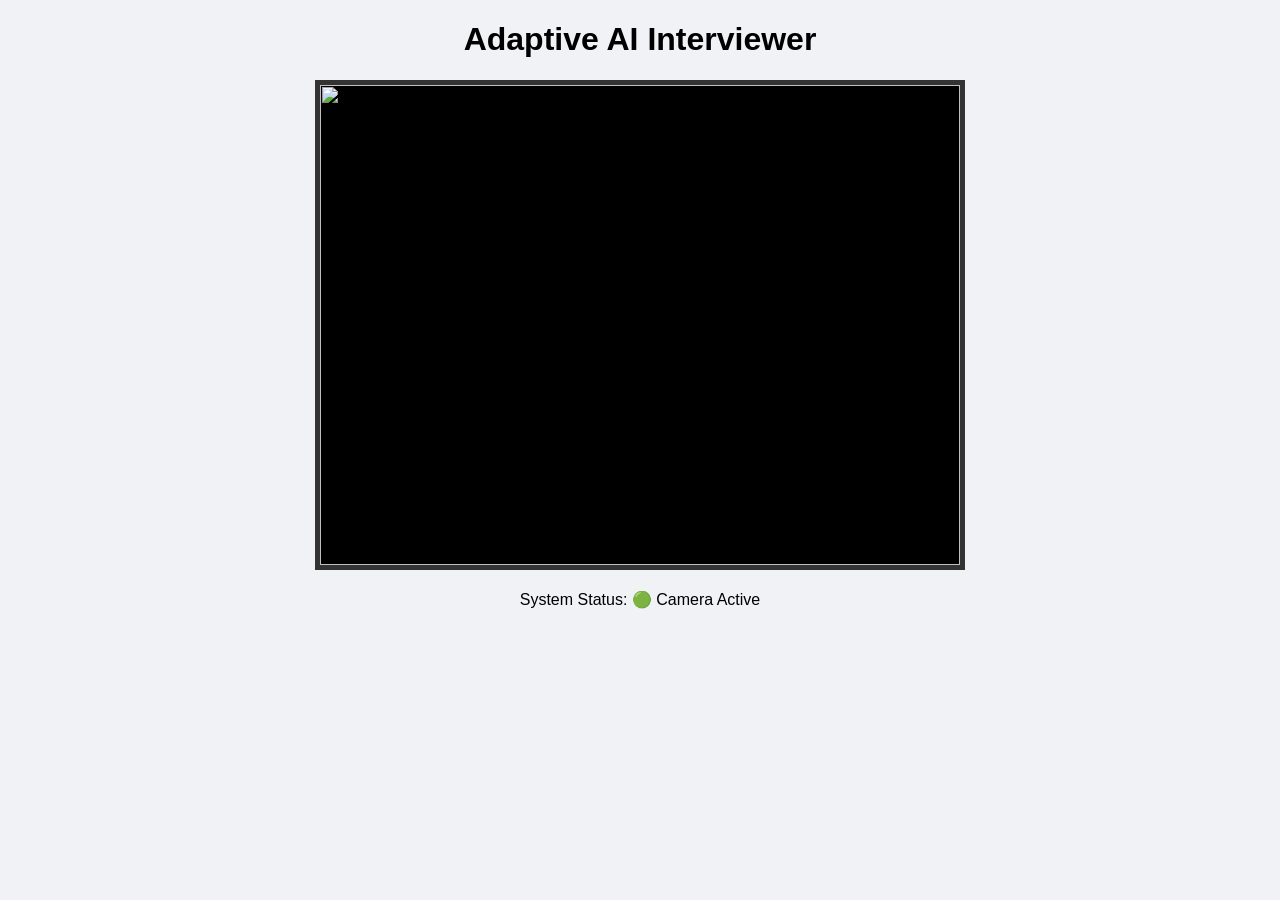
==== templates/index.html @ 81013930 "initial commit" ====
<!DOCTYPE html>
<html>
<head>
    <title>AI Virtual Interviewer</title>
    <style>
        body { font-family: sans-serif; text-align: center; background-color: #f0f2f5; }
        .video-container {
            margin: 20px auto;
            border: 5px solid #333;
            width: 640px;
            height: 480px;
            background: #000;
        }
        img { width: 100%; height: 100%; }
    </style>
</head>
<body>
    <h1>Adaptive AI Interviewer</h1>
    <div class="video-container">
        <img src="{{ url_for('video_feed') }}">
    </div>
    <p>System Status: 🟢 Camera Active</p>
</body>
</html>
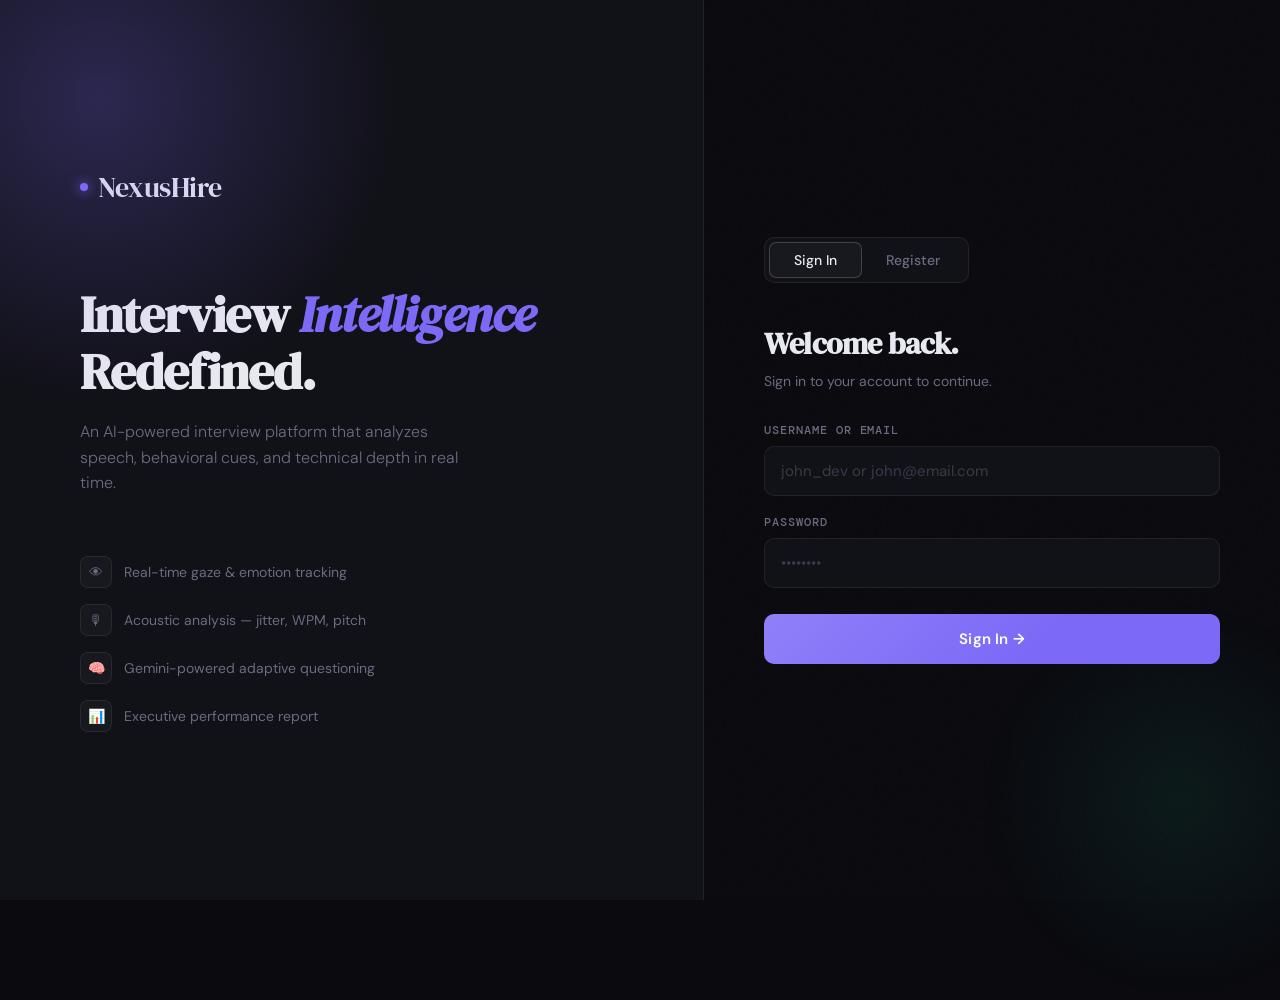
==== commit b9bb7fc5: "fix: make ffmpeg configured to webcam recordings" ====
--- a/templates/index.html
+++ b/templates/index.html
@@ -1,24 +1,2260 @@
 <!DOCTYPE html>
-<html>
+<html lang="en">
 <head>
-    <title>AI Virtual Interviewer</title>
-    <style>
-        body { font-family: sans-serif; text-align: center; background-color: #f0f2f5; }
-        .video-container {
-            margin: 20px auto;
-            border: 5px solid #333;
-            width: 640px;
-            height: 480px;
-            background: #000;
-        }
-        img { width: 100%; height: 100%; }
-    </style>
+<meta charset="UTF-8">
+<meta name="viewport" content="width=device-width, initial-scale=1.0">
+<title>NexusHire — AI Interview Platform</title>
+<link href="https://fonts.googleapis.com/css2?family=DM+Serif+Display:ital@0;1&family=DM+Mono:wght@300;400;500&family=DM+Sans:wght@300;400;500;600&display=swap" rel="stylesheet">
+<style>
+  :root {
+    --bg: #0a0a0f;
+    --surface: #111118;
+    --surface-2: #18181f;
+    --border: rgba(255,255,255,0.07);
+    --border-active: rgba(255,255,255,0.18);
+    --text: #e8e8f0;
+    --text-muted: #6b6b80;
+    --text-dim: #3a3a4a;
+    --accent: #7c6af7;
+    --accent-glow: rgba(124,106,247,0.25);
+    --accent-2: #22d4a3;
+    --accent-2-glow: rgba(34,212,163,0.2);
+    --danger: #f26060;
+    --warn: #f5a623;
+    --score-high: #22d4a3;
+    --score-mid: #f5a623;
+    --score-low: #f26060;
+  }
+
+  * { margin: 0; padding: 0; box-sizing: border-box; }
+
+  html { scroll-behavior: smooth; }
+
+  body {
+    font-family: 'DM Sans', sans-serif;
+    background: var(--bg);
+    color: var(--text);
+    min-height: 100vh;
+    overflow-x: hidden;
+  }
+
+  /* ─── NOISE TEXTURE OVERLAY ─── */
+  body::before {
+    content: '';
+    position: fixed;
+    inset: 0;
+    background-image: url("data:image/svg+xml,%3Csvg viewBox='0 0 256 256' xmlns='http://www.w3.org/2000/svg'%3E%3Cfilter id='n'%3E%3CfeTurbulence type='fractalNoise' baseFrequency='0.9' numOctaves='4' stitchTiles='stitch'/%3E%3C/filter%3E%3Crect width='100%25' height='100%25' filter='url(%23n)' opacity='0.04'/%3E%3C/svg%3E");
+    pointer-events: none;
+    z-index: 0;
+    opacity: 0.4;
+  }
+
+  /* ─── PAGES ─── */
+  .page { display: none; min-height: 100vh; position: relative; z-index: 1; }
+  .page.active { display: flex; }
+
+  /* ─── AUTH PAGE ─── */
+  #auth-page {
+    align-items: stretch;
+  }
+
+  .auth-left {
+    width: 55%;
+    background: var(--surface);
+    border-right: 1px solid var(--border);
+    display: flex;
+    flex-direction: column;
+    justify-content: center;
+    padding: 80px;
+    position: relative;
+    overflow: hidden;
+  }
+
+  .auth-left::before {
+    content: '';
+    position: absolute;
+    width: 600px;
+    height: 600px;
+    background: radial-gradient(circle, var(--accent-glow) 0%, transparent 70%);
+    top: -200px;
+    left: -200px;
+    pointer-events: none;
+  }
+
+  .auth-logo {
+    font-family: 'DM Serif Display', serif;
+    font-size: 28px;
+    letter-spacing: -0.5px;
+    margin-bottom: 80px;
+    display: flex;
+    align-items: center;
+    gap: 10px;
+  }
+
+  .auth-logo .dot {
+    width: 8px; height: 8px;
+    background: var(--accent);
+    border-radius: 50%;
+    box-shadow: 0 0 12px var(--accent);
+    animation: pulse 2s ease-in-out infinite;
+  }
+
+  @keyframes pulse {
+    0%, 100% { transform: scale(1); opacity: 1; }
+    50% { transform: scale(1.4); opacity: 0.7; }
+  }
+
+  .auth-heading {
+    font-family: 'DM Serif Display', serif;
+    font-size: clamp(36px, 4vw, 54px);
+    line-height: 1.1;
+    margin-bottom: 20px;
+    letter-spacing: -1px;
+  }
+
+  .auth-heading em { font-style: italic; color: var(--accent); }
+
+  .auth-sub {
+    font-size: 16px;
+    color: var(--text-muted);
+    line-height: 1.6;
+    max-width: 380px;
+    margin-bottom: 60px;
+    font-weight: 300;
+  }
+
+  .feature-list { list-style: none; display: flex; flex-direction: column; gap: 16px; }
+
+  .feature-list li {
+    display: flex;
+    align-items: center;
+    gap: 12px;
+    font-size: 14px;
+    color: var(--text-muted);
+  }
+
+  .feature-list li .icon {
+    width: 32px; height: 32px;
+    background: var(--surface-2);
+    border: 1px solid var(--border);
+    border-radius: 8px;
+    display: flex;
+    align-items: center;
+    justify-content: center;
+    font-size: 14px;
+    flex-shrink: 0;
+  }
+
+  .auth-right {
+    width: 45%;
+    display: flex;
+    flex-direction: column;
+    justify-content: center;
+    padding: 80px 60px;
+    position: relative;
+  }
+
+  .auth-right::before {
+    content: '';
+    position: absolute;
+    width: 400px; height: 400px;
+    background: radial-gradient(circle, rgba(34,212,163,0.08) 0%, transparent 70%);
+    bottom: -100px; right: -100px;
+    pointer-events: none;
+  }
+
+  .tab-switcher {
+    display: flex;
+    gap: 0;
+    background: var(--surface);
+    border: 1px solid var(--border);
+    border-radius: 10px;
+    padding: 4px;
+    margin-bottom: 40px;
+    width: fit-content;
+  }
+
+  .tab-btn {
+    padding: 8px 24px;
+    border: none;
+    background: none;
+    color: var(--text-muted);
+    cursor: pointer;
+    border-radius: 7px;
+    font-family: 'DM Sans', sans-serif;
+    font-size: 14px;
+    font-weight: 500;
+    transition: all 0.2s;
+  }
+
+  .tab-btn.active {
+    background: var(--surface-2);
+    color: var(--text);
+    border: 1px solid var(--border-active);
+  }
+
+  .auth-form-title {
+    font-family: 'DM Serif Display', serif;
+    font-size: 30px;
+    margin-bottom: 8px;
+    letter-spacing: -0.5px;
+  }
+
+  .auth-form-sub {
+    font-size: 14px;
+    color: var(--text-muted);
+    margin-bottom: 32px;
+  }
+
+  .form-group { margin-bottom: 18px; }
+
+  .form-label {
+    display: block;
+    font-size: 12px;
+    font-weight: 500;
+    color: var(--text-muted);
+    text-transform: uppercase;
+    letter-spacing: 0.08em;
+    margin-bottom: 8px;
+    font-family: 'DM Mono', monospace;
+  }
+
+  .form-input {
+    width: 100%;
+    background: var(--surface);
+    border: 1px solid var(--border);
+    border-radius: 10px;
+    padding: 14px 16px;
+    color: var(--text);
+    font-family: 'DM Sans', sans-serif;
+    font-size: 15px;
+    outline: none;
+    transition: border-color 0.2s, box-shadow 0.2s;
+  }
+
+  .form-input:focus {
+    border-color: var(--accent);
+    box-shadow: 0 0 0 3px var(--accent-glow);
+  }
+
+  .form-input::placeholder { color: var(--text-dim); }
+
+  .form-row { display: grid; grid-template-columns: 1fr 1fr; gap: 12px; }
+
+  .btn-primary {
+    width: 100%;
+    padding: 15px;
+    background: var(--accent);
+    border: none;
+    border-radius: 10px;
+    color: #fff;
+    font-family: 'DM Sans', sans-serif;
+    font-size: 15px;
+    font-weight: 600;
+    cursor: pointer;
+    letter-spacing: 0.01em;
+    transition: all 0.2s;
+    position: relative;
+    overflow: hidden;
+    margin-top: 8px;
+  }
+
+  .btn-primary::after {
+    content: '';
+    position: absolute;
+    inset: 0;
+    background: linear-gradient(135deg, rgba(255,255,255,0.15) 0%, transparent 60%);
+  }
+
+  .btn-primary:hover {
+    transform: translateY(-1px);
+    box-shadow: 0 8px 24px var(--accent-glow);
+  }
+
+  .btn-primary:active { transform: translateY(0); }
+  .btn-primary:disabled { opacity: 0.5; cursor: not-allowed; transform: none; }
+
+  .error-msg {
+    background: rgba(242,96,96,0.1);
+    border: 1px solid rgba(242,96,96,0.3);
+    border-radius: 8px;
+    padding: 12px 14px;
+    font-size: 14px;
+    color: var(--danger);
+    margin-bottom: 16px;
+    display: none;
+  }
+
+  /* ─── SETUP PAGE ─── */
+  #setup-page {
+    flex-direction: column;
+    align-items: center;
+    justify-content: center;
+    padding: 40px 20px;
+  }
+
+  .setup-card {
+    background: var(--surface);
+    border: 1px solid var(--border);
+    border-radius: 20px;
+    padding: 60px;
+    width: 100%;
+    max-width: 560px;
+    position: relative;
+    overflow: hidden;
+  }
+
+  .setup-card::before {
+    content: '';
+    position: absolute;
+    top: 0; left: 0; right: 0;
+    height: 2px;
+    background: linear-gradient(90deg, var(--accent), var(--accent-2));
+  }
+
+  .setup-logo {
+    font-family: 'DM Serif Display', serif;
+    font-size: 22px;
+    display: flex;
+    align-items: center;
+    gap: 8px;
+    margin-bottom: 48px;
+    color: var(--text-muted);
+  }
+
+  .setup-logo .dot { width: 7px; height: 7px; background: var(--accent); border-radius: 50%; box-shadow: 0 0 10px var(--accent); animation: pulse 2s ease-in-out infinite; }
+
+  .setup-title {
+    font-family: 'DM Serif Display', serif;
+    font-size: 34px;
+    letter-spacing: -0.5px;
+    margin-bottom: 8px;
+  }
+
+  .setup-sub {
+    color: var(--text-muted);
+    font-size: 15px;
+    margin-bottom: 40px;
+    font-weight: 300;
+  }
+
+  .setup-actions {
+    display: flex;
+    gap: 12px;
+    margin-top: 32px;
+  }
+
+  .btn-secondary {
+    flex: 1;
+    padding: 14px;
+    background: var(--surface-2);
+    border: 1px solid var(--border);
+    border-radius: 10px;
+    color: var(--text-muted);
+    font-family: 'DM Sans', sans-serif;
+    font-size: 15px;
+    cursor: pointer;
+    transition: all 0.2s;
+  }
+
+  .btn-secondary:hover { border-color: var(--border-active); color: var(--text); }
+
+  /* ─── INTERVIEW PAGE ─── */
+  #interview-page {
+    flex-direction: column;
+    height: 100vh;
+    overflow: hidden;
+  }
+
+  .interview-nav {
+    display: flex;
+    align-items: center;
+    justify-content: space-between;
+    padding: 16px 32px;
+    border-bottom: 1px solid var(--border);
+    background: var(--surface);
+    flex-shrink: 0;
+  }
+
+  .nav-logo {
+    font-family: 'DM Serif Display', serif;
+    font-size: 20px;
+    display: flex;
+    align-items: center;
+    gap: 8px;
+  }
+
+  .nav-logo .dot { width: 6px; height: 6px; background: var(--accent); border-radius: 50%; box-shadow: 0 0 8px var(--accent); animation: pulse 2s ease-in-out infinite; }
+
+  .nav-meta {
+    display: flex;
+    align-items: center;
+    gap: 24px;
+    font-size: 13px;
+    color: var(--text-muted);
+    font-family: 'DM Mono', monospace;
+  }
+
+  .question-counter {
+    display: flex;
+    gap: 6px;
+    align-items: center;
+  }
+
+  .q-pip {
+    width: 28px; height: 4px;
+    background: var(--border);
+    border-radius: 2px;
+    transition: all 0.4s;
+  }
+
+  .q-pip.done { background: var(--accent-2); }
+  .q-pip.active { background: var(--accent); box-shadow: 0 0 8px var(--accent-glow); }
+
+  .session-badge {
+    font-family: 'DM Mono', monospace;
+    font-size: 11px;
+    color: var(--text-dim);
+  }
+
+  .interview-body {
+    flex: 1;
+    display: grid;
+    grid-template-columns: 1fr 400px;
+    overflow: hidden;
+  }
+
+  /* LEFT PANEL — Video + Question */
+  .interview-main {
+    display: flex;
+    flex-direction: column;
+    padding: 20px 28px;
+    gap: 16px;
+    overflow-y: auto;
+    min-height: 0;
+  }
+
+  .video-container {
+    position: relative;
+    background: #000;
+    border-radius: 16px;
+    overflow: hidden;
+    border: 1px solid var(--border);
+    flex: 0 0 auto;
+    /* Limit video height so question card always shows below it */
+    max-height: 42vh;
+    aspect-ratio: 16/9;
+    width: 100%;
+  }
+
+  #candidate-video {
+    width: 100%;
+    height: 100%;
+    object-fit: cover;
+    transform: scaleX(-1);
+  }
+
+  .video-overlay {
+    position: absolute;
+    inset: 0;
+    pointer-events: none;
+  }
+
+  .rec-indicator {
+    position: absolute;
+    top: 16px; left: 16px;
+    display: flex;
+    align-items: center;
+    gap: 8px;
+    background: rgba(0,0,0,0.6);
+    backdrop-filter: blur(8px);
+    padding: 6px 12px;
+    border-radius: 100px;
+    font-size: 12px;
+    font-family: 'DM Mono', monospace;
+    color: #fff;
+    opacity: 0;
+    transition: opacity 0.3s;
+  }
+
+  .rec-indicator.active { opacity: 1; }
+
+  .rec-dot {
+    width: 8px; height: 8px;
+    background: var(--danger);
+    border-radius: 50%;
+    animation: blink 1s ease-in-out infinite;
+  }
+
+  @keyframes blink { 0%, 100% { opacity: 1; } 50% { opacity: 0.2; } }
+
+  .timer-badge {
+    position: absolute;
+    top: 16px; right: 16px;
+    background: rgba(0,0,0,0.6);
+    backdrop-filter: blur(8px);
+    padding: 6px 14px;
+    border-radius: 100px;
+    font-family: 'DM Mono', monospace;
+    font-size: 14px;
+    color: #fff;
+    display: none;
+  }
+
+  .timer-badge.active { display: block; }
+
+  /* Interviewer speaking animation */
+  .speaking-anim {
+    position: absolute;
+    bottom: 16px;
+    left: 50%;
+    transform: translateX(-50%);
+    display: flex;
+    align-items: flex-end;
+    gap: 4px;
+    height: 36px;
+    opacity: 0;
+    transition: opacity 0.3s;
+  }
+
+  .speaking-anim.active { opacity: 1; }
+
+  .wave-bar {
+    width: 4px;
+    background: var(--accent);
+    border-radius: 2px;
+    animation: wave 0.8s ease-in-out infinite;
+  }
+
+  .wave-bar:nth-child(1) { animation-delay: 0s; height: 12px; }
+  .wave-bar:nth-child(2) { animation-delay: 0.1s; height: 20px; }
+  .wave-bar:nth-child(3) { animation-delay: 0.2s; height: 28px; }
+  .wave-bar:nth-child(4) { animation-delay: 0.3s; height: 20px; }
+  .wave-bar:nth-child(5) { animation-delay: 0.4s; height: 14px; }
+  .wave-bar:nth-child(6) { animation-delay: 0.3s; height: 24px; }
+  .wave-bar:nth-child(7) { animation-delay: 0.2s; height: 16px; }
+
+  @keyframes wave {
+    0%, 100% { transform: scaleY(0.5); opacity: 0.6; }
+    50% { transform: scaleY(1); opacity: 1; }
+  }
+
+  /* Question Card */
+  .question-card {
+    background: var(--surface);
+    border: 1px solid var(--border);
+    border-radius: 16px;
+    padding: 22px 28px;
+    position: relative;
+    overflow: hidden;
+    flex-shrink: 0;   /* Never let this be squished away */
+  }
+
+  .question-card::before {
+    content: '';
+    position: absolute;
+    top: 0; left: 0; right: 0;
+    height: 2px;
+    background: linear-gradient(90deg, var(--accent), transparent);
+    opacity: 0;
+    transition: opacity 0.4s;
+  }
+
+  .question-card.speaking::before { opacity: 1; }
+
+  .q-label {
+    font-family: 'DM Mono', monospace;
+    font-size: 11px;
+    color: var(--accent);
+    text-transform: uppercase;
+    letter-spacing: 0.12em;
+    margin-bottom: 12px;
+    display: flex;
+    align-items: center;
+    gap: 8px;
+  }
+
+  .q-label::after {
+    content: '';
+    height: 1px;
+    flex: 1;
+    background: var(--border);
+  }
+
+  .q-text {
+    font-size: 17px;
+    line-height: 1.6;
+    color: var(--text);
+    font-weight: 300;
+  }
+
+  /* Controls */
+  .controls {
+    display: flex;
+    gap: 12px;
+    align-items: center;
+  }
+
+  .btn-record {
+    display: flex;
+    align-items: center;
+    gap: 10px;
+    padding: 14px 28px;
+    background: var(--surface-2);
+    border: 1px solid var(--border);
+    border-radius: 100px;
+    color: var(--text);
+    font-family: 'DM Sans', sans-serif;
+    font-size: 15px;
+    font-weight: 500;
+    cursor: pointer;
+    transition: all 0.25s;
+    flex: 1;
+    justify-content: center;
+  }
+
+  .btn-record:hover:not(:disabled) {
+    border-color: var(--accent);
+    color: var(--accent);
+    background: var(--accent-glow);
+  }
+
+  .btn-record.recording {
+    background: rgba(242,96,96,0.12);
+    border-color: var(--danger);
+    color: var(--danger);
+  }
+
+  .btn-record:disabled { opacity: 0.4; cursor: not-allowed; }
+
+  .record-icon {
+    width: 10px; height: 10px;
+    background: currentColor;
+    border-radius: 50%;
+    transition: border-radius 0.2s;
+  }
+
+  .btn-record.recording .record-icon { border-radius: 2px; }
+
+  .btn-submit {
+    display: flex;
+    align-items: center;
+    gap: 8px;
+    padding: 14px 28px;
+    background: var(--accent-2);
+    border: none;
+    border-radius: 100px;
+    color: #000;
+    font-family: 'DM Sans', sans-serif;
+    font-size: 15px;
+    font-weight: 600;
+    cursor: pointer;
+    transition: all 0.25s;
+    opacity: 0;
+    pointer-events: none;
+  }
+
+  .btn-submit.visible {
+    opacity: 1;
+    pointer-events: all;
+  }
+
+  .btn-submit:hover { transform: translateY(-1px); box-shadow: 0 6px 20px var(--accent-2-glow); }
+
+  /* RIGHT PANEL — Sidebar */
+  .interview-sidebar {
+    border-left: 1px solid var(--border);
+    background: var(--surface);
+    display: flex;
+    flex-direction: column;
+    overflow: hidden;
+  }
+
+  .sidebar-tabs {
+    display: flex;
+    border-bottom: 1px solid var(--border);
+    flex-shrink: 0;
+  }
+
+  .sidebar-tab {
+    flex: 1;
+    padding: 16px;
+    background: none;
+    border: none;
+    color: var(--text-muted);
+    font-family: 'DM Sans', sans-serif;
+    font-size: 13px;
+    font-weight: 500;
+    cursor: pointer;
+    transition: all 0.2s;
+    border-bottom: 2px solid transparent;
+  }
+
+  .sidebar-tab.active {
+    color: var(--accent);
+    border-bottom-color: var(--accent);
+  }
+
+  .sidebar-content { flex: 1; overflow-y: auto; }
+
+  .tab-panel { display: none; padding: 24px; }
+  .tab-panel.active { display: block; }
+
+  /* Status Panel */
+  .status-grid {
+    display: grid;
+    grid-template-columns: 1fr 1fr;
+    gap: 12px;
+    margin-bottom: 24px;
+  }
+
+  .status-card {
+    background: var(--surface-2);
+    border: 1px solid var(--border);
+    border-radius: 12px;
+    padding: 16px;
+  }
+
+  .status-card-label {
+    font-size: 11px;
+    font-family: 'DM Mono', monospace;
+    color: var(--text-muted);
+    text-transform: uppercase;
+    letter-spacing: 0.08em;
+    margin-bottom: 8px;
+  }
+
+  .status-card-val {
+    font-size: 22px;
+    font-family: 'DM Serif Display', serif;
+    color: var(--text);
+  }
+
+  .status-card-val.accent { color: var(--accent); }
+  .status-card-val.green { color: var(--accent-2); }
+
+  .sensor-row {
+    display: flex;
+    align-items: center;
+    justify-content: space-between;
+    padding: 10px 0;
+    border-bottom: 1px solid var(--border);
+    font-size: 13px;
+  }
+
+  .sensor-row:last-child { border-bottom: none; }
+
+  .sensor-name { color: var(--text-muted); font-family: 'DM Mono', monospace; font-size: 12px; }
+
+  .sensor-val { color: var(--text); font-weight: 500; }
+
+  .sensor-badge {
+    font-size: 11px;
+    padding: 3px 9px;
+    border-radius: 100px;
+    font-family: 'DM Mono', monospace;
+  }
+
+  .badge-ok { background: rgba(34,212,163,0.1); color: var(--accent-2); }
+  .badge-warn { background: rgba(245,166,35,0.1); color: var(--warn); }
+  .badge-live { background: rgba(124,106,247,0.15); color: var(--accent); border: 1px solid rgba(124,106,247,0.3); }
+
+  /* Processing overlay */
+  .processing-overlay {
+    display: none;
+    position: fixed;
+    inset: 0;
+    background: rgba(10,10,15,0.85);
+    backdrop-filter: blur(8px);
+    z-index: 100;
+    flex-direction: column;
+    align-items: center;
+    justify-content: center;
+    gap: 24px;
+  }
+
+  .processing-overlay.active { display: flex; }
+
+  .processing-spinner {
+    width: 60px; height: 60px;
+    border: 2px solid var(--border);
+    border-top-color: var(--accent);
+    border-radius: 50%;
+    animation: spin 0.8s linear infinite;
+  }
+
+  @keyframes spin { to { transform: rotate(360deg); } }
+
+  .processing-title {
+    font-family: 'DM Serif Display', serif;
+    font-size: 24px;
+    letter-spacing: -0.3px;
+  }
+
+  .processing-steps {
+    display: flex;
+    flex-direction: column;
+    gap: 8px;
+    font-size: 13px;
+    color: var(--text-muted);
+    font-family: 'DM Mono', monospace;
+    min-width: 280px;
+  }
+
+  .proc-step { display: flex; align-items: center; gap: 10px; }
+  .proc-step.done { color: var(--accent-2); }
+  .proc-step .step-dot { width: 6px; height: 6px; border-radius: 50%; background: var(--text-dim); flex-shrink: 0; }
+  .proc-step.done .step-dot { background: var(--accent-2); }
+  .proc-step.active .step-dot { background: var(--accent); animation: pulse 1s infinite; }
+
+  /* ─── REPORT PAGE ─── */
+  #report-page {
+    flex-direction: column;
+    min-height: 100vh;
+  }
+
+  .report-nav {
+    display: flex;
+    align-items: center;
+    justify-content: space-between;
+    padding: 20px 48px;
+    border-bottom: 1px solid var(--border);
+    background: var(--surface);
+    position: sticky;
+    top: 0;
+    z-index: 10;
+    flex-shrink: 0;
+  }
+
+  .report-body {
+    flex: 1;
+    padding: 48px;
+    max-width: 1100px;
+    margin: 0 auto;
+    width: 100%;
+  }
+
+  .report-header {
+    margin-bottom: 48px;
+    padding-bottom: 48px;
+    border-bottom: 1px solid var(--border);
+  }
+
+  .report-eyebrow {
+    font-family: 'DM Mono', monospace;
+    font-size: 12px;
+    color: var(--accent);
+    text-transform: uppercase;
+    letter-spacing: 0.12em;
+    margin-bottom: 16px;
+  }
+
+  .report-title {
+    font-family: 'DM Serif Display', serif;
+    font-size: clamp(32px, 4vw, 52px);
+    letter-spacing: -1px;
+    line-height: 1.1;
+    margin-bottom: 20px;
+  }
+
+  .report-meta {
+    display: flex;
+    gap: 24px;
+    flex-wrap: wrap;
+  }
+
+  .meta-chip {
+    display: flex;
+    align-items: center;
+    gap: 8px;
+    font-size: 13px;
+    color: var(--text-muted);
+    font-family: 'DM Mono', monospace;
+  }
+
+  .meta-chip .chip-dot { width: 6px; height: 6px; border-radius: 50%; background: var(--accent-2); }
+
+  /* Score Grid */
+  .score-grid {
+    display: grid;
+    grid-template-columns: repeat(auto-fit, minmax(180px, 1fr));
+    gap: 16px;
+    margin-bottom: 40px;
+  }
+
+  .score-card {
+    background: var(--surface);
+    border: 1px solid var(--border);
+    border-radius: 16px;
+    padding: 24px;
+    position: relative;
+    overflow: hidden;
+    transition: border-color 0.2s;
+  }
+
+  .score-card:hover { border-color: var(--border-active); }
+
+  .score-q-label {
+    font-family: 'DM Mono', monospace;
+    font-size: 11px;
+    color: var(--text-muted);
+    text-transform: uppercase;
+    letter-spacing: 0.1em;
+    margin-bottom: 12px;
+  }
+
+  .score-number {
+    font-family: 'DM Serif Display', serif;
+    font-size: 42px;
+    letter-spacing: -2px;
+    line-height: 1;
+    margin-bottom: 4px;
+  }
+
+  .score-number.high { color: var(--score-high); }
+  .score-number.mid { color: var(--score-mid); }
+  .score-number.low { color: var(--score-low); }
+
+  .score-bar {
+    position: absolute;
+    bottom: 0; left: 0;
+    height: 3px;
+    border-radius: 0 2px 0 0;
+    transition: width 1s ease;
+  }
+
+  .score-bar.high { background: var(--score-high); }
+  .score-bar.mid { background: var(--score-mid); }
+  .score-bar.low { background: var(--score-low); }
+
+  /* Report Sections */
+  .report-section {
+    margin-bottom: 48px;
+  }
+
+  .section-label {
+    font-family: 'DM Mono', monospace;
+    font-size: 11px;
+    color: var(--accent);
+    text-transform: uppercase;
+    letter-spacing: 0.12em;
+    margin-bottom: 20px;
+    display: flex;
+    align-items: center;
+    gap: 12px;
+  }
+
+  .section-label::after {
+    content: '';
+    flex: 1;
+    height: 1px;
+    background: var(--border);
+  }
+
+  .verdict-banner {
+    padding: 32px 36px;
+    border-radius: 16px;
+    border: 1px solid;
+    margin-bottom: 20px;
+    display: flex;
+    align-items: center;
+    gap: 24px;
+  }
+
+  .verdict-hire {
+    background: rgba(34,212,163,0.06);
+    border-color: rgba(34,212,163,0.3);
+  }
+
+  .verdict-no-hire {
+    background: rgba(242,96,96,0.06);
+    border-color: rgba(242,96,96,0.3);
+  }
+
+  .verdict-training {
+    background: rgba(245,166,35,0.06);
+    border-color: rgba(245,166,35,0.3);
+  }
+
+  .verdict-icon {
+    font-size: 36px;
+    flex-shrink: 0;
+  }
+
+  .verdict-title {
+    font-family: 'DM Serif Display', serif;
+    font-size: 26px;
+    letter-spacing: -0.5px;
+    margin-bottom: 4px;
+  }
+
+  .verdict-sub { font-size: 14px; color: var(--text-muted); line-height: 1.5; }
+
+  .analysis-grid {
+    display: grid;
+    grid-template-columns: 1fr 1fr;
+    gap: 20px;
+    margin-bottom: 20px;
+  }
+
+  .analysis-card {
+    background: var(--surface);
+    border: 1px solid var(--border);
+    border-radius: 16px;
+    padding: 28px;
+  }
+
+  .analysis-card-title {
+    font-weight: 600;
+    font-size: 15px;
+    margin-bottom: 12px;
+    display: flex;
+    align-items: center;
+    gap: 8px;
+  }
+
+  .analysis-card-body {
+    font-size: 14px;
+    color: var(--text-muted);
+    line-height: 1.7;
+  }
+
+  /* Q&A History */
+  .qa-item {
+    background: var(--surface);
+    border: 1px solid var(--border);
+    border-radius: 16px;
+    margin-bottom: 16px;
+    overflow: hidden;
+    transition: border-color 0.2s;
+  }
+
+  .qa-item:hover { border-color: var(--border-active); }
+
+  .qa-header {
+    display: flex;
+    align-items: center;
+    justify-content: space-between;
+    padding: 20px 24px;
+    cursor: pointer;
+  }
+
+  .qa-q-num {
+    font-family: 'DM Mono', monospace;
+    font-size: 12px;
+    color: var(--accent);
+    text-transform: uppercase;
+    letter-spacing: 0.1em;
+    margin-bottom: 4px;
+  }
+
+  .qa-q-text {
+    font-weight: 500;
+    font-size: 15px;
+    line-height: 1.4;
+  }
+
+  .qa-score-pill {
+    font-family: 'DM Serif Display', serif;
+    font-size: 18px;
+    min-width: 50px;
+    text-align: center;
+    flex-shrink: 0;
+  }
+
+  .qa-body {
+    padding: 0 24px 24px;
+    border-top: 1px solid var(--border);
+    display: none;
+  }
+
+  .qa-body.open { display: block; }
+
+  .qa-transcript-label {
+    font-size: 11px;
+    font-family: 'DM Mono', monospace;
+    color: var(--text-muted);
+    text-transform: uppercase;
+    letter-spacing: 0.1em;
+    margin-top: 20px;
+    margin-bottom: 8px;
+  }
+
+  .qa-transcript {
+    font-size: 14px;
+    color: var(--text-muted);
+    line-height: 1.7;
+    padding: 16px;
+    background: var(--surface-2);
+    border-radius: 10px;
+    font-style: italic;
+  }
+
+  .qa-feedback {
+    font-size: 14px;
+    color: var(--text);
+    line-height: 1.7;
+    margin-top: 12px;
+  }
+
+  .behavioral-chips {
+    display: flex;
+    flex-wrap: wrap;
+    gap: 8px;
+    margin-top: 16px;
+  }
+
+  .beh-chip {
+    font-size: 12px;
+    padding: 5px 12px;
+    border-radius: 100px;
+    border: 1px solid var(--border);
+    color: var(--text-muted);
+    font-family: 'DM Mono', monospace;
+  }
+
+  /* Overall score ring */
+  .overall-score-wrap {
+    display: flex;
+    flex-direction: column;
+    align-items: center;
+    gap: 8px;
+    padding: 32px;
+    background: var(--surface);
+    border: 1px solid var(--border);
+    border-radius: 20px;
+  }
+
+  .overall-score-num {
+    font-family: 'DM Serif Display', serif;
+    font-size: 72px;
+    letter-spacing: -4px;
+    line-height: 1;
+  }
+
+  .overall-score-label {
+    font-size: 12px;
+    font-family: 'DM Mono', monospace;
+    color: var(--text-muted);
+    text-transform: uppercase;
+    letter-spacing: 0.1em;
+  }
+
+  /* Dashboard */
+  #dashboard-page {
+    flex-direction: column;
+    min-height: 100vh;
+  }
+
+  .dashboard-body { padding: 48px; flex: 1; }
+
+  .dash-header {
+    margin-bottom: 48px;
+  }
+
+  .dash-greeting {
+    font-family: 'DM Serif Display', serif;
+    font-size: 40px;
+    letter-spacing: -1px;
+    margin-bottom: 8px;
+  }
+
+  .dash-sub { color: var(--text-muted); font-size: 15px; font-weight: 300; }
+
+  .dash-grid {
+    display: grid;
+    grid-template-columns: repeat(auto-fill, minmax(320px, 1fr));
+    gap: 20px;
+  }
+
+  .dash-card {
+    background: var(--surface);
+    border: 1px solid var(--border);
+    border-radius: 16px;
+    padding: 28px;
+    cursor: pointer;
+    transition: all 0.25s;
+    position: relative;
+    overflow: hidden;
+  }
+
+  .dash-card:hover {
+    border-color: var(--border-active);
+    transform: translateY(-2px);
+    box-shadow: 0 8px 32px rgba(0,0,0,0.3);
+  }
+
+  .dash-card-role {
+    font-size: 11px;
+    font-family: 'DM Mono', monospace;
+    color: var(--accent);
+    text-transform: uppercase;
+    letter-spacing: 0.1em;
+    margin-bottom: 8px;
+  }
+
+  .dash-card-name {
+    font-family: 'DM Serif Display', serif;
+    font-size: 22px;
+    margin-bottom: 16px;
+    letter-spacing: -0.3px;
+  }
+
+  .dash-card-date {
+    font-size: 12px;
+    color: var(--text-muted);
+    font-family: 'DM Mono', monospace;
+  }
+
+  .new-interview-card {
+    background: none;
+    border: 1px dashed var(--border);
+    display: flex;
+    flex-direction: column;
+    align-items: center;
+    justify-content: center;
+    gap: 12px;
+    min-height: 160px;
+  }
+
+  .new-interview-card:hover {
+    border-color: var(--accent);
+    background: var(--accent-glow);
+  }
+
+  .new-interview-icon {
+    font-size: 28px;
+    color: var(--accent);
+  }
+
+  .new-interview-label {
+    font-size: 14px;
+    color: var(--text-muted);
+  }
+
+  /* Toasts */
+  .toast-container {
+    position: fixed;
+    bottom: 24px;
+    right: 24px;
+    display: flex;
+    flex-direction: column;
+    gap: 10px;
+    z-index: 999;
+  }
+
+  .toast {
+    background: var(--surface-2);
+    border: 1px solid var(--border);
+    border-radius: 12px;
+    padding: 14px 18px;
+    font-size: 14px;
+    max-width: 320px;
+    animation: toastIn 0.3s ease;
+    display: flex;
+    align-items: center;
+    gap: 10px;
+  }
+
+  .toast.success { border-color: rgba(34,212,163,0.4); }
+  .toast.error { border-color: rgba(242,96,96,0.4); }
+
+  @keyframes toastIn { from { opacity: 0; transform: translateX(20px); } to { opacity: 1; transform: none; } }
+
+  /* Scrollbar */
+  ::-webkit-scrollbar { width: 6px; }
+  ::-webkit-scrollbar-track { background: transparent; }
+  ::-webkit-scrollbar-thumb { background: var(--border); border-radius: 3px; }
+  ::-webkit-scrollbar-thumb:hover { background: var(--border-active); }
+
+  /* Utility */
+  .hidden { display: none !important; }
+  .loading-dots::after { content: '...'; animation: dots 1.2s steps(3) infinite; }
+  @keyframes dots { 0% { content: '.'; } 33% { content: '..'; } 66% { content: '...'; } }
+
+  @media (max-width: 900px) {
+    .auth-left { display: none; }
+    .auth-right { width: 100%; padding: 40px 28px; }
+    .interview-body { grid-template-columns: 1fr; }
+    .interview-sidebar { display: none; }
+    .analysis-grid { grid-template-columns: 1fr; }
+    .report-body { padding: 24px; }
+  }
+</style>
 </head>
 <body>
-    <h1>Adaptive AI Interviewer</h1>
-    <div class="video-container">
-        <img src="{{ url_for('video_feed') }}">
+
+<!-- ═══════════════════════════════════════════ -->
+<!-- AUTH PAGE                                  -->
+<!-- ═══════════════════════════════════════════ -->
+<div id="auth-page" class="page active">
+  <div class="auth-left">
+    <div class="auth-logo">
+      <div class="dot"></div>
+      NexusHire
     </div>
-    <p>System Status: 🟢 Camera Active</p>
+    <h1 class="auth-heading">Interview <em>Intelligence</em><br>Redefined.</h1>
+    <p class="auth-sub">An AI-powered interview platform that analyzes speech, behavioral cues, and technical depth in real time.</p>
+    <ul class="feature-list">
+      <li><div class="icon">👁</div> Real-time gaze & emotion tracking</li>
+      <li><div class="icon">🎙</div> Acoustic analysis — jitter, WPM, pitch</li>
+      <li><div class="icon">🧠</div> Gemini-powered adaptive questioning</li>
+      <li><div class="icon">📊</div> Executive performance report</li>
+    </ul>
+  </div>
+
+  <div class="auth-right">
+    <div class="tab-switcher">
+      <button class="tab-btn active" onclick="switchAuthTab('login')">Sign In</button>
+      <button class="tab-btn" onclick="switchAuthTab('register')">Register</button>
+    </div>
+
+    <!-- LOGIN -->
+    <div id="login-form">
+      <h2 class="auth-form-title">Welcome back.</h2>
+      <p class="auth-form-sub">Sign in to your account to continue.</p>
+
+      <div id="login-error" class="error-msg"></div>
+
+      <div class="form-group">
+        <label class="form-label">Username or Email</label>
+        <input type="text" id="login-identifier" class="form-input" placeholder="john_dev or john@email.com">
+      </div>
+      <div class="form-group">
+        <label class="form-label">Password</label>
+        <input type="password" id="login-password" class="form-input" placeholder="••••••••">
+      </div>
+      <button class="btn-primary" onclick="handleLogin()">Sign In →</button>
+    </div>
+
+    <!-- REGISTER -->
+    <div id="register-form" class="hidden">
+      <h2 class="auth-form-title">Create account.</h2>
+      <p class="auth-form-sub">Start your first AI-powered interview.</p>
+
+      <div id="register-error" class="error-msg"></div>
+
+      <div class="form-row">
+        <div class="form-group">
+          <label class="form-label">Full Name</label>
+          <input type="text" id="reg-fullname" class="form-input" placeholder="John Doe">
+        </div>
+        <div class="form-group">
+          <label class="form-label">Username</label>
+          <input type="text" id="reg-username" class="form-input" placeholder="john_dev">
+        </div>
+      </div>
+      <div class="form-group">
+        <label class="form-label">Email</label>
+        <input type="email" id="reg-email" class="form-input" placeholder="john@example.com">
+      </div>
+      <div class="form-group">
+        <label class="form-label">Password</label>
+        <input type="password" id="reg-password" class="form-input" placeholder="Min. 8 characters">
+      </div>
+      <button class="btn-primary" onclick="handleRegister()">Create Account →</button>
+    </div>
+  </div>
+</div>
+
+<!-- ═══════════════════════════════════════════ -->
+<!-- DASHBOARD PAGE                             -->
+<!-- ═══════════════════════════════════════════ -->
+<div id="dashboard-page" class="page">
+  <div class="report-nav">
+    <div class="nav-logo"><div class="dot"></div> NexusHire</div>
+    <div style="display:flex;align-items:center;gap:16px">
+      <span id="dash-username" style="font-size:14px;color:var(--text-muted);font-family:'DM Mono',monospace;"></span>
+      <button class="btn-secondary" style="padding:8px 18px;font-size:13px;" onclick="handleLogout()">Log out</button>
+    </div>
+  </div>
+  <div class="dashboard-body">
+    <div class="dash-header">
+      <div class="dash-greeting">Good to see you, <span id="dash-name">Candidate</span>.</div>
+      <div class="dash-sub">Select a past session to review, or start a new interview.</div>
+    </div>
+    <div class="dash-grid" id="dash-grid">
+      <div class="dash-card new-interview-card" onclick="goToSetup()">
+        <div class="new-interview-icon">＋</div>
+        <div class="new-interview-label">Start New Interview</div>
+      </div>
+    </div>
+  </div>
+</div>
+
+<!-- ═══════════════════════════════════════════ -->
+<!-- SETUP PAGE                                 -->
+<!-- ═══════════════════════════════════════════ -->
+<div id="setup-page" class="page">
+  <div class="setup-card">
+    <div class="setup-logo"><div class="dot"></div> NexusHire</div>
+    <h2 class="setup-title">Before we start.</h2>
+    <p class="setup-sub">Tell us about the position you're interviewing for. The AI will tailor its questions accordingly.</p>
+
+    <div id="setup-error" class="error-msg"></div>
+
+    <div class="form-group">
+      <label class="form-label">Your Full Name</label>
+      <input type="text" id="setup-name" class="form-input" placeholder="John Doe">
+    </div>
+    <div class="form-group">
+      <label class="form-label">Target Role</label>
+      <input type="text" id="setup-role" class="form-input" placeholder="e.g. Junior Java Developer">
+    </div>
+
+    <div class="setup-actions">
+      <button class="btn-secondary" onclick="showPage('dashboard-page')">← Back</button>
+      <button class="btn-primary" style="flex:2" onclick="startInterview()">Begin Interview →</button>
+    </div>
+  </div>
+</div>
+
+<!-- ═══════════════════════════════════════════ -->
+<!-- INTERVIEW PAGE                             -->
+<!-- ═══════════════════════════════════════════ -->
+<div id="interview-page" class="page">
+
+  <!-- Nav -->
+  <div class="interview-nav">
+    <div class="nav-logo"><div class="dot"></div> NexusHire</div>
+    <div class="nav-meta">
+      <div class="question-counter" id="q-pips"></div>
+      <div class="session-badge" id="session-badge">—</div>
+    </div>
+    <div style="font-size:13px;color:var(--text-muted);font-family:'DM Mono',monospace;" id="nav-role"></div>
+  </div>
+
+  <!-- Body -->
+  <div class="interview-body">
+
+    <!-- Main -->
+    <div class="interview-main">
+      <!-- Video -->
+      <div class="video-container">
+        <video id="candidate-video" autoplay muted playsinline></video>
+        <div class="video-overlay">
+          <div class="rec-indicator" id="rec-indicator">
+            <div class="rec-dot"></div>
+            RECORDING
+          </div>
+          <div class="timer-badge" id="timer-badge">0:00</div>
+          <div class="speaking-anim" id="speaking-anim">
+            <div class="wave-bar"></div>
+            <div class="wave-bar"></div>
+            <div class="wave-bar"></div>
+            <div class="wave-bar"></div>
+            <div class="wave-bar"></div>
+            <div class="wave-bar"></div>
+            <div class="wave-bar"></div>
+          </div>
+        </div>
+      </div>
+
+      <!-- Question -->
+      <div class="question-card" id="question-card">
+        <div class="q-label" id="q-label">Question 1 of 5</div>
+        <div class="q-text" id="q-text">Initializing interview...</div>
+      </div>
+
+      <!-- Controls -->
+      <div class="controls">
+        <button class="btn-record" id="btn-record" onclick="toggleRecord()" disabled>
+          <div class="record-icon"></div>
+          <span id="btn-record-label">Start Recording</span>
+        </button>
+        <button class="btn-submit" id="btn-submit" onclick="submitResponse()">
+          Submit Answer ✓
+        </button>
+      </div>
+    </div>
+
+    <!-- Sidebar -->
+    <div class="interview-sidebar">
+      <div class="sidebar-tabs">
+        <button class="sidebar-tab active" onclick="switchSidebar('status')">Live Status</button>
+        <button class="sidebar-tab" onclick="switchSidebar('transcript')">Transcript</button>
+      </div>
+      <div class="sidebar-content">
+        <div class="tab-panel active" id="panel-status">
+          <div class="status-grid">
+            <div class="status-card">
+              <div class="status-card-label">Question</div>
+              <div class="status-card-val accent" id="stat-q">1 / 5</div>
+            </div>
+            <div class="status-card">
+              <div class="status-card-label">Status</div>
+              <div class="status-card-val" id="stat-status">Listening</div>
+            </div>
+          </div>
+
+          <div class="sensor-row">
+            <span class="sensor-name">CAMERA</span>
+            <span class="sensor-badge badge-live" id="sen-camera">Connecting…</span>
+          </div>
+          <div class="sensor-row">
+            <span class="sensor-name">MICROPHONE</span>
+            <span class="sensor-badge badge-live" id="sen-mic">Connecting…</span>
+          </div>
+          <div class="sensor-row">
+            <span class="sensor-name">AI ENGINE</span>
+            <span class="sensor-badge badge-ok">Gemini 2.5</span>
+          </div>
+          <div class="sensor-row">
+            <span class="sensor-name">VOICE</span>
+            <span class="sensor-badge badge-ok">TTS Active</span>
+          </div>
+
+          <div style="margin-top:24px;padding:16px;background:var(--surface-2);border:1px solid var(--border);border-radius:12px;font-size:13px;color:var(--text-muted);line-height:1.6;" id="sidebar-hint">
+            The interviewer will speak each question aloud. Wait for them to finish, then press <strong style="color:var(--text)">Start Recording</strong> to answer.
+          </div>
+        </div>
+
+        <div class="tab-panel" id="panel-transcript">
+          <div id="transcript-log" style="font-size:13px;color:var(--text-muted);line-height:1.8;">
+            <div style="color:var(--text-dim);font-family:'DM Mono',monospace;font-size:12px;text-align:center;padding:40px 0;">
+              Transcript will appear here after each answer.
+            </div>
+          </div>
+        </div>
+      </div>
+    </div>
+  </div>
+</div>
+
+<!-- Processing Overlay -->
+<div class="processing-overlay" id="processing-overlay">
+  <div class="processing-spinner"></div>
+  <div class="processing-title">Analyzing your response<span class="loading-dots"></span></div>
+  <div class="processing-steps">
+    <div class="proc-step active" id="step-video"><div class="step-dot"></div> Video analysis — gaze & emotion</div>
+    <div class="proc-step" id="step-audio"><div class="step-dot"></div> Audio analysis — pitch & jitter</div>
+    <div class="proc-step" id="step-timeline"><div class="step-dot"></div> Timeline fusion</div>
+    <div class="proc-step" id="step-ai"><div class="step-dot"></div> Gemini AI evaluation</div>
+  </div>
+</div>
+
+<!-- ═══════════════════════════════════════════ -->
+<!-- REPORT PAGE                                -->
+<!-- ═══════════════════════════════════════════ -->
+<div id="report-page" class="page">
+  <div class="report-nav">
+    <div class="nav-logo"><div class="dot"></div> NexusHire</div>
+    <button class="btn-secondary" style="padding:10px 22px;font-size:13px;" onclick="showPage('dashboard-page');loadDashboard();">← Dashboard</button>
+  </div>
+
+  <div class="report-body">
+    <!-- Header -->
+    <div class="report-header">
+      <div class="report-eyebrow">Performance Report · Confidential</div>
+      <h1 class="report-title" id="rpt-title">Candidate Name</h1>
+      <div class="report-meta">
+        <div class="meta-chip"><div class="chip-dot"></div><span id="rpt-role">Role</span></div>
+        <div class="meta-chip"><div class="chip-dot" style="background:var(--accent)"></div><span id="rpt-date">Date</span></div>
+        <div class="meta-chip"><div class="chip-dot" style="background:var(--warn)"></div><span id="rpt-session">Session</span></div>
+      </div>
+    </div>
+
+    <!-- Verdict -->
+    <div class="report-section">
+      <div class="section-label">Recommendation</div>
+      <div id="verdict-banner" class="verdict-banner verdict-hire">
+        <div class="verdict-icon" id="verdict-icon">✅</div>
+        <div>
+          <div class="verdict-title" id="verdict-title">Recommended for Hire</div>
+          <div class="verdict-sub" id="verdict-sub">—</div>
+        </div>
+      </div>
+    </div>
+
+    <!-- Scores -->
+    <div class="report-section">
+      <div class="section-label">Question Scores</div>
+      <div class="score-grid" id="score-grid"></div>
+    </div>
+
+    <!-- Executive Summary -->
+    <div class="report-section">
+      <div class="section-label">Executive Summary</div>
+      <div class="analysis-grid" id="analysis-grid"></div>
+    </div>
+
+    <!-- Q&A Details -->
+    <div class="report-section">
+      <div class="section-label">Interview Transcript & Feedback</div>
+      <div id="qa-history"></div>
+    </div>
+  </div>
+</div>
+
+<!-- Toast Container -->
+<div class="toast-container" id="toast-container"></div>
+
+<!-- ═══════════════════════════════════════════ -->
+<!-- JAVASCRIPT                                 -->
+<!-- ═══════════════════════════════════════════ -->
+<script>
+const API = 'http://localhost:5000';
+
+// ─── State ───
+let state = {
+  token: localStorage.getItem('nhToken') || null,
+  user: JSON.parse(localStorage.getItem('nhUser') || 'null'),
+  sessionId: null,
+  currentQIndex: 1,
+  currentQText: '',
+  totalQ: 5,
+  mediaStream: null,
+  mediaRecorder: null,
+  recordedChunks: [],
+  isRecording: false,
+  recordTimer: null,
+  recSeconds: 0,
+  isSpeaking: false,
+};
+
+// ─── Page Router ───
+function showPage(id) {
+  document.querySelectorAll('.page').forEach(p => p.classList.remove('active'));
+  document.getElementById(id).classList.add('active');
+}
+
+// ─── Auth ───
+function switchAuthTab(tab) {
+  document.querySelectorAll('.tab-btn').forEach((b, i) => b.classList.toggle('active', (i === 0) === (tab === 'login')));
+  document.getElementById('login-form').classList.toggle('hidden', tab !== 'login');
+  document.getElementById('register-form').classList.toggle('hidden', tab !== 'register');
+}
+
+async function handleLogin() {
+  const identifier = document.getElementById('login-identifier').value.trim();
+  const password = document.getElementById('login-password').value;
+  const errEl = document.getElementById('login-error');
+  errEl.style.display = 'none';
+
+  if (!identifier || !password) { showError(errEl, 'Please fill in all fields.'); return; }
+
+  try {
+    const res = await fetch(`${API}/auth/login`, {
+      method: 'POST',
+      headers: { 'Content-Type': 'application/json' },
+      body: JSON.stringify({ username_or_email: identifier, password })
+    });
+    const data = await res.json();
+    if (!res.ok) { showError(errEl, data.error); return; }
+
+    state.token = data.token;
+    state.user = data.user;
+    localStorage.setItem('nhToken', data.token);
+    localStorage.setItem('nhUser', JSON.stringify(data.user));
+
+    toast('Welcome back, ' + (data.user.full_name || data.user.username) + '!', 'success');
+    loadDashboard();
+    showPage('dashboard-page');
+  } catch (e) { showError(errEl, 'Connection failed. Is the server running?'); }
+}
+
+async function handleRegister() {
+  const fullName = document.getElementById('reg-fullname').value.trim();
+  const username = document.getElementById('reg-username').value.trim();
+  const email = document.getElementById('reg-email').value.trim();
+  const password = document.getElementById('reg-password').value;
+  const errEl = document.getElementById('register-error');
+  errEl.style.display = 'none';
+
+  if (!username || !email || !password) { showError(errEl, 'Please fill in all required fields.'); return; }
+
+  try {
+    const res = await fetch(`${API}/auth/register`, {
+      method: 'POST',
+      headers: { 'Content-Type': 'application/json' },
+      body: JSON.stringify({ username, email, password, full_name: fullName })
+    });
+    const data = await res.json();
+    if (!res.ok) { showError(errEl, data.error); return; }
+
+    toast('Account created! Please sign in.', 'success');
+    switchAuthTab('login');
+    document.getElementById('login-identifier').value = username;
+  } catch (e) { showError(errEl, 'Connection failed. Is the server running?'); }
+}
+
+function handleLogout() {
+  fetch(`${API}/auth/logout`, { method: 'POST', headers: { 'Authorization': `Bearer ${state.token}` } });
+  state.token = null; state.user = null;
+  localStorage.removeItem('nhToken'); localStorage.removeItem('nhUser');
+  showPage('auth-page');
+  toast('Logged out.', 'success');
+}
+
+// ─── Dashboard ───
+async function loadDashboard() {
+  const user = state.user;
+  if (!user) return;
+  document.getElementById('dash-name').textContent = user.full_name || user.username;
+  document.getElementById('dash-username').textContent = '@' + user.username;
+
+  try {
+    const res = await fetch(`${API}/my_interviews`, { headers: authHeaders() });
+    const data = await res.json();
+    renderDashboard(data.interviews || []);
+  } catch (e) { console.error(e); }
+}
+
+function renderDashboard(interviews) {
+  const grid = document.getElementById('dash-grid');
+  grid.innerHTML = `<div class="dash-card new-interview-card" onclick="goToSetup()">
+    <div class="new-interview-icon">＋</div>
+    <div class="new-interview-label">Start New Interview</div>
+  </div>`;
+
+  interviews.forEach(iv => {
+    const card = document.createElement('div');
+    card.className = 'dash-card';
+    const date = new Date(iv.start_time).toLocaleDateString('en-US', { year: 'numeric', month: 'short', day: 'numeric' });
+    card.innerHTML = `
+      <div class="dash-card-role">${iv.target_role}</div>
+      <div class="dash-card-name">${iv.candidate_name}</div>
+      <div class="dash-card-date">${date} · Session ${iv.session_id}</div>
+    `;
+    card.onclick = () => loadReport(iv.session_id);
+    grid.appendChild(card);
+  });
+}
+
+function goToSetup() {
+  if (state.user) {
+    document.getElementById('setup-name').value = state.user.full_name || '';
+  }
+  showPage('setup-page');
+}
+
+// ─── Interview Setup ───
+async function startInterview() {
+  const name = document.getElementById('setup-name').value.trim();
+  const role = document.getElementById('setup-role').value.trim();
+  const errEl = document.getElementById('setup-error');
+  errEl.style.display = 'none';
+
+  if (!name || !role) { showError(errEl, 'Please enter your name and target role.'); return; }
+
+  try {
+    const res = await fetch(`${API}/start_interview`, {
+      method: 'POST',
+      headers: { 'Content-Type': 'application/json', ...authHeaders() },
+      body: JSON.stringify({ name, role })
+    });
+    const data = await res.json();
+    if (!res.ok) { showError(errEl, data.error); return; }
+
+    state.sessionId = data.session_id;
+    state.currentQIndex = 1;
+    state.currentQText = data.question;
+    state.totalQ = 5;
+
+    await initCamera();
+    showPage('interview-page');
+    setupInterviewUI(data);
+
+    // Speak the first question
+    if (data.audio_b64) {
+      await playAudio(data.audio_b64);
+    } else {
+      enableRecording();
+    }
+
+  } catch (e) { showError(errEl, 'Failed to start interview. Check server connection.'); }
+}
+
+function setupInterviewUI(data) {
+  document.getElementById('session-badge').textContent = 'Session ' + data.session_id;
+  document.getElementById('nav-role').textContent = document.getElementById('setup-role').value;
+  document.getElementById('q-label').textContent = `Question ${data.question_index} of ${data.total_questions}`;
+  document.getElementById('q-text').textContent = data.question;
+  document.getElementById('stat-q').textContent = `${data.question_index} / ${data.total_questions}`;
+  buildQPips(data.question_index);
+}
+
+function buildQPips(current) {
+  const container = document.getElementById('q-pips');
+  container.innerHTML = '';
+  for (let i = 1; i <= 5; i++) {
+    const pip = document.createElement('div');
+    pip.className = 'q-pip' + (i < current ? ' done' : i === current ? ' active' : '');
+    container.appendChild(pip);
+  }
+}
+
+// ─── Camera ───
+async function initCamera() {
+  try {
+    state.mediaStream = await navigator.mediaDevices.getUserMedia({ video: true, audio: true });
+    document.getElementById('candidate-video').srcObject = state.mediaStream;
+    document.getElementById('sen-camera').textContent = 'Active';
+    document.getElementById('sen-camera').className = 'sensor-badge badge-ok';
+    document.getElementById('sen-mic').textContent = 'Active';
+    document.getElementById('sen-mic').className = 'sensor-badge badge-ok';
+  } catch (e) {
+    toast('Camera/microphone access denied. Please allow permissions.', 'error');
+  }
+}
+
+// ─── Audio Playback (TTS) ───
+async function playAudio(base64mp3) {
+  return new Promise((resolve) => {
+    try {
+      const bytes = atob(base64mp3);
+      const arr = new Uint8Array(bytes.length);
+      for (let i = 0; i < bytes.length; i++) arr[i] = bytes.charCodeAt(i);
+      const blob = new Blob([arr], { type: 'audio/mpeg' });
+      const url = URL.createObjectURL(blob);
+      const audio = new Audio(url);
+
+      state.isSpeaking = true;
+      document.getElementById('speaking-anim').classList.add('active');
+      document.getElementById('question-card').classList.add('speaking');
+      document.getElementById('stat-status').textContent = 'Interviewer speaking';
+      document.getElementById('btn-record').disabled = true;
+
+      audio.onended = () => {
+        state.isSpeaking = false;
+        document.getElementById('speaking-anim').classList.remove('active');
+        document.getElementById('question-card').classList.remove('speaking');
+        URL.revokeObjectURL(url);
+        enableRecording();
+        resolve();
+      };
+
+      audio.onerror = () => { resolve(); enableRecording(); };
+      audio.play().catch(() => { resolve(); enableRecording(); });
+    } catch (e) {
+      resolve();
+      enableRecording();
+    }
+  });
+}
+
+function enableRecording() {
+  document.getElementById('stat-status').textContent = 'Awaiting answer';
+  document.getElementById('btn-record').disabled = false;
+  document.getElementById('sidebar-hint').innerHTML = 'Press <strong style="color:var(--text)">Start Recording</strong> to answer. When finished, click <strong style="color:var(--text)">Submit Answer</strong>.';
+}
+
+// ─── Recording ───
+function toggleRecord() {
+  if (state.isRecording) stopRecord();
+  else startRecord();
+}
+
+function startRecord() {
+  if (!state.mediaStream) { toast('Camera not ready.', 'error'); return; }
+
+  state.recordedChunks = [];
+  const options = { mimeType: 'video/webm;codecs=vp9,opus' };
+  try {
+    state.mediaRecorder = new MediaRecorder(state.mediaStream, options);
+  } catch (e) {
+    state.mediaRecorder = new MediaRecorder(state.mediaStream);
+  }
+
+  state.mediaRecorder.ondataavailable = e => { if (e.data.size > 0) state.recordedChunks.push(e.data); };
+  state.mediaRecorder.start(100);
+  state.isRecording = true;
+
+  const btn = document.getElementById('btn-record');
+  btn.classList.add('recording');
+  document.getElementById('btn-record-label').textContent = 'Stop Recording';
+  document.getElementById('rec-indicator').classList.add('active');
+  document.getElementById('timer-badge').classList.add('active');
+  document.getElementById('stat-status').textContent = 'Recording…';
+
+  state.recSeconds = 0;
+  state.recordTimer = setInterval(() => {
+    state.recSeconds++;
+    const m = Math.floor(state.recSeconds / 60);
+    const s = state.recSeconds % 60;
+    document.getElementById('timer-badge').textContent = `${m}:${s.toString().padStart(2,'0')}`;
+  }, 1000);
+}
+
+function stopRecord() {
+  if (!state.mediaRecorder) return;
+  state.mediaRecorder.stop();
+  state.isRecording = false;
+  clearInterval(state.recordTimer);
+
+  const btn = document.getElementById('btn-record');
+  btn.classList.remove('recording');
+  document.getElementById('btn-record-label').textContent = 'Re-record';
+  document.getElementById('rec-indicator').classList.remove('active');
+  document.getElementById('stat-status').textContent = 'Ready to submit';
+
+  document.getElementById('btn-submit').classList.add('visible');
+}
+
+// ─── Submit Response ───
+async function submitResponse() {
+  if (state.recordedChunks.length === 0) { toast('Please record your answer first.', 'error'); return; }
+
+  const blob = new Blob(state.recordedChunks, { type: 'video/webm' });
+  const formData = new FormData();
+  formData.append('video', blob, 'response.mp4');
+  formData.append('session_id', state.sessionId);
+  formData.append('question_index', state.currentQIndex);
+  formData.append('question_text', state.currentQText);
+
+  // Show processing overlay
+  showProcessing();
+
+  try {
+    const res = await fetch(`${API}/submit_response`, {
+      method: 'POST',
+      headers: authHeaders(),
+      body: formData
+    });
+
+    const data = await res.json();
+    hideProcessing();
+
+    if (!res.ok) { toast(data.error || 'Submission failed.', 'error'); return; }
+
+    // Add to transcript log
+    addToTranscript(state.currentQIndex, state.currentQText, data.transcript || '');
+
+    if (data.status === 'completed') {
+      toast('Interview complete! Generating your report…', 'success');
+      setTimeout(() => loadReport(state.sessionId), 1500);
+    } else {
+      // Advance to next question
+      state.currentQIndex = data.next_index;
+      state.currentQText = data.next_question;
+      state.recordedChunks = [];
+
+      document.getElementById('q-label').textContent = `Question ${data.next_index} of 5`;
+      document.getElementById('q-text').textContent = data.next_question;
+      document.getElementById('stat-q').textContent = `${data.next_index} / 5`;
+      document.getElementById('btn-submit').classList.remove('visible');
+      document.getElementById('btn-record').disabled = true;
+      document.getElementById('btn-record-label').textContent = 'Start Recording';
+      document.getElementById('timer-badge').classList.remove('active');
+      document.getElementById('timer-badge').textContent = '0:00';
+      buildQPips(data.next_index);
+
+      // Speak next question
+      if (data.audio_b64) {
+        await playAudio(data.audio_b64);
+      } else {
+        enableRecording();
+      }
+    }
+
+  } catch (e) {
+    hideProcessing();
+    toast('Network error submitting response.', 'error');
+  }
+}
+
+function addToTranscript(qIndex, question, transcript) {
+  const log = document.getElementById('transcript-log');
+  const item = document.createElement('div');
+  item.style.cssText = 'margin-bottom:20px;padding-bottom:20px;border-bottom:1px solid var(--border)';
+  item.innerHTML = `
+    <div style="font-size:11px;font-family:'DM Mono',monospace;color:var(--accent);text-transform:uppercase;letter-spacing:0.1em;margin-bottom:6px;">Q${qIndex}</div>
+    <div style="font-size:13px;color:var(--text);margin-bottom:8px;font-weight:500;">${question}</div>
+    <div style="font-size:13px;color:var(--text-muted);font-style:italic;line-height:1.6;">${transcript || '(No transcription available)'}</div>
+  `;
+  if (log.querySelector('[style*="text-align:center"]')) log.innerHTML = '';
+  log.appendChild(item);
+}
+
+// ─── Processing Steps ───
+const STEPS = ['step-video', 'step-audio', 'step-timeline', 'step-ai'];
+let stepTimer = null;
+
+function showProcessing() {
+  document.getElementById('processing-overlay').classList.add('active');
+  STEPS.forEach(id => {
+    const el = document.getElementById(id);
+    el.classList.remove('done', 'active');
+  });
+  document.getElementById('step-video').classList.add('active');
+  let i = 0;
+  stepTimer = setInterval(() => {
+    if (i < STEPS.length) {
+      if (i > 0) document.getElementById(STEPS[i-1]).classList.replace('active', 'done');
+      document.getElementById(STEPS[i]).classList.add('active');
+      i++;
+    }
+  }, 4000);
+}
+
+function hideProcessing() {
+  clearInterval(stepTimer);
+  STEPS.forEach(id => document.getElementById(id).classList.add('done'));
+  setTimeout(() => document.getElementById('processing-overlay').classList.remove('active'), 300);
+}
+
+// ─── Report ───
+async function loadReport(sessionId) {
+  showPage('report-page');
+  document.getElementById('rpt-title').textContent = 'Generating Report…';
+  // Clear previous content
+  document.getElementById('score-grid').innerHTML = '';
+  document.getElementById('analysis-grid').innerHTML = '';
+  document.getElementById('qa-history').innerHTML = '';
+
+  try {
+    const res = await fetch(`${API}/generate_report?session_id=${sessionId}`, { headers: authHeaders() });
+    const data = await res.json();
+    if (!res.ok) {
+      document.getElementById('rpt-title').textContent = 'Error loading report';
+      toast(data.error || 'Failed to load report.', 'error');
+      return;
+    }
+    renderReport(data);
+  } catch (e) {
+    document.getElementById('rpt-title').textContent = 'Error loading report';
+    toast('Network error loading report.', 'error');
+  }
+}
+
+function renderReport(data) {
+  const { candidate, role, session_id, start_time, responses, report } = data;
+
+  document.getElementById('rpt-title').textContent = candidate;
+  document.getElementById('rpt-role').textContent = role;
+  const dateStr = start_time
+    ? new Date(start_time).toLocaleDateString('en-US', { year:'numeric', month:'long', day:'numeric' })
+    : 'Unknown date';
+  document.getElementById('rpt-date').textContent = dateStr;
+  document.getElementById('rpt-session').textContent = 'Session ' + session_id;
+
+  // ── Verdict — search all possible keys Gemini might use ──
+  const verdictRaw = (
+    report?.recommendation ||
+    report?.Recommendation ||
+    report?.verdict ||
+    report?.Verdict ||
+    report?.hiring_recommendation ||
+    report?.['Hiring Recommendation'] ||
+    ''
+  ).toString().trim();
+
+  const banner = document.getElementById('verdict-banner');
+  const icon = document.getElementById('verdict-icon');
+  const title = document.getElementById('verdict-title');
+  const sub = document.getElementById('verdict-sub');
+
+  banner.className = 'verdict-banner';
+
+  if (!verdictRaw) {
+    // No verdict from Gemini at all — show neutral
+    banner.classList.add('verdict-training');
+    icon.textContent = '📋';
+    title.textContent = 'Interview Complete';
+    sub.textContent = 'Review the detailed feedback below for a full assessment.';
+  } else {
+    const v = verdictRaw.toLowerCase();
+    const isHire = (v.includes('hire') || v.includes('yes') || v.includes('strong')) && !v.includes('no hire') && !v.includes('not recommend');
+    const isNoHire = v.includes('no hire') || v.includes('not recommend') || v.includes('reject') || (v.includes('no') && v.includes('hire'));
+
+    if (isHire) {
+      banner.classList.add('verdict-hire');
+      icon.textContent = '✅';
+      title.textContent = 'Recommended for Hire';
+    } else if (isNoHire) {
+      banner.classList.add('verdict-no-hire');
+      icon.textContent = '❌';
+      title.textContent = 'Not Recommended';
+    } else {
+      banner.classList.add('verdict-training');
+      icon.textContent = '📈';
+      title.textContent = 'Recommended — With Training';
+    }
+    sub.textContent = verdictRaw;
+  }
+
+  // ── Scores ──
+  const scoreGrid = document.getElementById('score-grid');
+  scoreGrid.innerHTML = '';
+  let totalScore = 0;
+
+  responses.forEach(r => {
+    const s = r.ai_score || 0;
+    totalScore += s;
+    const cls = s >= 8 ? 'high' : s >= 5 ? 'mid' : 'low';
+    const pct = (s / 10 * 100) + '%';
+    const card = document.createElement('div');
+    card.className = 'score-card';
+    card.innerHTML = `
+      <div class="score-q-label">Question ${r.question_index}</div>
+      <div class="score-number ${cls}">${s}<span style="font-size:20px;opacity:0.5">/10</span></div>
+      <div class="score-bar ${cls}" style="width:0" data-w="${pct}"></div>
+    `;
+    scoreGrid.appendChild(card);
+  });
+
+  // Overall score card
+  const avg = (totalScore / responses.length).toFixed(1);
+  const avgCls = avg >= 8 ? 'high' : avg >= 5 ? 'mid' : 'low';
+  const overallCard = document.createElement('div');
+  overallCard.className = 'score-card';
+  overallCard.style.gridColumn = 'span 1';
+  overallCard.innerHTML = `
+    <div class="score-q-label">Overall</div>
+    <div class="score-number ${avgCls}">${avg}<span style="font-size:20px;opacity:0.5">/10</span></div>
+    <div class="score-bar ${avgCls}" style="width:0" data-w="${(avg/10*100)}%"></div>
+  `;
+  scoreGrid.appendChild(overallCard);
+
+  // Animate bars
+  setTimeout(() => {
+    document.querySelectorAll('.score-bar').forEach(bar => { bar.style.width = bar.dataset.w; });
+  }, 100);
+
+  // ── Analysis Grid — dynamic: render whatever Gemini returned ──
+  const analysisGrid = document.getElementById('analysis-grid');
+  analysisGrid.innerHTML = '';
+
+  // Keys to skip (already shown elsewhere or not useful in cards)
+  const SKIP_KEYS = new Set([
+    'recommendation', 'Recommendation', 'verdict', 'Verdict',
+    'hiring_recommendation', 'Hiring Recommendation',
+    'executive_summary', 'Executive Summary'
+  ]);
+
+  // Friendly display names for common Gemini keys
+  const KEY_LABELS = {
+    technical_depth: 'Technical Depth',
+    'Technical Depth': 'Technical Depth',
+    technical_analysis: 'Technical Analysis',
+    behavioral_signals: 'Behavioral Signals',
+    'Behavioral Signals': 'Behavioral Signals',
+    behavioral_analysis: 'Behavioral Analysis',
+    communication: 'Communication Style',
+    'Communication Style': 'Communication Style',
+    key_observations: 'Key Observations',
+    'Key Observations': 'Key Observations',
+    summary: 'Summary',
+    strengths: 'Strengths',
+    Strengths: 'Strengths',
+    areas_for_improvement: 'Areas for Improvement',
+    'Areas for Improvement': 'Areas for Improvement',
+    weaknesses: 'Weaknesses',
+    Weaknesses: 'Weaknesses',
+    content_analysis: 'Content Analysis',
+    'Content Analysis': 'Content Analysis',
+    mental_state: 'Mental State',
+    'Mental State': 'Mental State',
+  };
+
+  if (report && typeof report === 'object') {
+    Object.entries(report).forEach(([key, value]) => {
+      if (SKIP_KEYS.has(key) || !value) return;
+      const label = KEY_LABELS[key] || key.replace(/_/g, ' ').replace(/\b\w/g, c => c.toUpperCase());
+      const content = typeof value === 'object' ? JSON.stringify(value, null, 2) : String(value);
+      const card = document.createElement('div');
+      card.className = 'analysis-card';
+      card.innerHTML = `
+        <div class="analysis-card-title">${label}</div>
+        <div class="analysis-card-body" style="white-space:pre-wrap">${content}</div>
+      `;
+      analysisGrid.appendChild(card);
+    });
+  }
+
+  if (analysisGrid.children.length === 0) {
+    analysisGrid.innerHTML = '<div style="color:var(--text-muted);font-size:14px;padding:12px;">No detailed analysis available.</div>';
+  }
+
+  // ── Q&A History ──
+  const qaHistory = document.getElementById('qa-history');
+  qaHistory.innerHTML = '';
+  responses.forEach(r => {
+    const scoreColor = r.ai_score >= 8 ? 'var(--score-high)' : r.ai_score >= 5 ? 'var(--score-mid)' : 'var(--score-low)';
+    let audioChips = '';
+    if (r.audio_metrics) {
+      const am = typeof r.audio_metrics === 'string' ? JSON.parse(r.audio_metrics) : r.audio_metrics;
+      if (am.wpm) audioChips += `<span class="beh-chip">${am.wpm} WPM</span>`;
+      if (am.jitter_percent !== undefined) audioChips += `<span class="beh-chip">Jitter ${am.jitter_percent}%</span>`;
+      if (am.avg_pitch_hz) audioChips += `<span class="beh-chip">${am.avg_pitch_hz}Hz avg pitch</span>`;
+    }
+    let videoChips = '';
+    if (r.video_metrics) {
+      const vm = typeof r.video_metrics === 'string' ? JSON.parse(r.video_metrics) : r.video_metrics;
+      if (vm.gaze_screen_pct !== undefined) videoChips += `<span class="beh-chip">Eye contact ${vm.gaze_screen_pct}%</span>`;
+      if (vm.dominant_emotion) videoChips += `<span class="beh-chip">${vm.dominant_emotion}</span>`;
+    }
+
+    const item = document.createElement('div');
+    item.className = 'qa-item';
+    item.innerHTML = `
+      <div class="qa-header" onclick="toggleQA(this)">
+        <div>
+          <div class="qa-q-num">Question ${r.question_index} of 5</div>
+          <div class="qa-q-text">${r.question}</div>
+        </div>
+        <div class="qa-score-pill" style="color:${scoreColor}">${r.ai_score}/10</div>
+      </div>
+      <div class="qa-body">
+        <div class="qa-transcript-label">Candidate's Answer</div>
+        <div class="qa-transcript">${r.transcript || '(No transcription)'}</div>
+        <div class="qa-transcript-label" style="margin-top:16px;">AI Feedback</div>
+        <div class="qa-feedback">${r.ai_feedback || '—'}</div>
+        <div class="behavioral-chips">${audioChips}${videoChips}</div>
+      </div>
+    `;
+    qaHistory.appendChild(item);
+  });
+}
+
+function toggleQA(header) {
+  const body = header.nextElementSibling;
+  body.classList.toggle('open');
+}
+
+// ─── Sidebar Tabs ───
+function switchSidebar(tab) {
+  document.querySelectorAll('.sidebar-tab').forEach((b, i) => b.classList.toggle('active', (i === 0) === (tab === 'status')));
+  document.getElementById('panel-status').classList.toggle('active', tab === 'status');
+  document.getElementById('panel-transcript').classList.toggle('active', tab === 'transcript');
+}
+
+// ─── Helpers ───
+function authHeaders() {
+  return { 'Authorization': `Bearer ${state.token}` };
+}
+
+function showError(el, msg) {
+  el.textContent = msg;
+  el.style.display = 'block';
+}
+
+function toast(msg, type = 'success') {
+  const container = document.getElementById('toast-container');
+  const t = document.createElement('div');
+  t.className = `toast ${type}`;
+  t.innerHTML = `<span>${type === 'success' ? '✓' : '✕'}</span> ${msg}`;
+  container.appendChild(t);
+  setTimeout(() => t.remove(), 4000);
+}
+
+// ─── Init ───
+(function init() {
+  if (state.token && state.user) {
+    loadDashboard();
+    showPage('dashboard-page');
+  } else {
+    showPage('auth-page');
+  }
+
+  // Enter key on auth forms
+  ['login-identifier', 'login-password'].forEach(id => {
+    document.getElementById(id)?.addEventListener('keydown', e => { if (e.key === 'Enter') handleLogin(); });
+  });
+  ['reg-fullname', 'reg-username', 'reg-email', 'reg-password'].forEach(id => {
+    document.getElementById(id)?.addEventListener('keydown', e => { if (e.key === 'Enter') handleRegister(); });
+  });
+})();
+</script>
 </body>
 </html>
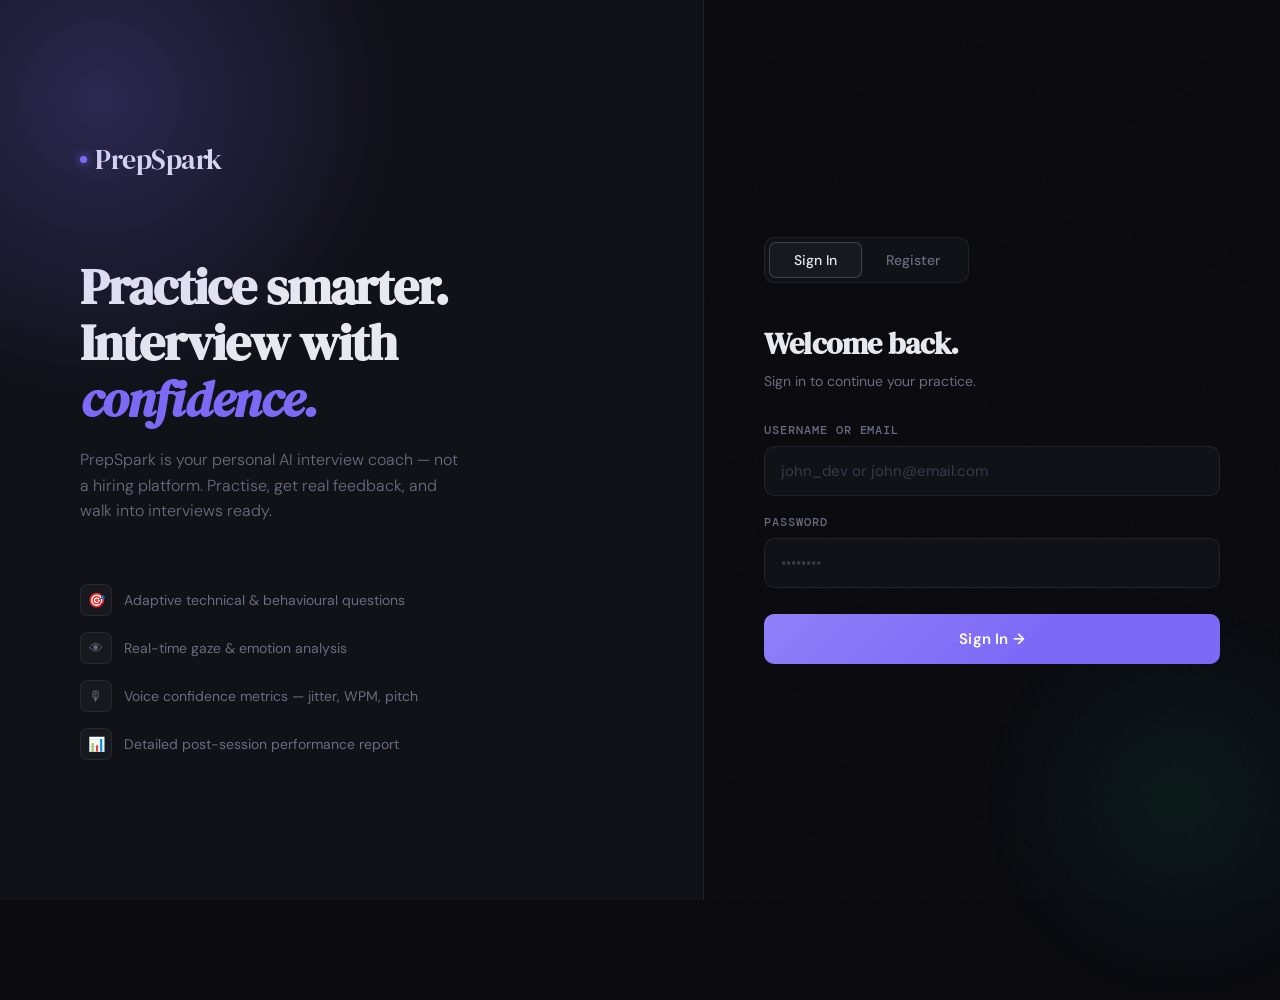
==== commit 095fa513: "refactor: modularize frontend, include 1 behavioral question and store report in database" ====
--- a/templates/index.html
+++ b/templates/index.html
@@ -3,1303 +3,32 @@
 <head>
 <meta charset="UTF-8">
 <meta name="viewport" content="width=device-width, initial-scale=1.0">
-<title>NexusHire — AI Interview Platform</title>
-<link href="https://fonts.googleapis.com/css2?family=DM+Serif+Display:ital@0;1&family=DM+Mono:wght@300;400;500&family=DM+Sans:wght@300;400;500;600&display=swap" rel="stylesheet">
-<style>
-  :root {
-    --bg: #0a0a0f;
-    --surface: #111118;
-    --surface-2: #18181f;
-    --border: rgba(255,255,255,0.07);
-    --border-active: rgba(255,255,255,0.18);
-    --text: #e8e8f0;
-    --text-muted: #6b6b80;
-    --text-dim: #3a3a4a;
-    --accent: #7c6af7;
-    --accent-glow: rgba(124,106,247,0.25);
-    --accent-2: #22d4a3;
-    --accent-2-glow: rgba(34,212,163,0.2);
-    --danger: #f26060;
-    --warn: #f5a623;
-    --score-high: #22d4a3;
-    --score-mid: #f5a623;
-    --score-low: #f26060;
-  }
-
-  * { margin: 0; padding: 0; box-sizing: border-box; }
-
-  html { scroll-behavior: smooth; }
-
-  body {
-    font-family: 'DM Sans', sans-serif;
-    background: var(--bg);
-    color: var(--text);
-    min-height: 100vh;
-    overflow-x: hidden;
-  }
-
-  /* ─── NOISE TEXTURE OVERLAY ─── */
-  body::before {
-    content: '';
-    position: fixed;
-    inset: 0;
-    background-image: url("data:image/svg+xml,%3Csvg viewBox='0 0 256 256' xmlns='http://www.w3.org/2000/svg'%3E%3Cfilter id='n'%3E%3CfeTurbulence type='fractalNoise' baseFrequency='0.9' numOctaves='4' stitchTiles='stitch'/%3E%3C/filter%3E%3Crect width='100%25' height='100%25' filter='url(%23n)' opacity='0.04'/%3E%3C/svg%3E");
-    pointer-events: none;
-    z-index: 0;
-    opacity: 0.4;
-  }
-
-  /* ─── PAGES ─── */
-  .page { display: none; min-height: 100vh; position: relative; z-index: 1; }
-  .page.active { display: flex; }
-
-  /* ─── AUTH PAGE ─── */
-  #auth-page {
-    align-items: stretch;
-  }
-
-  .auth-left {
-    width: 55%;
-    background: var(--surface);
-    border-right: 1px solid var(--border);
-    display: flex;
-    flex-direction: column;
-    justify-content: center;
-    padding: 80px;
-    position: relative;
-    overflow: hidden;
-  }
-
-  .auth-left::before {
-    content: '';
-    position: absolute;
-    width: 600px;
-    height: 600px;
-    background: radial-gradient(circle, var(--accent-glow) 0%, transparent 70%);
-    top: -200px;
-    left: -200px;
-    pointer-events: none;
-  }
-
-  .auth-logo {
-    font-family: 'DM Serif Display', serif;
-    font-size: 28px;
-    letter-spacing: -0.5px;
-    margin-bottom: 80px;
-    display: flex;
-    align-items: center;
-    gap: 10px;
-  }
-
-  .auth-logo .dot {
-    width: 8px; height: 8px;
-    background: var(--accent);
-    border-radius: 50%;
-    box-shadow: 0 0 12px var(--accent);
-    animation: pulse 2s ease-in-out infinite;
-  }
-
-  @keyframes pulse {
-    0%, 100% { transform: scale(1); opacity: 1; }
-    50% { transform: scale(1.4); opacity: 0.7; }
-  }
-
-  .auth-heading {
-    font-family: 'DM Serif Display', serif;
-    font-size: clamp(36px, 4vw, 54px);
-    line-height: 1.1;
-    margin-bottom: 20px;
-    letter-spacing: -1px;
-  }
-
-  .auth-heading em { font-style: italic; color: var(--accent); }
-
-  .auth-sub {
-    font-size: 16px;
-    color: var(--text-muted);
-    line-height: 1.6;
-    max-width: 380px;
-    margin-bottom: 60px;
-    font-weight: 300;
-  }
-
-  .feature-list { list-style: none; display: flex; flex-direction: column; gap: 16px; }
-
-  .feature-list li {
-    display: flex;
-    align-items: center;
-    gap: 12px;
-    font-size: 14px;
-    color: var(--text-muted);
-  }
-
-  .feature-list li .icon {
-    width: 32px; height: 32px;
-    background: var(--surface-2);
-    border: 1px solid var(--border);
-    border-radius: 8px;
-    display: flex;
-    align-items: center;
-    justify-content: center;
-    font-size: 14px;
-    flex-shrink: 0;
-  }
-
-  .auth-right {
-    width: 45%;
-    display: flex;
-    flex-direction: column;
-    justify-content: center;
-    padding: 80px 60px;
-    position: relative;
-  }
-
-  .auth-right::before {
-    content: '';
-    position: absolute;
-    width: 400px; height: 400px;
-    background: radial-gradient(circle, rgba(34,212,163,0.08) 0%, transparent 70%);
-    bottom: -100px; right: -100px;
-    pointer-events: none;
-  }
-
-  .tab-switcher {
-    display: flex;
-    gap: 0;
-    background: var(--surface);
-    border: 1px solid var(--border);
-    border-radius: 10px;
-    padding: 4px;
-    margin-bottom: 40px;
-    width: fit-content;
-  }
-
-  .tab-btn {
-    padding: 8px 24px;
-    border: none;
-    background: none;
-    color: var(--text-muted);
-    cursor: pointer;
-    border-radius: 7px;
-    font-family: 'DM Sans', sans-serif;
-    font-size: 14px;
-    font-weight: 500;
-    transition: all 0.2s;
-  }
-
-  .tab-btn.active {
-    background: var(--surface-2);
-    color: var(--text);
-    border: 1px solid var(--border-active);
-  }
-
-  .auth-form-title {
-    font-family: 'DM Serif Display', serif;
-    font-size: 30px;
-    margin-bottom: 8px;
-    letter-spacing: -0.5px;
-  }
-
-  .auth-form-sub {
-    font-size: 14px;
-    color: var(--text-muted);
-    margin-bottom: 32px;
-  }
-
-  .form-group { margin-bottom: 18px; }
-
-  .form-label {
-    display: block;
-    font-size: 12px;
-    font-weight: 500;
-    color: var(--text-muted);
-    text-transform: uppercase;
-    letter-spacing: 0.08em;
-    margin-bottom: 8px;
-    font-family: 'DM Mono', monospace;
-  }
-
-  .form-input {
-    width: 100%;
-    background: var(--surface);
-    border: 1px solid var(--border);
-    border-radius: 10px;
-    padding: 14px 16px;
-    color: var(--text);
-    font-family: 'DM Sans', sans-serif;
-    font-size: 15px;
-    outline: none;
-    transition: border-color 0.2s, box-shadow 0.2s;
-  }
-
-  .form-input:focus {
-    border-color: var(--accent);
-    box-shadow: 0 0 0 3px var(--accent-glow);
-  }
-
-  .form-input::placeholder { color: var(--text-dim); }
-
-  .form-row { display: grid; grid-template-columns: 1fr 1fr; gap: 12px; }
-
-  .btn-primary {
-    width: 100%;
-    padding: 15px;
-    background: var(--accent);
-    border: none;
-    border-radius: 10px;
-    color: #fff;
-    font-family: 'DM Sans', sans-serif;
-    font-size: 15px;
-    font-weight: 600;
-    cursor: pointer;
-    letter-spacing: 0.01em;
-    transition: all 0.2s;
-    position: relative;
-    overflow: hidden;
-    margin-top: 8px;
-  }
-
-  .btn-primary::after {
-    content: '';
-    position: absolute;
-    inset: 0;
-    background: linear-gradient(135deg, rgba(255,255,255,0.15) 0%, transparent 60%);
-  }
-
-  .btn-primary:hover {
-    transform: translateY(-1px);
-    box-shadow: 0 8px 24px var(--accent-glow);
-  }
-
-  .btn-primary:active { transform: translateY(0); }
-  .btn-primary:disabled { opacity: 0.5; cursor: not-allowed; transform: none; }
-
-  .error-msg {
-    background: rgba(242,96,96,0.1);
-    border: 1px solid rgba(242,96,96,0.3);
-    border-radius: 8px;
-    padding: 12px 14px;
-    font-size: 14px;
-    color: var(--danger);
-    margin-bottom: 16px;
-    display: none;
-  }
-
-  /* ─── SETUP PAGE ─── */
-  #setup-page {
-    flex-direction: column;
-    align-items: center;
-    justify-content: center;
-    padding: 40px 20px;
-  }
-
-  .setup-card {
-    background: var(--surface);
-    border: 1px solid var(--border);
-    border-radius: 20px;
-    padding: 60px;
-    width: 100%;
-    max-width: 560px;
-    position: relative;
-    overflow: hidden;
-  }
-
-  .setup-card::before {
-    content: '';
-    position: absolute;
-    top: 0; left: 0; right: 0;
-    height: 2px;
-    background: linear-gradient(90deg, var(--accent), var(--accent-2));
-  }
-
-  .setup-logo {
-    font-family: 'DM Serif Display', serif;
-    font-size: 22px;
-    display: flex;
-    align-items: center;
-    gap: 8px;
-    margin-bottom: 48px;
-    color: var(--text-muted);
-  }
-
-  .setup-logo .dot { width: 7px; height: 7px; background: var(--accent); border-radius: 50%; box-shadow: 0 0 10px var(--accent); animation: pulse 2s ease-in-out infinite; }
-
-  .setup-title {
-    font-family: 'DM Serif Display', serif;
-    font-size: 34px;
-    letter-spacing: -0.5px;
-    margin-bottom: 8px;
-  }
-
-  .setup-sub {
-    color: var(--text-muted);
-    font-size: 15px;
-    margin-bottom: 40px;
-    font-weight: 300;
-  }
-
-  .setup-actions {
-    display: flex;
-    gap: 12px;
-    margin-top: 32px;
-  }
-
-  .btn-secondary {
-    flex: 1;
-    padding: 14px;
-    background: var(--surface-2);
-    border: 1px solid var(--border);
-    border-radius: 10px;
-    color: var(--text-muted);
-    font-family: 'DM Sans', sans-serif;
-    font-size: 15px;
-    cursor: pointer;
-    transition: all 0.2s;
-  }
-
-  .btn-secondary:hover { border-color: var(--border-active); color: var(--text); }
-
-  /* ─── INTERVIEW PAGE ─── */
-  #interview-page {
-    flex-direction: column;
-    height: 100vh;
-    overflow: hidden;
-  }
-
-  .interview-nav {
-    display: flex;
-    align-items: center;
-    justify-content: space-between;
-    padding: 16px 32px;
-    border-bottom: 1px solid var(--border);
-    background: var(--surface);
-    flex-shrink: 0;
-  }
-
-  .nav-logo {
-    font-family: 'DM Serif Display', serif;
-    font-size: 20px;
-    display: flex;
-    align-items: center;
-    gap: 8px;
-  }
-
-  .nav-logo .dot { width: 6px; height: 6px; background: var(--accent); border-radius: 50%; box-shadow: 0 0 8px var(--accent); animation: pulse 2s ease-in-out infinite; }
-
-  .nav-meta {
-    display: flex;
-    align-items: center;
-    gap: 24px;
-    font-size: 13px;
-    color: var(--text-muted);
-    font-family: 'DM Mono', monospace;
-  }
-
-  .question-counter {
-    display: flex;
-    gap: 6px;
-    align-items: center;
-  }
-
-  .q-pip {
-    width: 28px; height: 4px;
-    background: var(--border);
-    border-radius: 2px;
-    transition: all 0.4s;
-  }
-
-  .q-pip.done { background: var(--accent-2); }
-  .q-pip.active { background: var(--accent); box-shadow: 0 0 8px var(--accent-glow); }
-
-  .session-badge {
-    font-family: 'DM Mono', monospace;
-    font-size: 11px;
-    color: var(--text-dim);
-  }
-
-  .interview-body {
-    flex: 1;
-    display: grid;
-    grid-template-columns: 1fr 400px;
-    overflow: hidden;
-  }
-
-  /* LEFT PANEL — Video + Question */
-  .interview-main {
-    display: flex;
-    flex-direction: column;
-    padding: 20px 28px;
-    gap: 16px;
-    overflow-y: auto;
-    min-height: 0;
-  }
-
-  .video-container {
-    position: relative;
-    background: #000;
-    border-radius: 16px;
-    overflow: hidden;
-    border: 1px solid var(--border);
-    flex: 0 0 auto;
-    /* Limit video height so question card always shows below it */
-    max-height: 42vh;
-    aspect-ratio: 16/9;
-    width: 100%;
-  }
-
-  #candidate-video {
-    width: 100%;
-    height: 100%;
-    object-fit: cover;
-    transform: scaleX(-1);
-  }
-
-  .video-overlay {
-    position: absolute;
-    inset: 0;
-    pointer-events: none;
-  }
-
-  .rec-indicator {
-    position: absolute;
-    top: 16px; left: 16px;
-    display: flex;
-    align-items: center;
-    gap: 8px;
-    background: rgba(0,0,0,0.6);
-    backdrop-filter: blur(8px);
-    padding: 6px 12px;
-    border-radius: 100px;
-    font-size: 12px;
-    font-family: 'DM Mono', monospace;
-    color: #fff;
-    opacity: 0;
-    transition: opacity 0.3s;
-  }
-
-  .rec-indicator.active { opacity: 1; }
-
-  .rec-dot {
-    width: 8px; height: 8px;
-    background: var(--danger);
-    border-radius: 50%;
-    animation: blink 1s ease-in-out infinite;
-  }
-
-  @keyframes blink { 0%, 100% { opacity: 1; } 50% { opacity: 0.2; } }
-
-  .timer-badge {
-    position: absolute;
-    top: 16px; right: 16px;
-    background: rgba(0,0,0,0.6);
-    backdrop-filter: blur(8px);
-    padding: 6px 14px;
-    border-radius: 100px;
-    font-family: 'DM Mono', monospace;
-    font-size: 14px;
-    color: #fff;
-    display: none;
-  }
-
-  .timer-badge.active { display: block; }
-
-  /* Interviewer speaking animation */
-  .speaking-anim {
-    position: absolute;
-    bottom: 16px;
-    left: 50%;
-    transform: translateX(-50%);
-    display: flex;
-    align-items: flex-end;
-    gap: 4px;
-    height: 36px;
-    opacity: 0;
-    transition: opacity 0.3s;
-  }
-
-  .speaking-anim.active { opacity: 1; }
-
-  .wave-bar {
-    width: 4px;
-    background: var(--accent);
-    border-radius: 2px;
-    animation: wave 0.8s ease-in-out infinite;
-  }
-
-  .wave-bar:nth-child(1) { animation-delay: 0s; height: 12px; }
-  .wave-bar:nth-child(2) { animation-delay: 0.1s; height: 20px; }
-  .wave-bar:nth-child(3) { animation-delay: 0.2s; height: 28px; }
-  .wave-bar:nth-child(4) { animation-delay: 0.3s; height: 20px; }
-  .wave-bar:nth-child(5) { animation-delay: 0.4s; height: 14px; }
-  .wave-bar:nth-child(6) { animation-delay: 0.3s; height: 24px; }
-  .wave-bar:nth-child(7) { animation-delay: 0.2s; height: 16px; }
-
-  @keyframes wave {
-    0%, 100% { transform: scaleY(0.5); opacity: 0.6; }
-    50% { transform: scaleY(1); opacity: 1; }
-  }
-
-  /* Question Card */
-  .question-card {
-    background: var(--surface);
-    border: 1px solid var(--border);
-    border-radius: 16px;
-    padding: 22px 28px;
-    position: relative;
-    overflow: hidden;
-    flex-shrink: 0;   /* Never let this be squished away */
-  }
-
-  .question-card::before {
-    content: '';
-    position: absolute;
-    top: 0; left: 0; right: 0;
-    height: 2px;
-    background: linear-gradient(90deg, var(--accent), transparent);
-    opacity: 0;
-    transition: opacity 0.4s;
-  }
-
-  .question-card.speaking::before { opacity: 1; }
-
-  .q-label {
-    font-family: 'DM Mono', monospace;
-    font-size: 11px;
-    color: var(--accent);
-    text-transform: uppercase;
-    letter-spacing: 0.12em;
-    margin-bottom: 12px;
-    display: flex;
-    align-items: center;
-    gap: 8px;
-  }
-
-  .q-label::after {
-    content: '';
-    height: 1px;
-    flex: 1;
-    background: var(--border);
-  }
-
-  .q-text {
-    font-size: 17px;
-    line-height: 1.6;
-    color: var(--text);
-    font-weight: 300;
-  }
-
-  /* Controls */
-  .controls {
-    display: flex;
-    gap: 12px;
-    align-items: center;
-  }
-
-  .btn-record {
-    display: flex;
-    align-items: center;
-    gap: 10px;
-    padding: 14px 28px;
-    background: var(--surface-2);
-    border: 1px solid var(--border);
-    border-radius: 100px;
-    color: var(--text);
-    font-family: 'DM Sans', sans-serif;
-    font-size: 15px;
-    font-weight: 500;
-    cursor: pointer;
-    transition: all 0.25s;
-    flex: 1;
-    justify-content: center;
-  }
-
-  .btn-record:hover:not(:disabled) {
-    border-color: var(--accent);
-    color: var(--accent);
-    background: var(--accent-glow);
-  }
-
-  .btn-record.recording {
-    background: rgba(242,96,96,0.12);
-    border-color: var(--danger);
-    color: var(--danger);
-  }
-
-  .btn-record:disabled { opacity: 0.4; cursor: not-allowed; }
-
-  .record-icon {
-    width: 10px; height: 10px;
-    background: currentColor;
-    border-radius: 50%;
-    transition: border-radius 0.2s;
-  }
-
-  .btn-record.recording .record-icon { border-radius: 2px; }
-
-  .btn-submit {
-    display: flex;
-    align-items: center;
-    gap: 8px;
-    padding: 14px 28px;
-    background: var(--accent-2);
-    border: none;
-    border-radius: 100px;
-    color: #000;
-    font-family: 'DM Sans', sans-serif;
-    font-size: 15px;
-    font-weight: 600;
-    cursor: pointer;
-    transition: all 0.25s;
-    opacity: 0;
-    pointer-events: none;
-  }
-
-  .btn-submit.visible {
-    opacity: 1;
-    pointer-events: all;
-  }
-
-  .btn-submit:hover { transform: translateY(-1px); box-shadow: 0 6px 20px var(--accent-2-glow); }
-
-  /* RIGHT PANEL — Sidebar */
-  .interview-sidebar {
-    border-left: 1px solid var(--border);
-    background: var(--surface);
-    display: flex;
-    flex-direction: column;
-    overflow: hidden;
-  }
-
-  .sidebar-tabs {
-    display: flex;
-    border-bottom: 1px solid var(--border);
-    flex-shrink: 0;
-  }
-
-  .sidebar-tab {
-    flex: 1;
-    padding: 16px;
-    background: none;
-    border: none;
-    color: var(--text-muted);
-    font-family: 'DM Sans', sans-serif;
-    font-size: 13px;
-    font-weight: 500;
-    cursor: pointer;
-    transition: all 0.2s;
-    border-bottom: 2px solid transparent;
-  }
-
-  .sidebar-tab.active {
-    color: var(--accent);
-    border-bottom-color: var(--accent);
-  }
-
-  .sidebar-content { flex: 1; overflow-y: auto; }
-
-  .tab-panel { display: none; padding: 24px; }
-  .tab-panel.active { display: block; }
-
-  /* Status Panel */
-  .status-grid {
-    display: grid;
-    grid-template-columns: 1fr 1fr;
-    gap: 12px;
-    margin-bottom: 24px;
-  }
-
-  .status-card {
-    background: var(--surface-2);
-    border: 1px solid var(--border);
-    border-radius: 12px;
-    padding: 16px;
-  }
-
-  .status-card-label {
-    font-size: 11px;
-    font-family: 'DM Mono', monospace;
-    color: var(--text-muted);
-    text-transform: uppercase;
-    letter-spacing: 0.08em;
-    margin-bottom: 8px;
-  }
-
-  .status-card-val {
-    font-size: 22px;
-    font-family: 'DM Serif Display', serif;
-    color: var(--text);
-  }
-
-  .status-card-val.accent { color: var(--accent); }
-  .status-card-val.green { color: var(--accent-2); }
-
-  .sensor-row {
-    display: flex;
-    align-items: center;
-    justify-content: space-between;
-    padding: 10px 0;
-    border-bottom: 1px solid var(--border);
-    font-size: 13px;
-  }
-
-  .sensor-row:last-child { border-bottom: none; }
-
-  .sensor-name { color: var(--text-muted); font-family: 'DM Mono', monospace; font-size: 12px; }
-
-  .sensor-val { color: var(--text); font-weight: 500; }
-
-  .sensor-badge {
-    font-size: 11px;
-    padding: 3px 9px;
-    border-radius: 100px;
-    font-family: 'DM Mono', monospace;
-  }
-
-  .badge-ok { background: rgba(34,212,163,0.1); color: var(--accent-2); }
-  .badge-warn { background: rgba(245,166,35,0.1); color: var(--warn); }
-  .badge-live { background: rgba(124,106,247,0.15); color: var(--accent); border: 1px solid rgba(124,106,247,0.3); }
-
-  /* Processing overlay */
-  .processing-overlay {
-    display: none;
-    position: fixed;
-    inset: 0;
-    background: rgba(10,10,15,0.85);
-    backdrop-filter: blur(8px);
-    z-index: 100;
-    flex-direction: column;
-    align-items: center;
-    justify-content: center;
-    gap: 24px;
-  }
-
-  .processing-overlay.active { display: flex; }
-
-  .processing-spinner {
-    width: 60px; height: 60px;
-    border: 2px solid var(--border);
-    border-top-color: var(--accent);
-    border-radius: 50%;
-    animation: spin 0.8s linear infinite;
-  }
-
-  @keyframes spin { to { transform: rotate(360deg); } }
-
-  .processing-title {
-    font-family: 'DM Serif Display', serif;
-    font-size: 24px;
-    letter-spacing: -0.3px;
-  }
-
-  .processing-steps {
-    display: flex;
-    flex-direction: column;
-    gap: 8px;
-    font-size: 13px;
-    color: var(--text-muted);
-    font-family: 'DM Mono', monospace;
-    min-width: 280px;
-  }
-
-  .proc-step { display: flex; align-items: center; gap: 10px; }
-  .proc-step.done { color: var(--accent-2); }
-  .proc-step .step-dot { width: 6px; height: 6px; border-radius: 50%; background: var(--text-dim); flex-shrink: 0; }
-  .proc-step.done .step-dot { background: var(--accent-2); }
-  .proc-step.active .step-dot { background: var(--accent); animation: pulse 1s infinite; }
-
-  /* ─── REPORT PAGE ─── */
-  #report-page {
-    flex-direction: column;
-    min-height: 100vh;
-  }
-
-  .report-nav {
-    display: flex;
-    align-items: center;
-    justify-content: space-between;
-    padding: 20px 48px;
-    border-bottom: 1px solid var(--border);
-    background: var(--surface);
-    position: sticky;
-    top: 0;
-    z-index: 10;
-    flex-shrink: 0;
-  }
-
-  .report-body {
-    flex: 1;
-    padding: 48px;
-    max-width: 1100px;
-    margin: 0 auto;
-    width: 100%;
-  }
-
-  .report-header {
-    margin-bottom: 48px;
-    padding-bottom: 48px;
-    border-bottom: 1px solid var(--border);
-  }
-
-  .report-eyebrow {
-    font-family: 'DM Mono', monospace;
-    font-size: 12px;
-    color: var(--accent);
-    text-transform: uppercase;
-    letter-spacing: 0.12em;
-    margin-bottom: 16px;
-  }
-
-  .report-title {
-    font-family: 'DM Serif Display', serif;
-    font-size: clamp(32px, 4vw, 52px);
-    letter-spacing: -1px;
-    line-height: 1.1;
-    margin-bottom: 20px;
-  }
-
-  .report-meta {
-    display: flex;
-    gap: 24px;
-    flex-wrap: wrap;
-  }
-
-  .meta-chip {
-    display: flex;
-    align-items: center;
-    gap: 8px;
-    font-size: 13px;
-    color: var(--text-muted);
-    font-family: 'DM Mono', monospace;
-  }
-
-  .meta-chip .chip-dot { width: 6px; height: 6px; border-radius: 50%; background: var(--accent-2); }
-
-  /* Score Grid */
-  .score-grid {
-    display: grid;
-    grid-template-columns: repeat(auto-fit, minmax(180px, 1fr));
-    gap: 16px;
-    margin-bottom: 40px;
-  }
-
-  .score-card {
-    background: var(--surface);
-    border: 1px solid var(--border);
-    border-radius: 16px;
-    padding: 24px;
-    position: relative;
-    overflow: hidden;
-    transition: border-color 0.2s;
-  }
-
-  .score-card:hover { border-color: var(--border-active); }
-
-  .score-q-label {
-    font-family: 'DM Mono', monospace;
-    font-size: 11px;
-    color: var(--text-muted);
-    text-transform: uppercase;
-    letter-spacing: 0.1em;
-    margin-bottom: 12px;
-  }
-
-  .score-number {
-    font-family: 'DM Serif Display', serif;
-    font-size: 42px;
-    letter-spacing: -2px;
-    line-height: 1;
-    margin-bottom: 4px;
-  }
-
-  .score-number.high { color: var(--score-high); }
-  .score-number.mid { color: var(--score-mid); }
-  .score-number.low { color: var(--score-low); }
-
-  .score-bar {
-    position: absolute;
-    bottom: 0; left: 0;
-    height: 3px;
-    border-radius: 0 2px 0 0;
-    transition: width 1s ease;
-  }
-
-  .score-bar.high { background: var(--score-high); }
-  .score-bar.mid { background: var(--score-mid); }
-  .score-bar.low { background: var(--score-low); }
-
-  /* Report Sections */
-  .report-section {
-    margin-bottom: 48px;
-  }
-
-  .section-label {
-    font-family: 'DM Mono', monospace;
-    font-size: 11px;
-    color: var(--accent);
-    text-transform: uppercase;
-    letter-spacing: 0.12em;
-    margin-bottom: 20px;
-    display: flex;
-    align-items: center;
-    gap: 12px;
-  }
-
-  .section-label::after {
-    content: '';
-    flex: 1;
-    height: 1px;
-    background: var(--border);
-  }
-
-  .verdict-banner {
-    padding: 32px 36px;
-    border-radius: 16px;
-    border: 1px solid;
-    margin-bottom: 20px;
-    display: flex;
-    align-items: center;
-    gap: 24px;
-  }
-
-  .verdict-hire {
-    background: rgba(34,212,163,0.06);
-    border-color: rgba(34,212,163,0.3);
-  }
-
-  .verdict-no-hire {
-    background: rgba(242,96,96,0.06);
-    border-color: rgba(242,96,96,0.3);
-  }
-
-  .verdict-training {
-    background: rgba(245,166,35,0.06);
-    border-color: rgba(245,166,35,0.3);
-  }
-
-  .verdict-icon {
-    font-size: 36px;
-    flex-shrink: 0;
-  }
-
-  .verdict-title {
-    font-family: 'DM Serif Display', serif;
-    font-size: 26px;
-    letter-spacing: -0.5px;
-    margin-bottom: 4px;
-  }
-
-  .verdict-sub { font-size: 14px; color: var(--text-muted); line-height: 1.5; }
-
-  .analysis-grid {
-    display: grid;
-    grid-template-columns: 1fr 1fr;
-    gap: 20px;
-    margin-bottom: 20px;
-  }
-
-  .analysis-card {
-    background: var(--surface);
-    border: 1px solid var(--border);
-    border-radius: 16px;
-    padding: 28px;
-  }
-
-  .analysis-card-title {
-    font-weight: 600;
-    font-size: 15px;
-    margin-bottom: 12px;
-    display: flex;
-    align-items: center;
-    gap: 8px;
-  }
-
-  .analysis-card-body {
-    font-size: 14px;
-    color: var(--text-muted);
-    line-height: 1.7;
-  }
-
-  /* Q&A History */
-  .qa-item {
-    background: var(--surface);
-    border: 1px solid var(--border);
-    border-radius: 16px;
-    margin-bottom: 16px;
-    overflow: hidden;
-    transition: border-color 0.2s;
-  }
-
-  .qa-item:hover { border-color: var(--border-active); }
-
-  .qa-header {
-    display: flex;
-    align-items: center;
-    justify-content: space-between;
-    padding: 20px 24px;
-    cursor: pointer;
-  }
-
-  .qa-q-num {
-    font-family: 'DM Mono', monospace;
-    font-size: 12px;
-    color: var(--accent);
-    text-transform: uppercase;
-    letter-spacing: 0.1em;
-    margin-bottom: 4px;
-  }
-
-  .qa-q-text {
-    font-weight: 500;
-    font-size: 15px;
-    line-height: 1.4;
-  }
-
-  .qa-score-pill {
-    font-family: 'DM Serif Display', serif;
-    font-size: 18px;
-    min-width: 50px;
-    text-align: center;
-    flex-shrink: 0;
-  }
-
-  .qa-body {
-    padding: 0 24px 24px;
-    border-top: 1px solid var(--border);
-    display: none;
-  }
-
-  .qa-body.open { display: block; }
-
-  .qa-transcript-label {
-    font-size: 11px;
-    font-family: 'DM Mono', monospace;
-    color: var(--text-muted);
-    text-transform: uppercase;
-    letter-spacing: 0.1em;
-    margin-top: 20px;
-    margin-bottom: 8px;
-  }
-
-  .qa-transcript {
-    font-size: 14px;
-    color: var(--text-muted);
-    line-height: 1.7;
-    padding: 16px;
-    background: var(--surface-2);
-    border-radius: 10px;
-    font-style: italic;
-  }
-
-  .qa-feedback {
-    font-size: 14px;
-    color: var(--text);
-    line-height: 1.7;
-    margin-top: 12px;
-  }
-
-  .behavioral-chips {
-    display: flex;
-    flex-wrap: wrap;
-    gap: 8px;
-    margin-top: 16px;
-  }
-
-  .beh-chip {
-    font-size: 12px;
-    padding: 5px 12px;
-    border-radius: 100px;
-    border: 1px solid var(--border);
-    color: var(--text-muted);
-    font-family: 'DM Mono', monospace;
-  }
-
-  /* Overall score ring */
-  .overall-score-wrap {
-    display: flex;
-    flex-direction: column;
-    align-items: center;
-    gap: 8px;
-    padding: 32px;
-    background: var(--surface);
-    border: 1px solid var(--border);
-    border-radius: 20px;
-  }
-
-  .overall-score-num {
-    font-family: 'DM Serif Display', serif;
-    font-size: 72px;
-    letter-spacing: -4px;
-    line-height: 1;
-  }
-
-  .overall-score-label {
-    font-size: 12px;
-    font-family: 'DM Mono', monospace;
-    color: var(--text-muted);
-    text-transform: uppercase;
-    letter-spacing: 0.1em;
-  }
-
-  /* Dashboard */
-  #dashboard-page {
-    flex-direction: column;
-    min-height: 100vh;
-  }
-
-  .dashboard-body { padding: 48px; flex: 1; }
-
-  .dash-header {
-    margin-bottom: 48px;
-  }
-
-  .dash-greeting {
-    font-family: 'DM Serif Display', serif;
-    font-size: 40px;
-    letter-spacing: -1px;
-    margin-bottom: 8px;
-  }
-
-  .dash-sub { color: var(--text-muted); font-size: 15px; font-weight: 300; }
-
-  .dash-grid {
-    display: grid;
-    grid-template-columns: repeat(auto-fill, minmax(320px, 1fr));
-    gap: 20px;
-  }
-
-  .dash-card {
-    background: var(--surface);
-    border: 1px solid var(--border);
-    border-radius: 16px;
-    padding: 28px;
-    cursor: pointer;
-    transition: all 0.25s;
-    position: relative;
-    overflow: hidden;
-  }
-
-  .dash-card:hover {
-    border-color: var(--border-active);
-    transform: translateY(-2px);
-    box-shadow: 0 8px 32px rgba(0,0,0,0.3);
-  }
-
-  .dash-card-role {
-    font-size: 11px;
-    font-family: 'DM Mono', monospace;
-    color: var(--accent);
-    text-transform: uppercase;
-    letter-spacing: 0.1em;
-    margin-bottom: 8px;
-  }
-
-  .dash-card-name {
-    font-family: 'DM Serif Display', serif;
-    font-size: 22px;
-    margin-bottom: 16px;
-    letter-spacing: -0.3px;
-  }
-
-  .dash-card-date {
-    font-size: 12px;
-    color: var(--text-muted);
-    font-family: 'DM Mono', monospace;
-  }
-
-  .new-interview-card {
-    background: none;
-    border: 1px dashed var(--border);
-    display: flex;
-    flex-direction: column;
-    align-items: center;
-    justify-content: center;
-    gap: 12px;
-    min-height: 160px;
-  }
-
-  .new-interview-card:hover {
-    border-color: var(--accent);
-    background: var(--accent-glow);
-  }
-
-  .new-interview-icon {
-    font-size: 28px;
-    color: var(--accent);
-  }
-
-  .new-interview-label {
-    font-size: 14px;
-    color: var(--text-muted);
-  }
-
-  /* Toasts */
-  .toast-container {
-    position: fixed;
-    bottom: 24px;
-    right: 24px;
-    display: flex;
-    flex-direction: column;
-    gap: 10px;
-    z-index: 999;
-  }
-
-  .toast {
-    background: var(--surface-2);
-    border: 1px solid var(--border);
-    border-radius: 12px;
-    padding: 14px 18px;
-    font-size: 14px;
-    max-width: 320px;
-    animation: toastIn 0.3s ease;
-    display: flex;
-    align-items: center;
-    gap: 10px;
-  }
-
-  .toast.success { border-color: rgba(34,212,163,0.4); }
-  .toast.error { border-color: rgba(242,96,96,0.4); }
-
-  @keyframes toastIn { from { opacity: 0; transform: translateX(20px); } to { opacity: 1; transform: none; } }
-
-  /* Scrollbar */
-  ::-webkit-scrollbar { width: 6px; }
-  ::-webkit-scrollbar-track { background: transparent; }
-  ::-webkit-scrollbar-thumb { background: var(--border); border-radius: 3px; }
-  ::-webkit-scrollbar-thumb:hover { background: var(--border-active); }
-
-  /* Utility */
-  .hidden { display: none !important; }
-  .loading-dots::after { content: '...'; animation: dots 1.2s steps(3) infinite; }
-  @keyframes dots { 0% { content: '.'; } 33% { content: '..'; } 66% { content: '...'; } }
-
-  @media (max-width: 900px) {
-    .auth-left { display: none; }
-    .auth-right { width: 100%; padding: 40px 28px; }
-    .interview-body { grid-template-columns: 1fr; }
-    .interview-sidebar { display: none; }
-    .analysis-grid { grid-template-columns: 1fr; }
-    .report-body { padding: 24px; }
-  }
-</style>
+<title>PrepSpark — AI Practice Interviews</title>
+
+<!-- Modular CSS -->
+<link rel="stylesheet" href="css/base.css">
+<link rel="stylesheet" href="css/pages.css">
+<link rel="stylesheet" href="css/interview.css">
+<link rel="stylesheet" href="css/report.css">
 </head>
 <body>
 
 <!-- ═══════════════════════════════════════════ -->
 <!-- AUTH PAGE                                  -->
 <!-- ═══════════════════════════════════════════ -->
-<div id="auth-page" class="page active">
+<div id="auth-page" class="page">
   <div class="auth-left">
-    <div class="auth-logo">
-      <div class="dot"></div>
-      NexusHire
-    </div>
-    <h1 class="auth-heading">Interview <em>Intelligence</em><br>Redefined.</h1>
-    <p class="auth-sub">An AI-powered interview platform that analyzes speech, behavioral cues, and technical depth in real time.</p>
+    <div class="auth-logo logo-mark">
+      <div class="logo-dot"></div>
+      PrepSpark
+    </div>
+    <h1 class="auth-heading">Practice smarter.<br>Interview with <em>confidence.</em></h1>
+    <p class="auth-sub">PrepSpark is your personal AI interview coach — not a hiring platform. Practise, get real feedback, and walk into interviews ready.</p>
     <ul class="feature-list">
-      <li><div class="icon">👁</div> Real-time gaze & emotion tracking</li>
-      <li><div class="icon">🎙</div> Acoustic analysis — jitter, WPM, pitch</li>
-      <li><div class="icon">🧠</div> Gemini-powered adaptive questioning</li>
-      <li><div class="icon">📊</div> Executive performance report</li>
+      <li><div class="icon">🎯</div> Adaptive technical & behavioural questions</li>
+      <li><div class="icon">👁</div> Real-time gaze & emotion analysis</li>
+      <li><div class="icon">🎙</div> Voice confidence metrics — jitter, WPM, pitch</li>
+      <li><div class="icon">📊</div> Detailed post-session performance report</li>
     </ul>
   </div>
 
@@ -1312,17 +41,15 @@
     <!-- LOGIN -->
     <div id="login-form">
       <h2 class="auth-form-title">Welcome back.</h2>
-      <p class="auth-form-sub">Sign in to your account to continue.</p>
-
+      <p class="auth-form-sub">Sign in to continue your practice.</p>
       <div id="login-error" class="error-msg"></div>
-
       <div class="form-group">
         <label class="form-label">Username or Email</label>
-        <input type="text" id="login-identifier" class="form-input" placeholder="john_dev or john@email.com">
+        <input type="text" id="login-identifier" class="form-input" placeholder="john_dev or john@email.com" autocomplete="username">
       </div>
       <div class="form-group">
         <label class="form-label">Password</label>
-        <input type="password" id="login-password" class="form-input" placeholder="••••••••">
+        <input type="password" id="login-password" class="form-input" placeholder="••••••••" autocomplete="current-password">
       </div>
       <button class="btn-primary" onclick="handleLogin()">Sign In →</button>
     </div>
@@ -1330,10 +57,8 @@
     <!-- REGISTER -->
     <div id="register-form" class="hidden">
       <h2 class="auth-form-title">Create account.</h2>
-      <p class="auth-form-sub">Start your first AI-powered interview.</p>
-
+      <p class="auth-form-sub">Start your first AI-powered practice session.</p>
       <div id="register-error" class="error-msg"></div>
-
       <div class="form-row">
         <div class="form-group">
           <label class="form-label">Full Name</label>
@@ -1361,23 +86,22 @@
 <!-- DASHBOARD PAGE                             -->
 <!-- ═══════════════════════════════════════════ -->
 <div id="dashboard-page" class="page">
-  <div class="report-nav">
-    <div class="nav-logo"><div class="dot"></div> NexusHire</div>
-    <div style="display:flex;align-items:center;gap:16px">
-      <span id="dash-username" style="font-size:14px;color:var(--text-muted);font-family:'DM Mono',monospace;"></span>
-      <button class="btn-secondary" style="padding:8px 18px;font-size:13px;" onclick="handleLogout()">Log out</button>
+  <div class="top-nav">
+    <div class="logo-mark" style="font-size:20px;">
+      <div class="logo-dot"></div> PrepSpark
+    </div>
+    <div class="nav-user">
+      <span id="dash-username"></span>
+      <button class="btn-nav" onclick="handleLogout()">Log out</button>
     </div>
   </div>
   <div class="dashboard-body">
     <div class="dash-header">
-      <div class="dash-greeting">Good to see you, <span id="dash-name">Candidate</span>.</div>
-      <div class="dash-sub">Select a past session to review, or start a new interview.</div>
+      <div class="dash-greeting">Hello, <span id="dash-name">Candidate</span>.</div>
+      <div class="dash-sub">Ready to practise? Start a new session or review a past one.</div>
     </div>
     <div class="dash-grid" id="dash-grid">
-      <div class="dash-card new-interview-card" onclick="goToSetup()">
-        <div class="new-interview-icon">＋</div>
-        <div class="new-interview-label">Start New Interview</div>
-      </div>
+      <!-- Cards rendered by dashboard.js -->
     </div>
   </div>
 </div>
@@ -1387,9 +111,11 @@
 <!-- ═══════════════════════════════════════════ -->
 <div id="setup-page" class="page">
   <div class="setup-card">
-    <div class="setup-logo"><div class="dot"></div> NexusHire</div>
-    <h2 class="setup-title">Before we start.</h2>
-    <p class="setup-sub">Tell us about the position you're interviewing for. The AI will tailor its questions accordingly.</p>
+    <div class="setup-logo logo-mark">
+      <div class="logo-dot"></div> PrepSpark
+    </div>
+    <h2 class="setup-title">Let's get you ready.</h2>
+    <p class="setup-sub">Tell us the role you're preparing for. The AI will tailor its questions to match real interview expectations.</p>
 
     <div id="setup-error" class="error-msg"></div>
 
@@ -1398,13 +124,13 @@
       <input type="text" id="setup-name" class="form-input" placeholder="John Doe">
     </div>
     <div class="form-group">
-      <label class="form-label">Target Role</label>
-      <input type="text" id="setup-role" class="form-input" placeholder="e.g. Junior Java Developer">
+      <label class="form-label">Role You're Practising For</label>
+      <input type="text" id="setup-role" class="form-input" placeholder="e.g. Junior Java Developer, Data Analyst…">
     </div>
 
     <div class="setup-actions">
       <button class="btn-secondary" onclick="showPage('dashboard-page')">← Back</button>
-      <button class="btn-primary" style="flex:2" onclick="startInterview()">Begin Interview →</button>
+      <button class="btn-primary" onclick="startInterview()">Begin Session →</button>
     </div>
   </div>
 </div>
@@ -1414,46 +140,44 @@
 <!-- ═══════════════════════════════════════════ -->
 <div id="interview-page" class="page">
 
-  <!-- Nav -->
   <div class="interview-nav">
-    <div class="nav-logo"><div class="dot"></div> NexusHire</div>
+    <div class="logo-mark nav-logo" style="font-size:19px;">
+      <div class="logo-dot"></div> PrepSpark
+    </div>
     <div class="nav-meta">
       <div class="question-counter" id="q-pips"></div>
       <div class="session-badge" id="session-badge">—</div>
     </div>
-    <div style="font-size:13px;color:var(--text-muted);font-family:'DM Mono',monospace;" id="nav-role"></div>
-  </div>
-
-  <!-- Body -->
+    <div style="font-size:12px;color:var(--text-muted);font-family:'DM Mono',monospace;" id="nav-role"></div>
+  </div>
+
   <div class="interview-body">
 
-    <!-- Main -->
+    <!-- Main Panel -->
     <div class="interview-main">
+
       <!-- Video -->
       <div class="video-container">
         <video id="candidate-video" autoplay muted playsinline></video>
-        <div class="video-overlay">
-          <div class="rec-indicator" id="rec-indicator">
-            <div class="rec-dot"></div>
-            RECORDING
-          </div>
-          <div class="timer-badge" id="timer-badge">0:00</div>
-          <div class="speaking-anim" id="speaking-anim">
-            <div class="wave-bar"></div>
-            <div class="wave-bar"></div>
-            <div class="wave-bar"></div>
-            <div class="wave-bar"></div>
-            <div class="wave-bar"></div>
-            <div class="wave-bar"></div>
-            <div class="wave-bar"></div>
-          </div>
-        </div>
-      </div>
-
-      <!-- Question -->
+        <div class="rec-indicator" id="rec-indicator">
+          <div class="rec-dot"></div> REC
+        </div>
+        <div class="timer-badge" id="timer-badge">0:00</div>
+        <div class="speaking-anim" id="speaking-anim">
+          <div class="wave-bar"></div><div class="wave-bar"></div>
+          <div class="wave-bar"></div><div class="wave-bar"></div>
+          <div class="wave-bar"></div><div class="wave-bar"></div>
+          <div class="wave-bar"></div>
+        </div>
+      </div>
+
+      <!-- Question Card -->
       <div class="question-card" id="question-card">
-        <div class="q-label" id="q-label">Question 1 of 5</div>
-        <div class="q-text" id="q-text">Initializing interview...</div>
+        <div class="q-label">
+          <span id="q-label-text">Question 1 of 5</span>
+          <span class="q-type-tag intro" id="q-type-tag">Introduction</span>
+        </div>
+        <div class="q-text" id="q-text">Initialising session…</div>
       </div>
 
       <!-- Controls -->
@@ -1463,9 +187,10 @@
           <span id="btn-record-label">Start Recording</span>
         </button>
         <button class="btn-submit" id="btn-submit" onclick="submitResponse()">
-          Submit Answer ✓
+          Submit ✓
         </button>
       </div>
+
     </div>
 
     <!-- Sidebar -->
@@ -1475,6 +200,7 @@
         <button class="sidebar-tab" onclick="switchSidebar('transcript')">Transcript</button>
       </div>
       <div class="sidebar-content">
+
         <div class="tab-panel active" id="panel-status">
           <div class="status-grid">
             <div class="status-card">
@@ -1483,10 +209,9 @@
             </div>
             <div class="status-card">
               <div class="status-card-label">Status</div>
-              <div class="status-card-val" id="stat-status">Listening</div>
+              <div class="status-card-val" id="stat-status">Starting…</div>
             </div>
           </div>
-
           <div class="sensor-row">
             <span class="sensor-name">CAMERA</span>
             <span class="sensor-badge badge-live" id="sen-camera">Connecting…</span>
@@ -1497,25 +222,25 @@
           </div>
           <div class="sensor-row">
             <span class="sensor-name">AI ENGINE</span>
-            <span class="sensor-badge badge-ok">Gemini 2.5</span>
+            <span class="sensor-badge badge-ok">Ready</span>
           </div>
           <div class="sensor-row">
             <span class="sensor-name">VOICE</span>
             <span class="sensor-badge badge-ok">TTS Active</span>
           </div>
-
-          <div style="margin-top:24px;padding:16px;background:var(--surface-2);border:1px solid var(--border);border-radius:12px;font-size:13px;color:var(--text-muted);line-height:1.6;" id="sidebar-hint">
-            The interviewer will speak each question aloud. Wait for them to finish, then press <strong style="color:var(--text)">Start Recording</strong> to answer.
+          <div class="sidebar-hint" id="sidebar-hint">
+            The AI interviewer will speak each question. Wait for them to finish, then press <strong style="color:var(--text)">Start Recording</strong>.
           </div>
         </div>
 
         <div class="tab-panel" id="panel-transcript">
-          <div id="transcript-log" style="font-size:13px;color:var(--text-muted);line-height:1.8;">
+          <div id="transcript-log">
             <div style="color:var(--text-dim);font-family:'DM Mono',monospace;font-size:12px;text-align:center;padding:40px 0;">
               Transcript will appear here after each answer.
             </div>
           </div>
         </div>
+
       </div>
     </div>
   </div>
@@ -1524,12 +249,12 @@
 <!-- Processing Overlay -->
 <div class="processing-overlay" id="processing-overlay">
   <div class="processing-spinner"></div>
-  <div class="processing-title">Analyzing your response<span class="loading-dots"></span></div>
+  <div class="processing-title">Analysing your response<span class="loading-dots"></span></div>
   <div class="processing-steps">
-    <div class="proc-step active" id="step-video"><div class="step-dot"></div> Video analysis — gaze & emotion</div>
-    <div class="proc-step" id="step-audio"><div class="step-dot"></div> Audio analysis — pitch & jitter</div>
-    <div class="proc-step" id="step-timeline"><div class="step-dot"></div> Timeline fusion</div>
-    <div class="proc-step" id="step-ai"><div class="step-dot"></div> Gemini AI evaluation</div>
+    <div class="proc-step" id="step-video"><div class="step-dot"></div> Video — gaze &amp; emotion</div>
+    <div class="proc-step" id="step-audio"><div class="step-dot"></div> Audio — pitch &amp; fluency</div>
+    <div class="proc-step" id="step-timeline"><div class="step-dot"></div> Behaviour timeline fusion</div>
+    <div class="proc-step" id="step-ai"><div class="step-dot"></div> AI evaluation &amp; scoring</div>
   </div>
 </div>
 
@@ -1537,708 +262,88 @@
 <!-- REPORT PAGE                                -->
 <!-- ═══════════════════════════════════════════ -->
 <div id="report-page" class="page">
-  <div class="report-nav">
-    <div class="nav-logo"><div class="dot"></div> NexusHire</div>
-    <button class="btn-secondary" style="padding:10px 22px;font-size:13px;" onclick="showPage('dashboard-page');loadDashboard();">← Dashboard</button>
+  <div class="top-nav">
+    <div class="logo-mark" style="font-size:20px;">
+      <div class="logo-dot"></div> PrepSpark
+    </div>
+    <button class="btn-nav" onclick="showPage('dashboard-page'); loadDashboard();">← Dashboard</button>
   </div>
 
   <div class="report-body">
-    <!-- Header -->
+
     <div class="report-header">
-      <div class="report-eyebrow">Performance Report · Confidential</div>
-      <h1 class="report-title" id="rpt-title">Candidate Name</h1>
+      <div class="report-eyebrow">Practice Session Report</div>
+      <h1 class="report-title" id="rpt-title">Loading…</h1>
       <div class="report-meta">
-        <div class="meta-chip"><div class="chip-dot"></div><span id="rpt-role">Role</span></div>
-        <div class="meta-chip"><div class="chip-dot" style="background:var(--accent)"></div><span id="rpt-date">Date</span></div>
-        <div class="meta-chip"><div class="chip-dot" style="background:var(--warn)"></div><span id="rpt-session">Session</span></div>
+        <div class="meta-chip">
+          <div class="chip-dot"></div>
+          <span id="rpt-role">—</span>
+        </div>
+        <div class="meta-chip">
+          <div class="chip-dot" style="background:var(--accent)"></div>
+          <span id="rpt-date">—</span>
+        </div>
+        <div class="meta-chip">
+          <div class="chip-dot" style="background:var(--warn)"></div>
+          <span id="rpt-session">—</span>
+        </div>
       </div>
     </div>
 
     <!-- Verdict -->
     <div class="report-section">
-      <div class="section-label">Recommendation</div>
-      <div id="verdict-banner" class="verdict-banner verdict-hire">
-        <div class="verdict-icon" id="verdict-icon">✅</div>
+      <div class="section-label">Overall Assessment</div>
+      <div id="verdict-banner" class="verdict-banner verdict-neutral">
+        <div class="verdict-icon" id="verdict-icon">📋</div>
         <div>
-          <div class="verdict-title" id="verdict-title">Recommended for Hire</div>
-          <div class="verdict-sub" id="verdict-sub">—</div>
-        </div>
-      </div>
-    </div>
-
-    <!-- Scores -->
+          <div class="verdict-title" id="verdict-title">…</div>
+          <div class="verdict-sub" id="verdict-sub"></div>
+        </div>
+      </div>
+    </div>
+
+    <!-- Question Scores -->
     <div class="report-section">
       <div class="section-label">Question Scores</div>
       <div class="score-grid" id="score-grid"></div>
     </div>
 
     <!-- Executive Summary -->
+    <div class="report-section" id="exec-summary-section">
+      <div class="section-label">Executive Summary</div>
+      <div class="executive-summary-card" id="executive-summary-body"></div>
+    </div>
+
+    <!-- AI Insights -->
+    <div class="report-section" id="insights-section">
+      <div class="section-label">AI Insights</div>
+      <div class="analysis-grid" id="analysis-grid"></div>
+    </div>
+
+    <!-- Q&A Transcript -->
     <div class="report-section">
-      <div class="section-label">Executive Summary</div>
-      <div class="analysis-grid" id="analysis-grid"></div>
-    </div>
-
-    <!-- Q&A Details -->
-    <div class="report-section">
-      <div class="section-label">Interview Transcript & Feedback</div>
+      <div class="section-label">Interview Transcript &amp; Feedback</div>
       <div id="qa-history"></div>
     </div>
-  </div>
-</div>
-
-<!-- Toast Container -->
+
+  </div>
+</div>
+
+<!-- Toasts -->
 <div class="toast-container" id="toast-container"></div>
 
 <!-- ═══════════════════════════════════════════ -->
-<!-- JAVASCRIPT                                 -->
-<!-- ═══════════════════════════════════════════ -->
+<!-- MODULAR JAVASCRIPT                         -->
+<!-- ═══════════════════════════════════════════ -->
+<script src="js/state.js"></script>
+<script src="js/ui.js"></script>
+<script src="js/auth.js"></script>
+<script src="js/dashboard.js"></script>
+<script src="js/interview.js"></script>
+<script src="js/report.js"></script>
+
 <script>
-const API = 'http://localhost:5000';
-
-// ─── State ───
-let state = {
-  token: localStorage.getItem('nhToken') || null,
-  user: JSON.parse(localStorage.getItem('nhUser') || 'null'),
-  sessionId: null,
-  currentQIndex: 1,
-  currentQText: '',
-  totalQ: 5,
-  mediaStream: null,
-  mediaRecorder: null,
-  recordedChunks: [],
-  isRecording: false,
-  recordTimer: null,
-  recSeconds: 0,
-  isSpeaking: false,
-};
-
-// ─── Page Router ───
-function showPage(id) {
-  document.querySelectorAll('.page').forEach(p => p.classList.remove('active'));
-  document.getElementById(id).classList.add('active');
-}
-
-// ─── Auth ───
-function switchAuthTab(tab) {
-  document.querySelectorAll('.tab-btn').forEach((b, i) => b.classList.toggle('active', (i === 0) === (tab === 'login')));
-  document.getElementById('login-form').classList.toggle('hidden', tab !== 'login');
-  document.getElementById('register-form').classList.toggle('hidden', tab !== 'register');
-}
-
-async function handleLogin() {
-  const identifier = document.getElementById('login-identifier').value.trim();
-  const password = document.getElementById('login-password').value;
-  const errEl = document.getElementById('login-error');
-  errEl.style.display = 'none';
-
-  if (!identifier || !password) { showError(errEl, 'Please fill in all fields.'); return; }
-
-  try {
-    const res = await fetch(`${API}/auth/login`, {
-      method: 'POST',
-      headers: { 'Content-Type': 'application/json' },
-      body: JSON.stringify({ username_or_email: identifier, password })
-    });
-    const data = await res.json();
-    if (!res.ok) { showError(errEl, data.error); return; }
-
-    state.token = data.token;
-    state.user = data.user;
-    localStorage.setItem('nhToken', data.token);
-    localStorage.setItem('nhUser', JSON.stringify(data.user));
-
-    toast('Welcome back, ' + (data.user.full_name || data.user.username) + '!', 'success');
-    loadDashboard();
-    showPage('dashboard-page');
-  } catch (e) { showError(errEl, 'Connection failed. Is the server running?'); }
-}
-
-async function handleRegister() {
-  const fullName = document.getElementById('reg-fullname').value.trim();
-  const username = document.getElementById('reg-username').value.trim();
-  const email = document.getElementById('reg-email').value.trim();
-  const password = document.getElementById('reg-password').value;
-  const errEl = document.getElementById('register-error');
-  errEl.style.display = 'none';
-
-  if (!username || !email || !password) { showError(errEl, 'Please fill in all required fields.'); return; }
-
-  try {
-    const res = await fetch(`${API}/auth/register`, {
-      method: 'POST',
-      headers: { 'Content-Type': 'application/json' },
-      body: JSON.stringify({ username, email, password, full_name: fullName })
-    });
-    const data = await res.json();
-    if (!res.ok) { showError(errEl, data.error); return; }
-
-    toast('Account created! Please sign in.', 'success');
-    switchAuthTab('login');
-    document.getElementById('login-identifier').value = username;
-  } catch (e) { showError(errEl, 'Connection failed. Is the server running?'); }
-}
-
-function handleLogout() {
-  fetch(`${API}/auth/logout`, { method: 'POST', headers: { 'Authorization': `Bearer ${state.token}` } });
-  state.token = null; state.user = null;
-  localStorage.removeItem('nhToken'); localStorage.removeItem('nhUser');
-  showPage('auth-page');
-  toast('Logged out.', 'success');
-}
-
-// ─── Dashboard ───
-async function loadDashboard() {
-  const user = state.user;
-  if (!user) return;
-  document.getElementById('dash-name').textContent = user.full_name || user.username;
-  document.getElementById('dash-username').textContent = '@' + user.username;
-
-  try {
-    const res = await fetch(`${API}/my_interviews`, { headers: authHeaders() });
-    const data = await res.json();
-    renderDashboard(data.interviews || []);
-  } catch (e) { console.error(e); }
-}
-
-function renderDashboard(interviews) {
-  const grid = document.getElementById('dash-grid');
-  grid.innerHTML = `<div class="dash-card new-interview-card" onclick="goToSetup()">
-    <div class="new-interview-icon">＋</div>
-    <div class="new-interview-label">Start New Interview</div>
-  </div>`;
-
-  interviews.forEach(iv => {
-    const card = document.createElement('div');
-    card.className = 'dash-card';
-    const date = new Date(iv.start_time).toLocaleDateString('en-US', { year: 'numeric', month: 'short', day: 'numeric' });
-    card.innerHTML = `
-      <div class="dash-card-role">${iv.target_role}</div>
-      <div class="dash-card-name">${iv.candidate_name}</div>
-      <div class="dash-card-date">${date} · Session ${iv.session_id}</div>
-    `;
-    card.onclick = () => loadReport(iv.session_id);
-    grid.appendChild(card);
-  });
-}
-
-function goToSetup() {
-  if (state.user) {
-    document.getElementById('setup-name').value = state.user.full_name || '';
-  }
-  showPage('setup-page');
-}
-
-// ─── Interview Setup ───
-async function startInterview() {
-  const name = document.getElementById('setup-name').value.trim();
-  const role = document.getElementById('setup-role').value.trim();
-  const errEl = document.getElementById('setup-error');
-  errEl.style.display = 'none';
-
-  if (!name || !role) { showError(errEl, 'Please enter your name and target role.'); return; }
-
-  try {
-    const res = await fetch(`${API}/start_interview`, {
-      method: 'POST',
-      headers: { 'Content-Type': 'application/json', ...authHeaders() },
-      body: JSON.stringify({ name, role })
-    });
-    const data = await res.json();
-    if (!res.ok) { showError(errEl, data.error); return; }
-
-    state.sessionId = data.session_id;
-    state.currentQIndex = 1;
-    state.currentQText = data.question;
-    state.totalQ = 5;
-
-    await initCamera();
-    showPage('interview-page');
-    setupInterviewUI(data);
-
-    // Speak the first question
-    if (data.audio_b64) {
-      await playAudio(data.audio_b64);
-    } else {
-      enableRecording();
-    }
-
-  } catch (e) { showError(errEl, 'Failed to start interview. Check server connection.'); }
-}
-
-function setupInterviewUI(data) {
-  document.getElementById('session-badge').textContent = 'Session ' + data.session_id;
-  document.getElementById('nav-role').textContent = document.getElementById('setup-role').value;
-  document.getElementById('q-label').textContent = `Question ${data.question_index} of ${data.total_questions}`;
-  document.getElementById('q-text').textContent = data.question;
-  document.getElementById('stat-q').textContent = `${data.question_index} / ${data.total_questions}`;
-  buildQPips(data.question_index);
-}
-
-function buildQPips(current) {
-  const container = document.getElementById('q-pips');
-  container.innerHTML = '';
-  for (let i = 1; i <= 5; i++) {
-    const pip = document.createElement('div');
-    pip.className = 'q-pip' + (i < current ? ' done' : i === current ? ' active' : '');
-    container.appendChild(pip);
-  }
-}
-
-// ─── Camera ───
-async function initCamera() {
-  try {
-    state.mediaStream = await navigator.mediaDevices.getUserMedia({ video: true, audio: true });
-    document.getElementById('candidate-video').srcObject = state.mediaStream;
-    document.getElementById('sen-camera').textContent = 'Active';
-    document.getElementById('sen-camera').className = 'sensor-badge badge-ok';
-    document.getElementById('sen-mic').textContent = 'Active';
-    document.getElementById('sen-mic').className = 'sensor-badge badge-ok';
-  } catch (e) {
-    toast('Camera/microphone access denied. Please allow permissions.', 'error');
-  }
-}
-
-// ─── Audio Playback (TTS) ───
-async function playAudio(base64mp3) {
-  return new Promise((resolve) => {
-    try {
-      const bytes = atob(base64mp3);
-      const arr = new Uint8Array(bytes.length);
-      for (let i = 0; i < bytes.length; i++) arr[i] = bytes.charCodeAt(i);
-      const blob = new Blob([arr], { type: 'audio/mpeg' });
-      const url = URL.createObjectURL(blob);
-      const audio = new Audio(url);
-
-      state.isSpeaking = true;
-      document.getElementById('speaking-anim').classList.add('active');
-      document.getElementById('question-card').classList.add('speaking');
-      document.getElementById('stat-status').textContent = 'Interviewer speaking';
-      document.getElementById('btn-record').disabled = true;
-
-      audio.onended = () => {
-        state.isSpeaking = false;
-        document.getElementById('speaking-anim').classList.remove('active');
-        document.getElementById('question-card').classList.remove('speaking');
-        URL.revokeObjectURL(url);
-        enableRecording();
-        resolve();
-      };
-
-      audio.onerror = () => { resolve(); enableRecording(); };
-      audio.play().catch(() => { resolve(); enableRecording(); });
-    } catch (e) {
-      resolve();
-      enableRecording();
-    }
-  });
-}
-
-function enableRecording() {
-  document.getElementById('stat-status').textContent = 'Awaiting answer';
-  document.getElementById('btn-record').disabled = false;
-  document.getElementById('sidebar-hint').innerHTML = 'Press <strong style="color:var(--text)">Start Recording</strong> to answer. When finished, click <strong style="color:var(--text)">Submit Answer</strong>.';
-}
-
-// ─── Recording ───
-function toggleRecord() {
-  if (state.isRecording) stopRecord();
-  else startRecord();
-}
-
-function startRecord() {
-  if (!state.mediaStream) { toast('Camera not ready.', 'error'); return; }
-
-  state.recordedChunks = [];
-  const options = { mimeType: 'video/webm;codecs=vp9,opus' };
-  try {
-    state.mediaRecorder = new MediaRecorder(state.mediaStream, options);
-  } catch (e) {
-    state.mediaRecorder = new MediaRecorder(state.mediaStream);
-  }
-
-  state.mediaRecorder.ondataavailable = e => { if (e.data.size > 0) state.recordedChunks.push(e.data); };
-  state.mediaRecorder.start(100);
-  state.isRecording = true;
-
-  const btn = document.getElementById('btn-record');
-  btn.classList.add('recording');
-  document.getElementById('btn-record-label').textContent = 'Stop Recording';
-  document.getElementById('rec-indicator').classList.add('active');
-  document.getElementById('timer-badge').classList.add('active');
-  document.getElementById('stat-status').textContent = 'Recording…';
-
-  state.recSeconds = 0;
-  state.recordTimer = setInterval(() => {
-    state.recSeconds++;
-    const m = Math.floor(state.recSeconds / 60);
-    const s = state.recSeconds % 60;
-    document.getElementById('timer-badge').textContent = `${m}:${s.toString().padStart(2,'0')}`;
-  }, 1000);
-}
-
-function stopRecord() {
-  if (!state.mediaRecorder) return;
-  state.mediaRecorder.stop();
-  state.isRecording = false;
-  clearInterval(state.recordTimer);
-
-  const btn = document.getElementById('btn-record');
-  btn.classList.remove('recording');
-  document.getElementById('btn-record-label').textContent = 'Re-record';
-  document.getElementById('rec-indicator').classList.remove('active');
-  document.getElementById('stat-status').textContent = 'Ready to submit';
-
-  document.getElementById('btn-submit').classList.add('visible');
-}
-
-// ─── Submit Response ───
-async function submitResponse() {
-  if (state.recordedChunks.length === 0) { toast('Please record your answer first.', 'error'); return; }
-
-  const blob = new Blob(state.recordedChunks, { type: 'video/webm' });
-  const formData = new FormData();
-  formData.append('video', blob, 'response.mp4');
-  formData.append('session_id', state.sessionId);
-  formData.append('question_index', state.currentQIndex);
-  formData.append('question_text', state.currentQText);
-
-  // Show processing overlay
-  showProcessing();
-
-  try {
-    const res = await fetch(`${API}/submit_response`, {
-      method: 'POST',
-      headers: authHeaders(),
-      body: formData
-    });
-
-    const data = await res.json();
-    hideProcessing();
-
-    if (!res.ok) { toast(data.error || 'Submission failed.', 'error'); return; }
-
-    // Add to transcript log
-    addToTranscript(state.currentQIndex, state.currentQText, data.transcript || '');
-
-    if (data.status === 'completed') {
-      toast('Interview complete! Generating your report…', 'success');
-      setTimeout(() => loadReport(state.sessionId), 1500);
-    } else {
-      // Advance to next question
-      state.currentQIndex = data.next_index;
-      state.currentQText = data.next_question;
-      state.recordedChunks = [];
-
-      document.getElementById('q-label').textContent = `Question ${data.next_index} of 5`;
-      document.getElementById('q-text').textContent = data.next_question;
-      document.getElementById('stat-q').textContent = `${data.next_index} / 5`;
-      document.getElementById('btn-submit').classList.remove('visible');
-      document.getElementById('btn-record').disabled = true;
-      document.getElementById('btn-record-label').textContent = 'Start Recording';
-      document.getElementById('timer-badge').classList.remove('active');
-      document.getElementById('timer-badge').textContent = '0:00';
-      buildQPips(data.next_index);
-
-      // Speak next question
-      if (data.audio_b64) {
-        await playAudio(data.audio_b64);
-      } else {
-        enableRecording();
-      }
-    }
-
-  } catch (e) {
-    hideProcessing();
-    toast('Network error submitting response.', 'error');
-  }
-}
-
-function addToTranscript(qIndex, question, transcript) {
-  const log = document.getElementById('transcript-log');
-  const item = document.createElement('div');
-  item.style.cssText = 'margin-bottom:20px;padding-bottom:20px;border-bottom:1px solid var(--border)';
-  item.innerHTML = `
-    <div style="font-size:11px;font-family:'DM Mono',monospace;color:var(--accent);text-transform:uppercase;letter-spacing:0.1em;margin-bottom:6px;">Q${qIndex}</div>
-    <div style="font-size:13px;color:var(--text);margin-bottom:8px;font-weight:500;">${question}</div>
-    <div style="font-size:13px;color:var(--text-muted);font-style:italic;line-height:1.6;">${transcript || '(No transcription available)'}</div>
-  `;
-  if (log.querySelector('[style*="text-align:center"]')) log.innerHTML = '';
-  log.appendChild(item);
-}
-
-// ─── Processing Steps ───
-const STEPS = ['step-video', 'step-audio', 'step-timeline', 'step-ai'];
-let stepTimer = null;
-
-function showProcessing() {
-  document.getElementById('processing-overlay').classList.add('active');
-  STEPS.forEach(id => {
-    const el = document.getElementById(id);
-    el.classList.remove('done', 'active');
-  });
-  document.getElementById('step-video').classList.add('active');
-  let i = 0;
-  stepTimer = setInterval(() => {
-    if (i < STEPS.length) {
-      if (i > 0) document.getElementById(STEPS[i-1]).classList.replace('active', 'done');
-      document.getElementById(STEPS[i]).classList.add('active');
-      i++;
-    }
-  }, 4000);
-}
-
-function hideProcessing() {
-  clearInterval(stepTimer);
-  STEPS.forEach(id => document.getElementById(id).classList.add('done'));
-  setTimeout(() => document.getElementById('processing-overlay').classList.remove('active'), 300);
-}
-
-// ─── Report ───
-async function loadReport(sessionId) {
-  showPage('report-page');
-  document.getElementById('rpt-title').textContent = 'Generating Report…';
-  // Clear previous content
-  document.getElementById('score-grid').innerHTML = '';
-  document.getElementById('analysis-grid').innerHTML = '';
-  document.getElementById('qa-history').innerHTML = '';
-
-  try {
-    const res = await fetch(`${API}/generate_report?session_id=${sessionId}`, { headers: authHeaders() });
-    const data = await res.json();
-    if (!res.ok) {
-      document.getElementById('rpt-title').textContent = 'Error loading report';
-      toast(data.error || 'Failed to load report.', 'error');
-      return;
-    }
-    renderReport(data);
-  } catch (e) {
-    document.getElementById('rpt-title').textContent = 'Error loading report';
-    toast('Network error loading report.', 'error');
-  }
-}
-
-function renderReport(data) {
-  const { candidate, role, session_id, start_time, responses, report } = data;
-
-  document.getElementById('rpt-title').textContent = candidate;
-  document.getElementById('rpt-role').textContent = role;
-  const dateStr = start_time
-    ? new Date(start_time).toLocaleDateString('en-US', { year:'numeric', month:'long', day:'numeric' })
-    : 'Unknown date';
-  document.getElementById('rpt-date').textContent = dateStr;
-  document.getElementById('rpt-session').textContent = 'Session ' + session_id;
-
-  // ── Verdict — search all possible keys Gemini might use ──
-  const verdictRaw = (
-    report?.recommendation ||
-    report?.Recommendation ||
-    report?.verdict ||
-    report?.Verdict ||
-    report?.hiring_recommendation ||
-    report?.['Hiring Recommendation'] ||
-    ''
-  ).toString().trim();
-
-  const banner = document.getElementById('verdict-banner');
-  const icon = document.getElementById('verdict-icon');
-  const title = document.getElementById('verdict-title');
-  const sub = document.getElementById('verdict-sub');
-
-  banner.className = 'verdict-banner';
-
-  if (!verdictRaw) {
-    // No verdict from Gemini at all — show neutral
-    banner.classList.add('verdict-training');
-    icon.textContent = '📋';
-    title.textContent = 'Interview Complete';
-    sub.textContent = 'Review the detailed feedback below for a full assessment.';
-  } else {
-    const v = verdictRaw.toLowerCase();
-    const isHire = (v.includes('hire') || v.includes('yes') || v.includes('strong')) && !v.includes('no hire') && !v.includes('not recommend');
-    const isNoHire = v.includes('no hire') || v.includes('not recommend') || v.includes('reject') || (v.includes('no') && v.includes('hire'));
-
-    if (isHire) {
-      banner.classList.add('verdict-hire');
-      icon.textContent = '✅';
-      title.textContent = 'Recommended for Hire';
-    } else if (isNoHire) {
-      banner.classList.add('verdict-no-hire');
-      icon.textContent = '❌';
-      title.textContent = 'Not Recommended';
-    } else {
-      banner.classList.add('verdict-training');
-      icon.textContent = '📈';
-      title.textContent = 'Recommended — With Training';
-    }
-    sub.textContent = verdictRaw;
-  }
-
-  // ── Scores ──
-  const scoreGrid = document.getElementById('score-grid');
-  scoreGrid.innerHTML = '';
-  let totalScore = 0;
-
-  responses.forEach(r => {
-    const s = r.ai_score || 0;
-    totalScore += s;
-    const cls = s >= 8 ? 'high' : s >= 5 ? 'mid' : 'low';
-    const pct = (s / 10 * 100) + '%';
-    const card = document.createElement('div');
-    card.className = 'score-card';
-    card.innerHTML = `
-      <div class="score-q-label">Question ${r.question_index}</div>
-      <div class="score-number ${cls}">${s}<span style="font-size:20px;opacity:0.5">/10</span></div>
-      <div class="score-bar ${cls}" style="width:0" data-w="${pct}"></div>
-    `;
-    scoreGrid.appendChild(card);
-  });
-
-  // Overall score card
-  const avg = (totalScore / responses.length).toFixed(1);
-  const avgCls = avg >= 8 ? 'high' : avg >= 5 ? 'mid' : 'low';
-  const overallCard = document.createElement('div');
-  overallCard.className = 'score-card';
-  overallCard.style.gridColumn = 'span 1';
-  overallCard.innerHTML = `
-    <div class="score-q-label">Overall</div>
-    <div class="score-number ${avgCls}">${avg}<span style="font-size:20px;opacity:0.5">/10</span></div>
-    <div class="score-bar ${avgCls}" style="width:0" data-w="${(avg/10*100)}%"></div>
-  `;
-  scoreGrid.appendChild(overallCard);
-
-  // Animate bars
-  setTimeout(() => {
-    document.querySelectorAll('.score-bar').forEach(bar => { bar.style.width = bar.dataset.w; });
-  }, 100);
-
-  // ── Analysis Grid — dynamic: render whatever Gemini returned ──
-  const analysisGrid = document.getElementById('analysis-grid');
-  analysisGrid.innerHTML = '';
-
-  // Keys to skip (already shown elsewhere or not useful in cards)
-  const SKIP_KEYS = new Set([
-    'recommendation', 'Recommendation', 'verdict', 'Verdict',
-    'hiring_recommendation', 'Hiring Recommendation',
-    'executive_summary', 'Executive Summary'
-  ]);
-
-  // Friendly display names for common Gemini keys
-  const KEY_LABELS = {
-    technical_depth: 'Technical Depth',
-    'Technical Depth': 'Technical Depth',
-    technical_analysis: 'Technical Analysis',
-    behavioral_signals: 'Behavioral Signals',
-    'Behavioral Signals': 'Behavioral Signals',
-    behavioral_analysis: 'Behavioral Analysis',
-    communication: 'Communication Style',
-    'Communication Style': 'Communication Style',
-    key_observations: 'Key Observations',
-    'Key Observations': 'Key Observations',
-    summary: 'Summary',
-    strengths: 'Strengths',
-    Strengths: 'Strengths',
-    areas_for_improvement: 'Areas for Improvement',
-    'Areas for Improvement': 'Areas for Improvement',
-    weaknesses: 'Weaknesses',
-    Weaknesses: 'Weaknesses',
-    content_analysis: 'Content Analysis',
-    'Content Analysis': 'Content Analysis',
-    mental_state: 'Mental State',
-    'Mental State': 'Mental State',
-  };
-
-  if (report && typeof report === 'object') {
-    Object.entries(report).forEach(([key, value]) => {
-      if (SKIP_KEYS.has(key) || !value) return;
-      const label = KEY_LABELS[key] || key.replace(/_/g, ' ').replace(/\b\w/g, c => c.toUpperCase());
-      const content = typeof value === 'object' ? JSON.stringify(value, null, 2) : String(value);
-      const card = document.createElement('div');
-      card.className = 'analysis-card';
-      card.innerHTML = `
-        <div class="analysis-card-title">${label}</div>
-        <div class="analysis-card-body" style="white-space:pre-wrap">${content}</div>
-      `;
-      analysisGrid.appendChild(card);
-    });
-  }
-
-  if (analysisGrid.children.length === 0) {
-    analysisGrid.innerHTML = '<div style="color:var(--text-muted);font-size:14px;padding:12px;">No detailed analysis available.</div>';
-  }
-
-  // ── Q&A History ──
-  const qaHistory = document.getElementById('qa-history');
-  qaHistory.innerHTML = '';
-  responses.forEach(r => {
-    const scoreColor = r.ai_score >= 8 ? 'var(--score-high)' : r.ai_score >= 5 ? 'var(--score-mid)' : 'var(--score-low)';
-    let audioChips = '';
-    if (r.audio_metrics) {
-      const am = typeof r.audio_metrics === 'string' ? JSON.parse(r.audio_metrics) : r.audio_metrics;
-      if (am.wpm) audioChips += `<span class="beh-chip">${am.wpm} WPM</span>`;
-      if (am.jitter_percent !== undefined) audioChips += `<span class="beh-chip">Jitter ${am.jitter_percent}%</span>`;
-      if (am.avg_pitch_hz) audioChips += `<span class="beh-chip">${am.avg_pitch_hz}Hz avg pitch</span>`;
-    }
-    let videoChips = '';
-    if (r.video_metrics) {
-      const vm = typeof r.video_metrics === 'string' ? JSON.parse(r.video_metrics) : r.video_metrics;
-      if (vm.gaze_screen_pct !== undefined) videoChips += `<span class="beh-chip">Eye contact ${vm.gaze_screen_pct}%</span>`;
-      if (vm.dominant_emotion) videoChips += `<span class="beh-chip">${vm.dominant_emotion}</span>`;
-    }
-
-    const item = document.createElement('div');
-    item.className = 'qa-item';
-    item.innerHTML = `
-      <div class="qa-header" onclick="toggleQA(this)">
-        <div>
-          <div class="qa-q-num">Question ${r.question_index} of 5</div>
-          <div class="qa-q-text">${r.question}</div>
-        </div>
-        <div class="qa-score-pill" style="color:${scoreColor}">${r.ai_score}/10</div>
-      </div>
-      <div class="qa-body">
-        <div class="qa-transcript-label">Candidate's Answer</div>
-        <div class="qa-transcript">${r.transcript || '(No transcription)'}</div>
-        <div class="qa-transcript-label" style="margin-top:16px;">AI Feedback</div>
-        <div class="qa-feedback">${r.ai_feedback || '—'}</div>
-        <div class="behavioral-chips">${audioChips}${videoChips}</div>
-      </div>
-    `;
-    qaHistory.appendChild(item);
-  });
-}
-
-function toggleQA(header) {
-  const body = header.nextElementSibling;
-  body.classList.toggle('open');
-}
-
-// ─── Sidebar Tabs ───
-function switchSidebar(tab) {
-  document.querySelectorAll('.sidebar-tab').forEach((b, i) => b.classList.toggle('active', (i === 0) === (tab === 'status')));
-  document.getElementById('panel-status').classList.toggle('active', tab === 'status');
-  document.getElementById('panel-transcript').classList.toggle('active', tab === 'transcript');
-}
-
-// ─── Helpers ───
-function authHeaders() {
-  return { 'Authorization': `Bearer ${state.token}` };
-}
-
-function showError(el, msg) {
-  el.textContent = msg;
-  el.style.display = 'block';
-}
-
-function toast(msg, type = 'success') {
-  const container = document.getElementById('toast-container');
-  const t = document.createElement('div');
-  t.className = `toast ${type}`;
-  t.innerHTML = `<span>${type === 'success' ? '✓' : '✕'}</span> ${msg}`;
-  container.appendChild(t);
-  setTimeout(() => t.remove(), 4000);
-}
-
-// ─── Init ───
+/* app.js — Entry point. Wires up keyboard shortcuts and boots the app. */
 (function init() {
   if (state.token && state.user) {
     loadDashboard();
@@ -2247,14 +352,28 @@
     showPage('auth-page');
   }
 
-  // Enter key on auth forms
+  // Enter key on login form
   ['login-identifier', 'login-password'].forEach(id => {
-    document.getElementById(id)?.addEventListener('keydown', e => { if (e.key === 'Enter') handleLogin(); });
+    document.getElementById(id)?.addEventListener('keydown', e => {
+      if (e.key === 'Enter') handleLogin();
+    });
   });
+
+  // Enter key on register form
   ['reg-fullname', 'reg-username', 'reg-email', 'reg-password'].forEach(id => {
-    document.getElementById(id)?.addEventListener('keydown', e => { if (e.key === 'Enter') handleRegister(); });
+    document.getElementById(id)?.addEventListener('keydown', e => {
+      if (e.key === 'Enter') handleRegister();
+    });
+  });
+
+  // Enter key on setup
+  ['setup-name', 'setup-role'].forEach(id => {
+    document.getElementById(id)?.addEventListener('keydown', e => {
+      if (e.key === 'Enter') startInterview();
+    });
   });
 })();
 </script>
+
 </body>
 </html>
--- a/templates/css/base.css
+++ b/templates/css/base.css
@@ -0,0 +1,207 @@
+/* ═══════════════════════════════════════════════════
+   PrepSpark — Main Stylesheet
+   ═══════════════════════════════════════════════════ */
+
+@import url('https://fonts.googleapis.com/css2?family=DM+Serif+Display:ital@0;1&family=DM+Mono:wght@300;400;500&family=DM+Sans:wght@300;400;500;600&display=swap');
+
+/* ─── Design Tokens ─── */
+:root {
+  --bg: #0a0a0f;
+  --surface: #111118;
+  --surface-2: #18181f;
+  --border: rgba(255,255,255,0.07);
+  --border-active: rgba(255,255,255,0.18);
+  --text: #e8e8f0;
+  --text-muted: #6b6b80;
+  --text-dim: #3a3a4a;
+  --accent: #7c6af7;
+  --accent-glow: rgba(124,106,247,0.25);
+  --accent-2: #22d4a3;
+  --accent-2-glow: rgba(34,212,163,0.2);
+  --danger: #f26060;
+  --warn: #f5a623;
+  --score-high: #22d4a3;
+  --score-mid: #f5a623;
+  --score-low: #f26060;
+}
+
+/* ─── Reset ─── */
+* { margin: 0; padding: 0; box-sizing: border-box; }
+html { scroll-behavior: smooth; }
+
+body {
+  font-family: 'DM Sans', sans-serif;
+  background: var(--bg);
+  color: var(--text);
+  min-height: 100vh;
+  overflow-x: hidden;
+}
+
+body::before {
+  content: '';
+  position: fixed;
+  inset: 0;
+  background-image: url("data:image/svg+xml,%3Csvg viewBox='0 0 256 256' xmlns='http://www.w3.org/2000/svg'%3E%3Cfilter id='n'%3E%3CfeTurbulence type='fractalNoise' baseFrequency='0.9' numOctaves='4' stitchTiles='stitch'/%3E%3C/filter%3E%3Crect width='100%25' height='100%25' filter='url(%23n)' opacity='0.04'/%3E%3C/svg%3E");
+  pointer-events: none;
+  z-index: 0;
+  opacity: 0.4;
+}
+
+/* ─── Page System ─── */
+.page { display: none; min-height: 100vh; position: relative; z-index: 1; }
+.page.active { display: flex; }
+.hidden { display: none !important; }
+
+/* ─── Scrollbar ─── */
+::-webkit-scrollbar { width: 6px; }
+::-webkit-scrollbar-track { background: transparent; }
+::-webkit-scrollbar-thumb { background: var(--border); border-radius: 3px; }
+::-webkit-scrollbar-thumb:hover { background: var(--border-active); }
+
+/* ─── Animations ─── */
+@keyframes pulse {
+  0%, 100% { transform: scale(1); opacity: 1; }
+  50% { transform: scale(1.4); opacity: 0.7; }
+}
+@keyframes blink { 0%, 100% { opacity: 1; } 50% { opacity: 0.2; } }
+@keyframes spin { to { transform: rotate(360deg); } }
+@keyframes wave {
+  0%, 100% { transform: scaleY(0.5); opacity: 0.6; }
+  50% { transform: scaleY(1); opacity: 1; }
+}
+@keyframes toastIn { from { opacity: 0; transform: translateX(20px); } to { opacity: 1; transform: none; } }
+
+.loading-dots::after { content: '...'; animation: dots 1.2s steps(3) infinite; }
+@keyframes dots { 0% { content: '.'; } 33% { content: '..'; } 66% { content: '...'; } }
+
+/* ─── Common Components ─── */
+.logo-mark {
+  font-family: 'DM Serif Display', serif;
+  display: flex;
+  align-items: center;
+  gap: 8px;
+}
+.logo-dot {
+  width: 7px; height: 7px;
+  background: var(--accent);
+  border-radius: 50%;
+  box-shadow: 0 0 10px var(--accent);
+  animation: pulse 2s ease-in-out infinite;
+  flex-shrink: 0;
+}
+
+.form-label {
+  display: block;
+  font-size: 12px;
+  font-weight: 500;
+  color: var(--text-muted);
+  text-transform: uppercase;
+  letter-spacing: 0.08em;
+  margin-bottom: 8px;
+  font-family: 'DM Mono', monospace;
+}
+.form-input {
+  width: 100%;
+  background: var(--surface);
+  border: 1px solid var(--border);
+  border-radius: 10px;
+  padding: 14px 16px;
+  color: var(--text);
+  font-family: 'DM Sans', sans-serif;
+  font-size: 15px;
+  outline: none;
+  transition: border-color 0.2s, box-shadow 0.2s;
+}
+.form-input:focus {
+  border-color: var(--accent);
+  box-shadow: 0 0 0 3px var(--accent-glow);
+}
+.form-input::placeholder { color: var(--text-dim); }
+.form-group { margin-bottom: 18px; }
+.form-row { display: grid; grid-template-columns: 1fr 1fr; gap: 12px; }
+
+.btn-primary {
+  width: 100%;
+  padding: 15px;
+  background: var(--accent);
+  border: none;
+  border-radius: 10px;
+  color: #fff;
+  font-family: 'DM Sans', sans-serif;
+  font-size: 15px;
+  font-weight: 600;
+  cursor: pointer;
+  letter-spacing: 0.01em;
+  transition: all 0.2s;
+  position: relative;
+  overflow: hidden;
+  margin-top: 8px;
+}
+.btn-primary::after {
+  content: '';
+  position: absolute;
+  inset: 0;
+  background: linear-gradient(135deg, rgba(255,255,255,0.15) 0%, transparent 60%);
+}
+.btn-primary:hover { transform: translateY(-1px); box-shadow: 0 8px 24px var(--accent-glow); }
+.btn-primary:active { transform: translateY(0); }
+.btn-primary:disabled { opacity: 0.5; cursor: not-allowed; transform: none; }
+
+.btn-secondary {
+  padding: 14px;
+  background: var(--surface-2);
+  border: 1px solid var(--border);
+  border-radius: 10px;
+  color: var(--text-muted);
+  font-family: 'DM Sans', sans-serif;
+  font-size: 15px;
+  cursor: pointer;
+  transition: all 0.2s;
+}
+.btn-secondary:hover { border-color: var(--border-active); color: var(--text); }
+
+.error-msg {
+  background: rgba(242,96,96,0.1);
+  border: 1px solid rgba(242,96,96,0.3);
+  border-radius: 8px;
+  padding: 12px 14px;
+  font-size: 14px;
+  color: var(--danger);
+  margin-bottom: 16px;
+  display: none;
+}
+
+.sensor-badge {
+  font-size: 11px;
+  padding: 3px 9px;
+  border-radius: 100px;
+  font-family: 'DM Mono', monospace;
+}
+.badge-ok { background: rgba(34,212,163,0.1); color: var(--accent-2); }
+.badge-warn { background: rgba(245,166,35,0.1); color: var(--warn); }
+.badge-live { background: rgba(124,106,247,0.15); color: var(--accent); border: 1px solid rgba(124,106,247,0.3); }
+
+/* ─── Toast ─── */
+.toast-container {
+  position: fixed;
+  bottom: 24px;
+  right: 24px;
+  display: flex;
+  flex-direction: column;
+  gap: 10px;
+  z-index: 999;
+}
+.toast {
+  background: var(--surface-2);
+  border: 1px solid var(--border);
+  border-radius: 12px;
+  padding: 14px 18px;
+  font-size: 14px;
+  max-width: 320px;
+  animation: toastIn 0.3s ease;
+  display: flex;
+  align-items: center;
+  gap: 10px;
+}
+.toast.success { border-color: rgba(34,212,163,0.4); }
+.toast.error { border-color: rgba(242,96,96,0.4); }
--- a/templates/css/pages.css
+++ b/templates/css/pages.css
@@ -0,0 +1,273 @@
+/* ═══════════════════════════════════════════════════
+   PrepSpark — Auth, Dashboard & Setup Styles
+   ═══════════════════════════════════════════════════ */
+
+/* ─── AUTH PAGE ─── */
+#auth-page { align-items: stretch; }
+
+.auth-left {
+  width: 55%;
+  background: var(--surface);
+  border-right: 1px solid var(--border);
+  display: flex;
+  flex-direction: column;
+  justify-content: center;
+  padding: 80px;
+  position: relative;
+  overflow: hidden;
+}
+.auth-left::before {
+  content: '';
+  position: absolute;
+  width: 600px; height: 600px;
+  background: radial-gradient(circle, var(--accent-glow) 0%, transparent 70%);
+  top: -200px; left: -200px;
+  pointer-events: none;
+}
+
+.auth-logo { font-size: 28px; letter-spacing: -0.5px; margin-bottom: 80px; }
+.auth-heading {
+  font-family: 'DM Serif Display', serif;
+  font-size: clamp(36px, 4vw, 54px);
+  line-height: 1.1;
+  margin-bottom: 20px;
+  letter-spacing: -1px;
+}
+.auth-heading em { font-style: italic; color: var(--accent); }
+.auth-sub {
+  font-size: 16px;
+  color: var(--text-muted);
+  line-height: 1.6;
+  max-width: 380px;
+  margin-bottom: 60px;
+  font-weight: 300;
+}
+
+.feature-list { list-style: none; display: flex; flex-direction: column; gap: 16px; }
+.feature-list li {
+  display: flex;
+  align-items: center;
+  gap: 12px;
+  font-size: 14px;
+  color: var(--text-muted);
+}
+.feature-list li .icon {
+  width: 32px; height: 32px;
+  background: var(--surface-2);
+  border: 1px solid var(--border);
+  border-radius: 8px;
+  display: flex;
+  align-items: center;
+  justify-content: center;
+  font-size: 14px;
+  flex-shrink: 0;
+}
+
+.auth-right {
+  width: 45%;
+  display: flex;
+  flex-direction: column;
+  justify-content: center;
+  padding: 80px 60px;
+  position: relative;
+}
+.auth-right::before {
+  content: '';
+  position: absolute;
+  width: 400px; height: 400px;
+  background: radial-gradient(circle, rgba(34,212,163,0.08) 0%, transparent 70%);
+  bottom: -100px; right: -100px;
+  pointer-events: none;
+}
+
+.tab-switcher {
+  display: flex;
+  background: var(--surface);
+  border: 1px solid var(--border);
+  border-radius: 10px;
+  padding: 4px;
+  margin-bottom: 40px;
+  width: fit-content;
+}
+.tab-btn {
+  padding: 8px 24px;
+  border: none;
+  background: none;
+  color: var(--text-muted);
+  cursor: pointer;
+  border-radius: 7px;
+  font-family: 'DM Sans', sans-serif;
+  font-size: 14px;
+  font-weight: 500;
+  transition: all 0.2s;
+}
+.tab-btn.active {
+  background: var(--surface-2);
+  color: var(--text);
+  border: 1px solid var(--border-active);
+}
+
+.auth-form-title {
+  font-family: 'DM Serif Display', serif;
+  font-size: 30px;
+  margin-bottom: 8px;
+  letter-spacing: -0.5px;
+}
+.auth-form-sub { font-size: 14px; color: var(--text-muted); margin-bottom: 32px; }
+
+/* ─── DASHBOARD PAGE ─── */
+#dashboard-page { flex-direction: column; min-height: 100vh; }
+.dashboard-body { padding: 48px; flex: 1; }
+
+.dash-header { margin-bottom: 48px; }
+.dash-greeting {
+  font-family: 'DM Serif Display', serif;
+  font-size: 40px;
+  letter-spacing: -1px;
+  margin-bottom: 8px;
+}
+.dash-sub { color: var(--text-muted); font-size: 15px; font-weight: 300; }
+
+.dash-grid {
+  display: grid;
+  grid-template-columns: repeat(auto-fill, minmax(320px, 1fr));
+  gap: 20px;
+}
+
+.dash-card {
+  background: var(--surface);
+  border: 1px solid var(--border);
+  border-radius: 16px;
+  padding: 28px;
+  cursor: pointer;
+  transition: all 0.25s;
+  position: relative;
+  overflow: hidden;
+}
+.dash-card:hover {
+  border-color: var(--border-active);
+  transform: translateY(-2px);
+  box-shadow: 0 8px 32px rgba(0,0,0,0.3);
+}
+.dash-card-tag {
+  font-size: 11px;
+  font-family: 'DM Mono', monospace;
+  text-transform: uppercase;
+  letter-spacing: 0.1em;
+  margin-bottom: 8px;
+  padding: 3px 10px;
+  border-radius: 100px;
+  display: inline-block;
+}
+.tag-technical { background: rgba(124,106,247,0.15); color: var(--accent); }
+.tag-practice { background: rgba(34,212,163,0.12); color: var(--accent-2); }
+.dash-card-name {
+  font-family: 'DM Serif Display', serif;
+  font-size: 22px;
+  margin-bottom: 8px;
+  letter-spacing: -0.3px;
+}
+.dash-card-role {
+  font-size: 13px;
+  color: var(--text-muted);
+  margin-bottom: 16px;
+}
+.dash-card-date { font-size: 12px; color: var(--text-dim); font-family: 'DM Mono', monospace; }
+.dash-card-score {
+  position: absolute;
+  top: 24px; right: 24px;
+  font-family: 'DM Serif Display', serif;
+  font-size: 28px;
+  opacity: 0.5;
+}
+
+.new-interview-card {
+  background: none;
+  border: 1px dashed var(--border);
+  display: flex;
+  flex-direction: column;
+  align-items: center;
+  justify-content: center;
+  gap: 12px;
+  min-height: 180px;
+}
+.new-interview-card:hover { border-color: var(--accent); background: var(--accent-glow); }
+.new-interview-icon { font-size: 28px; color: var(--accent); }
+.new-interview-label { font-size: 14px; color: var(--text-muted); }
+
+/* Shared nav for report + dashboard */
+.top-nav {
+  display: flex;
+  align-items: center;
+  justify-content: space-between;
+  padding: 18px 40px;
+  border-bottom: 1px solid var(--border);
+  background: var(--surface);
+  position: sticky;
+  top: 0;
+  z-index: 10;
+  flex-shrink: 0;
+}
+.nav-user {
+  display: flex;
+  align-items: center;
+  gap: 16px;
+  font-size: 13px;
+  color: var(--text-muted);
+  font-family: 'DM Mono', monospace;
+}
+.btn-nav {
+  padding: 8px 18px;
+  font-size: 13px;
+  background: var(--surface-2);
+  border: 1px solid var(--border);
+  border-radius: 8px;
+  color: var(--text-muted);
+  font-family: 'DM Sans', sans-serif;
+  cursor: pointer;
+  transition: all 0.2s;
+}
+.btn-nav:hover { border-color: var(--border-active); color: var(--text); }
+
+/* ─── SETUP PAGE ─── */
+#setup-page {
+  flex-direction: column;
+  align-items: center;
+  justify-content: center;
+  padding: 40px 20px;
+}
+.setup-card {
+  background: var(--surface);
+  border: 1px solid var(--border);
+  border-radius: 20px;
+  padding: 60px;
+  width: 100%;
+  max-width: 560px;
+  position: relative;
+  overflow: hidden;
+}
+.setup-card::before {
+  content: '';
+  position: absolute;
+  top: 0; left: 0; right: 0;
+  height: 2px;
+  background: linear-gradient(90deg, var(--accent), var(--accent-2));
+}
+.setup-logo { font-size: 22px; color: var(--text-muted); margin-bottom: 48px; }
+.setup-title {
+  font-family: 'DM Serif Display', serif;
+  font-size: 34px;
+  letter-spacing: -0.5px;
+  margin-bottom: 8px;
+}
+.setup-sub { color: var(--text-muted); font-size: 15px; margin-bottom: 40px; font-weight: 300; }
+.setup-actions { display: flex; gap: 12px; margin-top: 32px; }
+.setup-actions .btn-secondary { flex: 1; }
+.setup-actions .btn-primary { flex: 2; }
+
+@media (max-width: 900px) {
+  .auth-left { display: none; }
+  .auth-right { width: 100%; padding: 40px 28px; }
+  .dashboard-body { padding: 24px; }
+  .setup-card { padding: 36px 28px; }
+}
--- a/templates/css/interview.css
+++ b/templates/css/interview.css
@@ -0,0 +1,393 @@
+/* ═══════════════════════════════════════════════════
+   PrepSpark — Interview Room Styles
+   ═══════════════════════════════════════════════════ */
+
+#interview-page {
+  flex-direction: column;
+  height: 100vh;
+  overflow: hidden;
+}
+
+/* ─── Interview Nav ─── */
+.interview-nav {
+  display: flex;
+  align-items: center;
+  justify-content: space-between;
+  padding: 14px 28px;
+  border-bottom: 1px solid var(--border);
+  background: var(--surface);
+  flex-shrink: 0;
+}
+.nav-logo { font-size: 20px; }
+.nav-meta {
+  display: flex;
+  align-items: center;
+  gap: 20px;
+  font-size: 13px;
+  color: var(--text-muted);
+  font-family: 'DM Mono', monospace;
+}
+.session-badge { font-size: 11px; color: var(--text-dim); }
+
+/* Question Progress Pips */
+.question-counter { display: flex; gap: 6px; align-items: center; }
+.q-pip {
+  width: 28px; height: 4px;
+  background: var(--border);
+  border-radius: 2px;
+  transition: all 0.4s;
+}
+.q-pip.done { background: var(--accent-2); }
+.q-pip.active { background: var(--accent); box-shadow: 0 0 8px var(--accent-glow); }
+
+/* Question type badge on pip */
+.q-type-label {
+  font-size: 10px;
+  padding: 2px 8px;
+  border-radius: 100px;
+  font-family: 'DM Mono', monospace;
+  text-transform: uppercase;
+  letter-spacing: 0.08em;
+}
+.q-type-intro { background: rgba(34,212,163,0.12); color: var(--accent-2); }
+.q-type-technical { background: rgba(124,106,247,0.15); color: var(--accent); }
+.q-type-behavioural { background: rgba(245,166,35,0.12); color: var(--warn); }
+
+/* ─── Interview Body ─── */
+.interview-body {
+  flex: 1;
+  display: grid;
+  grid-template-columns: 1fr 380px;
+  overflow: hidden;
+  min-height: 0;
+}
+
+/* ─── Main Panel ─── */
+.interview-main {
+  display: flex;
+  flex-direction: column;
+  padding: 20px 28px;
+  gap: 16px;
+  overflow-y: auto;
+  min-height: 0;
+}
+
+.video-container {
+  position: relative;
+  background: #000;
+  border-radius: 16px;
+  overflow: hidden;
+  border: 1px solid var(--border);
+  flex: 0 0 auto;
+  max-height: 42vh;
+  aspect-ratio: 16/9;
+  width: 100%;
+}
+#candidate-video {
+  width: 100%;
+  height: 100%;
+  object-fit: cover;
+  transform: scaleX(-1);
+}
+
+/* Recording indicator */
+.rec-indicator {
+  position: absolute;
+  top: 14px; left: 14px;
+  display: flex;
+  align-items: center;
+  gap: 8px;
+  background: rgba(0,0,0,0.6);
+  backdrop-filter: blur(8px);
+  padding: 5px 12px;
+  border-radius: 100px;
+  font-size: 11px;
+  font-family: 'DM Mono', monospace;
+  color: #fff;
+  opacity: 0;
+  transition: opacity 0.3s;
+}
+.rec-indicator.active { opacity: 1; }
+.rec-dot {
+  width: 8px; height: 8px;
+  background: var(--danger);
+  border-radius: 50%;
+  animation: blink 1s ease-in-out infinite;
+}
+
+.timer-badge {
+  position: absolute;
+  top: 14px; right: 14px;
+  background: rgba(0,0,0,0.6);
+  backdrop-filter: blur(8px);
+  padding: 5px 14px;
+  border-radius: 100px;
+  font-family: 'DM Mono', monospace;
+  font-size: 13px;
+  color: #fff;
+  display: none;
+}
+.timer-badge.active { display: block; }
+
+/* Interviewer speaking animation */
+.speaking-anim {
+  position: absolute;
+  bottom: 14px;
+  left: 50%;
+  transform: translateX(-50%);
+  display: flex;
+  align-items: flex-end;
+  gap: 4px;
+  height: 32px;
+  opacity: 0;
+  transition: opacity 0.3s;
+}
+.speaking-anim.active { opacity: 1; }
+.wave-bar {
+  width: 4px;
+  background: var(--accent);
+  border-radius: 2px;
+  animation: wave 0.8s ease-in-out infinite;
+}
+.wave-bar:nth-child(1) { animation-delay: 0s; height: 10px; }
+.wave-bar:nth-child(2) { animation-delay: 0.1s; height: 18px; }
+.wave-bar:nth-child(3) { animation-delay: 0.2s; height: 26px; }
+.wave-bar:nth-child(4) { animation-delay: 0.3s; height: 18px; }
+.wave-bar:nth-child(5) { animation-delay: 0.4s; height: 12px; }
+.wave-bar:nth-child(6) { animation-delay: 0.3s; height: 22px; }
+.wave-bar:nth-child(7) { animation-delay: 0.2s; height: 14px; }
+
+/* ─── Question Card ─── */
+.question-card {
+  background: var(--surface);
+  border: 1px solid var(--border);
+  border-radius: 16px;
+  padding: 22px 26px;
+  position: relative;
+  overflow: hidden;
+  flex-shrink: 0;
+}
+.question-card::before {
+  content: '';
+  position: absolute;
+  top: 0; left: 0; right: 0;
+  height: 2px;
+  background: linear-gradient(90deg, var(--accent), transparent);
+  opacity: 0;
+  transition: opacity 0.4s;
+}
+.question-card.speaking::before { opacity: 1; }
+
+.q-label {
+  font-family: 'DM Mono', monospace;
+  font-size: 11px;
+  color: var(--accent);
+  text-transform: uppercase;
+  letter-spacing: 0.12em;
+  margin-bottom: 10px;
+  display: flex;
+  align-items: center;
+  gap: 8px;
+}
+.q-label::after { content: ''; height: 1px; flex: 1; background: var(--border); }
+
+.q-type-tag {
+  font-size: 10px;
+  padding: 2px 8px;
+  border-radius: 100px;
+  font-family: 'DM Mono', monospace;
+  border: 1px solid;
+  margin-left: auto;
+  flex-shrink: 0;
+}
+.q-type-tag.intro { color: var(--accent-2); border-color: rgba(34,212,163,0.3); background: rgba(34,212,163,0.08); }
+.q-type-tag.technical { color: var(--accent); border-color: rgba(124,106,247,0.3); background: rgba(124,106,247,0.08); }
+.q-type-tag.behavioural { color: var(--warn); border-color: rgba(245,166,35,0.3); background: rgba(245,166,35,0.08); }
+
+.q-text {
+  font-size: 16px;
+  line-height: 1.6;
+  color: var(--text);
+  font-weight: 300;
+}
+
+/* ─── Controls ─── */
+.controls { display: flex; gap: 12px; align-items: center; flex-shrink: 0; }
+
+.btn-record {
+  display: flex;
+  align-items: center;
+  gap: 10px;
+  padding: 13px 28px;
+  background: var(--surface-2);
+  border: 1px solid var(--border);
+  border-radius: 100px;
+  color: var(--text);
+  font-family: 'DM Sans', sans-serif;
+  font-size: 15px;
+  font-weight: 500;
+  cursor: pointer;
+  transition: all 0.25s;
+  flex: 1;
+  justify-content: center;
+}
+.btn-record:hover:not(:disabled) {
+  border-color: var(--accent);
+  color: var(--accent);
+  background: var(--accent-glow);
+}
+.btn-record.recording {
+  background: rgba(242,96,96,0.12);
+  border-color: var(--danger);
+  color: var(--danger);
+}
+.btn-record:disabled { opacity: 0.4; cursor: not-allowed; }
+.record-icon {
+  width: 10px; height: 10px;
+  background: currentColor;
+  border-radius: 50%;
+  transition: border-radius 0.2s;
+}
+.btn-record.recording .record-icon { border-radius: 2px; }
+
+.btn-submit {
+  display: flex;
+  align-items: center;
+  gap: 8px;
+  padding: 13px 28px;
+  background: var(--accent-2);
+  border: none;
+  border-radius: 100px;
+  color: #000;
+  font-family: 'DM Sans', sans-serif;
+  font-size: 15px;
+  font-weight: 600;
+  cursor: pointer;
+  transition: all 0.25s;
+  opacity: 0;
+  pointer-events: none;
+}
+.btn-submit.visible { opacity: 1; pointer-events: all; }
+.btn-submit:hover { transform: translateY(-1px); box-shadow: 0 6px 20px var(--accent-2-glow); }
+
+/* ─── Sidebar ─── */
+.interview-sidebar {
+  border-left: 1px solid var(--border);
+  background: var(--surface);
+  display: flex;
+  flex-direction: column;
+  overflow: hidden;
+}
+.sidebar-tabs {
+  display: flex;
+  border-bottom: 1px solid var(--border);
+  flex-shrink: 0;
+}
+.sidebar-tab {
+  flex: 1;
+  padding: 14px;
+  background: none;
+  border: none;
+  color: var(--text-muted);
+  font-family: 'DM Sans', sans-serif;
+  font-size: 13px;
+  font-weight: 500;
+  cursor: pointer;
+  transition: all 0.2s;
+  border-bottom: 2px solid transparent;
+}
+.sidebar-tab.active { color: var(--accent); border-bottom-color: var(--accent); }
+.sidebar-content { flex: 1; overflow-y: auto; }
+.tab-panel { display: none; padding: 20px; }
+.tab-panel.active { display: block; }
+
+/* Status Cards */
+.status-grid { display: grid; grid-template-columns: 1fr 1fr; gap: 10px; margin-bottom: 20px; }
+.status-card {
+  background: var(--surface-2);
+  border: 1px solid var(--border);
+  border-radius: 12px;
+  padding: 14px;
+}
+.status-card-label {
+  font-size: 11px;
+  font-family: 'DM Mono', monospace;
+  color: var(--text-muted);
+  text-transform: uppercase;
+  letter-spacing: 0.08em;
+  margin-bottom: 6px;
+}
+.status-card-val {
+  font-size: 20px;
+  font-family: 'DM Serif Display', serif;
+  color: var(--text);
+}
+.status-card-val.accent { color: var(--accent); }
+
+.sensor-row {
+  display: flex;
+  align-items: center;
+  justify-content: space-between;
+  padding: 10px 0;
+  border-bottom: 1px solid var(--border);
+  font-size: 13px;
+}
+.sensor-row:last-child { border-bottom: none; }
+.sensor-name { color: var(--text-muted); font-family: 'DM Mono', monospace; font-size: 12px; }
+
+.sidebar-hint {
+  margin-top: 20px;
+  padding: 14px;
+  background: var(--surface-2);
+  border: 1px solid var(--border);
+  border-radius: 12px;
+  font-size: 13px;
+  color: var(--text-muted);
+  line-height: 1.6;
+}
+
+/* ─── Processing Overlay ─── */
+.processing-overlay {
+  display: none;
+  position: fixed;
+  inset: 0;
+  background: rgba(10,10,15,0.88);
+  backdrop-filter: blur(8px);
+  z-index: 100;
+  flex-direction: column;
+  align-items: center;
+  justify-content: center;
+  gap: 24px;
+}
+.processing-overlay.active { display: flex; }
+.processing-spinner {
+  width: 56px; height: 56px;
+  border: 2px solid var(--border);
+  border-top-color: var(--accent);
+  border-radius: 50%;
+  animation: spin 0.8s linear infinite;
+}
+.processing-title {
+  font-family: 'DM Serif Display', serif;
+  font-size: 24px;
+  letter-spacing: -0.3px;
+}
+.processing-steps {
+  display: flex;
+  flex-direction: column;
+  gap: 8px;
+  font-size: 13px;
+  color: var(--text-muted);
+  font-family: 'DM Mono', monospace;
+  min-width: 260px;
+}
+.proc-step { display: flex; align-items: center; gap: 10px; }
+.proc-step.done { color: var(--accent-2); }
+.proc-step .step-dot { width: 6px; height: 6px; border-radius: 50%; background: var(--text-dim); flex-shrink: 0; }
+.proc-step.done .step-dot { background: var(--accent-2); }
+.proc-step.active .step-dot { background: var(--accent); animation: pulse 1s infinite; }
+
+@media (max-width: 900px) {
+  .interview-body { grid-template-columns: 1fr; }
+  .interview-sidebar { display: none; }
+}
--- a/templates/css/report.css
+++ b/templates/css/report.css
@@ -0,0 +1,274 @@
+/* ═══════════════════════════════════════════════════
+   PrepSpark — Report Page Styles
+   ═══════════════════════════════════════════════════ */
+
+#report-page { flex-direction: column; min-height: 100vh; }
+
+.report-body {
+  flex: 1;
+  padding: 48px;
+  max-width: 1100px;
+  margin: 0 auto;
+  width: 100%;
+}
+
+/* ─── Report Header ─── */
+.report-header {
+  margin-bottom: 48px;
+  padding-bottom: 48px;
+  border-bottom: 1px solid var(--border);
+}
+.report-eyebrow {
+  font-family: 'DM Mono', monospace;
+  font-size: 12px;
+  color: var(--accent);
+  text-transform: uppercase;
+  letter-spacing: 0.12em;
+  margin-bottom: 16px;
+}
+.report-title {
+  font-family: 'DM Serif Display', serif;
+  font-size: clamp(32px, 4vw, 52px);
+  letter-spacing: -1px;
+  line-height: 1.1;
+  margin-bottom: 20px;
+}
+.report-meta { display: flex; gap: 24px; flex-wrap: wrap; }
+.meta-chip {
+  display: flex;
+  align-items: center;
+  gap: 8px;
+  font-size: 13px;
+  color: var(--text-muted);
+  font-family: 'DM Mono', monospace;
+}
+.meta-chip .chip-dot { width: 6px; height: 6px; border-radius: 50%; background: var(--accent-2); }
+
+/* ─── Section Layout ─── */
+.report-section { margin-bottom: 48px; }
+.section-label {
+  font-family: 'DM Mono', monospace;
+  font-size: 11px;
+  color: var(--accent);
+  text-transform: uppercase;
+  letter-spacing: 0.12em;
+  margin-bottom: 20px;
+  display: flex;
+  align-items: center;
+  gap: 12px;
+}
+.section-label::after { content: ''; flex: 1; height: 1px; background: var(--border); }
+
+/* ─── Verdict Banner ─── */
+.verdict-banner {
+  padding: 28px 32px;
+  border-radius: 16px;
+  border: 1px solid;
+  display: flex;
+  align-items: center;
+  gap: 20px;
+  margin-bottom: 16px;
+}
+.verdict-hire { background: rgba(34,212,163,0.06); border-color: rgba(34,212,163,0.3); }
+.verdict-no-hire { background: rgba(242,96,96,0.06); border-color: rgba(242,96,96,0.3); }
+.verdict-training { background: rgba(245,166,35,0.06); border-color: rgba(245,166,35,0.3); }
+.verdict-neutral { background: var(--surface); border-color: var(--border); }
+
+.verdict-icon { font-size: 32px; flex-shrink: 0; }
+.verdict-title {
+  font-family: 'DM Serif Display', serif;
+  font-size: 24px;
+  letter-spacing: -0.5px;
+  margin-bottom: 4px;
+}
+.verdict-sub { font-size: 14px; color: var(--text-muted); line-height: 1.5; }
+
+/* ─── Score Grid ─── */
+.score-grid {
+  display: grid;
+  grid-template-columns: repeat(auto-fit, minmax(160px, 1fr));
+  gap: 16px;
+  margin-bottom: 40px;
+}
+.score-card {
+  background: var(--surface);
+  border: 1px solid var(--border);
+  border-radius: 16px;
+  padding: 22px;
+  position: relative;
+  overflow: hidden;
+  transition: border-color 0.2s;
+}
+.score-card:hover { border-color: var(--border-active); }
+.score-q-label {
+  font-family: 'DM Mono', monospace;
+  font-size: 11px;
+  color: var(--text-muted);
+  text-transform: uppercase;
+  letter-spacing: 0.1em;
+  margin-bottom: 10px;
+}
+.score-number {
+  font-family: 'DM Serif Display', serif;
+  font-size: 40px;
+  letter-spacing: -2px;
+  line-height: 1;
+  margin-bottom: 4px;
+}
+.score-number.high { color: var(--score-high); }
+.score-number.mid { color: var(--score-mid); }
+.score-number.low { color: var(--score-low); }
+.score-bar {
+  position: absolute;
+  bottom: 0; left: 0;
+  height: 3px;
+  border-radius: 0 2px 0 0;
+  transition: width 1s ease;
+}
+.score-bar.high { background: var(--score-high); }
+.score-bar.mid { background: var(--score-mid); }
+.score-bar.low { background: var(--score-low); }
+
+/* ─── Executive Summary ─── */
+.executive-summary-card {
+  background: var(--surface);
+  border: 1px solid var(--border);
+  border-radius: 16px;
+  padding: 28px 32px;
+  margin-bottom: 16px;
+  line-height: 1.8;
+  font-size: 15px;
+  color: var(--text);
+  font-weight: 300;
+}
+
+/* ─── Analysis Grid ─── */
+.analysis-grid { display: grid; grid-template-columns: 1fr 1fr; gap: 16px; }
+.analysis-card {
+  background: var(--surface);
+  border: 1px solid var(--border);
+  border-radius: 16px;
+  padding: 24px;
+  transition: border-color 0.2s;
+}
+.analysis-card:hover { border-color: var(--border-active); }
+.analysis-card-title {
+  font-weight: 600;
+  font-size: 14px;
+  margin-bottom: 10px;
+  color: var(--text);
+  display: flex;
+  align-items: center;
+  gap: 8px;
+}
+.analysis-card-body {
+  font-size: 13px;
+  color: var(--text-muted);
+  line-height: 1.7;
+  white-space: pre-wrap;
+}
+
+/* ─── Q&A Accordion ─── */
+.qa-item {
+  background: var(--surface);
+  border: 1px solid var(--border);
+  border-radius: 16px;
+  margin-bottom: 12px;
+  overflow: hidden;
+  transition: border-color 0.2s;
+}
+.qa-item:hover { border-color: var(--border-active); }
+
+.qa-header {
+  display: flex;
+  align-items: center;
+  justify-content: space-between;
+  padding: 18px 22px;
+  cursor: pointer;
+  gap: 16px;
+}
+.qa-header-left { flex: 1; min-width: 0; }
+.qa-q-meta {
+  display: flex;
+  align-items: center;
+  gap: 8px;
+  margin-bottom: 4px;
+}
+.qa-q-num {
+  font-family: 'DM Mono', monospace;
+  font-size: 11px;
+  color: var(--accent);
+  text-transform: uppercase;
+  letter-spacing: 0.1em;
+}
+.qa-q-type {
+  font-size: 10px;
+  padding: 1px 7px;
+  border-radius: 100px;
+  font-family: 'DM Mono', monospace;
+}
+.qa-q-type.intro { background: rgba(34,212,163,0.12); color: var(--accent-2); }
+.qa-q-type.technical { background: rgba(124,106,247,0.15); color: var(--accent); }
+.qa-q-type.behavioural { background: rgba(245,166,35,0.12); color: var(--warn); }
+
+.qa-q-text {
+  font-weight: 500;
+  font-size: 14px;
+  line-height: 1.4;
+  overflow: hidden;
+  text-overflow: ellipsis;
+  white-space: nowrap;
+}
+.qa-score-pill {
+  font-family: 'DM Serif Display', serif;
+  font-size: 18px;
+  flex-shrink: 0;
+  min-width: 44px;
+  text-align: right;
+}
+
+.qa-body {
+  padding: 0 22px 22px;
+  border-top: 1px solid var(--border);
+  display: none;
+}
+.qa-body.open { display: block; }
+
+.qa-section-label {
+  font-size: 11px;
+  font-family: 'DM Mono', monospace;
+  color: var(--text-muted);
+  text-transform: uppercase;
+  letter-spacing: 0.1em;
+  margin-top: 18px;
+  margin-bottom: 8px;
+}
+.qa-transcript {
+  font-size: 14px;
+  color: var(--text-muted);
+  line-height: 1.7;
+  padding: 14px 16px;
+  background: var(--surface-2);
+  border-radius: 10px;
+  font-style: italic;
+}
+.qa-feedback {
+  font-size: 14px;
+  color: var(--text);
+  line-height: 1.7;
+}
+
+.behavioral-chips { display: flex; flex-wrap: wrap; gap: 8px; margin-top: 14px; }
+.beh-chip {
+  font-size: 12px;
+  padding: 4px 12px;
+  border-radius: 100px;
+  border: 1px solid var(--border);
+  color: var(--text-muted);
+  font-family: 'DM Mono', monospace;
+}
+
+@media (max-width: 900px) {
+  .report-body { padding: 24px; }
+  .analysis-grid { grid-template-columns: 1fr; }
+}
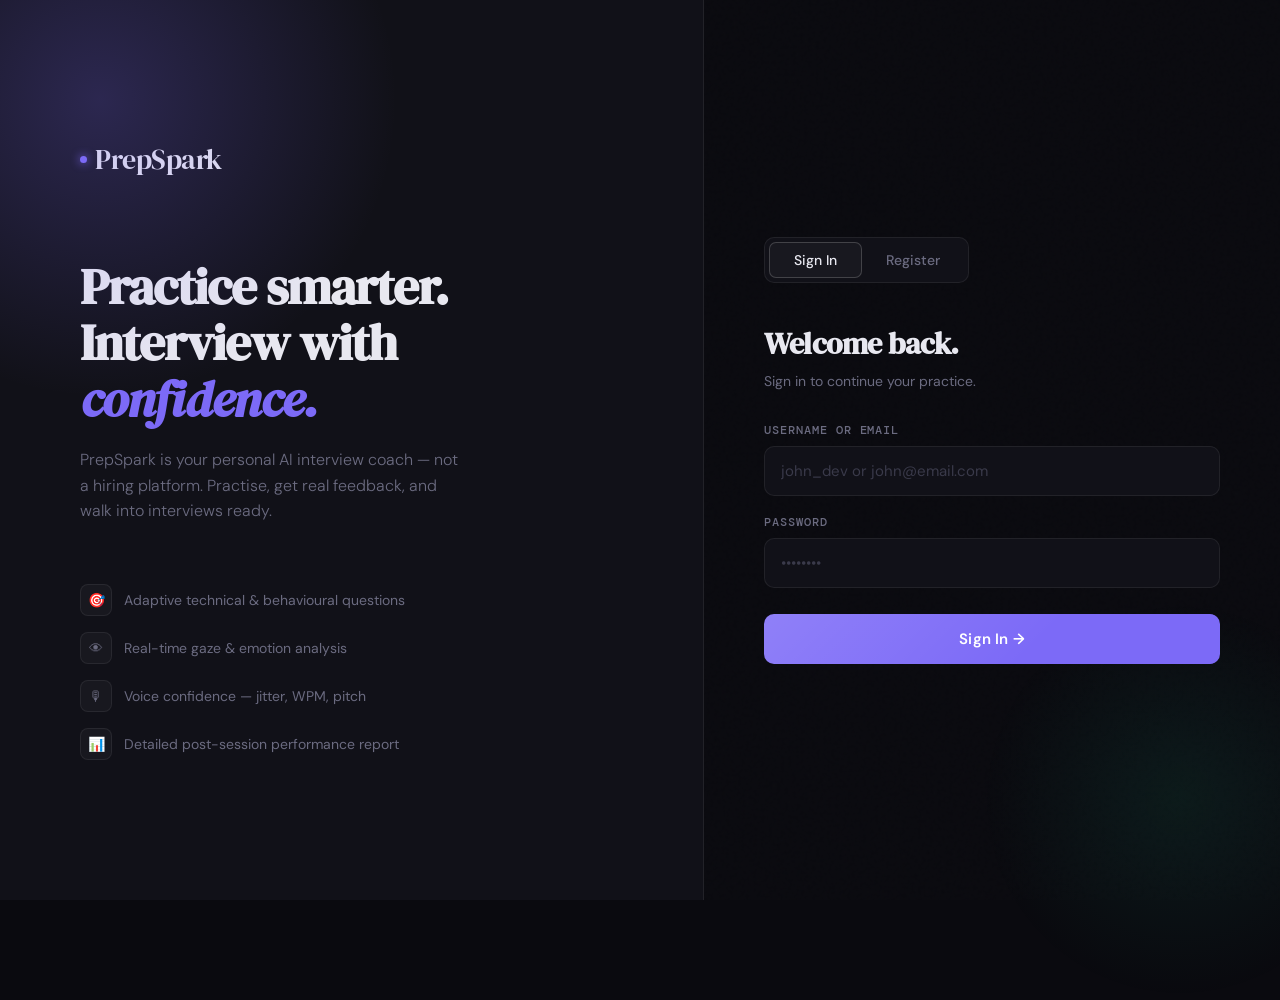
==== commit 3c72e9d3: "refactor: modularize html, add generated report to the db, and change status to completed after the " ====
--- a/templates/index.html
+++ b/templates/index.html
@@ -4,8 +4,6 @@
 <meta charset="UTF-8">
 <meta name="viewport" content="width=device-width, initial-scale=1.0">
 <title>PrepSpark — AI Practice Interviews</title>
-
-<!-- Modular CSS -->
 <link rel="stylesheet" href="css/base.css">
 <link rel="stylesheet" href="css/pages.css">
 <link rel="stylesheet" href="css/interview.css">
@@ -13,367 +11,20 @@
 </head>
 <body>
 
-<!-- ═══════════════════════════════════════════ -->
-<!-- AUTH PAGE                                  -->
-<!-- ═══════════════════════════════════════════ -->
-<div id="auth-page" class="page">
-  <div class="auth-left">
-    <div class="auth-logo logo-mark">
-      <div class="logo-dot"></div>
-      PrepSpark
-    </div>
-    <h1 class="auth-heading">Practice smarter.<br>Interview with <em>confidence.</em></h1>
-    <p class="auth-sub">PrepSpark is your personal AI interview coach — not a hiring platform. Practise, get real feedback, and walk into interviews ready.</p>
-    <ul class="feature-list">
-      <li><div class="icon">🎯</div> Adaptive technical & behavioural questions</li>
-      <li><div class="icon">👁</div> Real-time gaze & emotion analysis</li>
-      <li><div class="icon">🎙</div> Voice confidence metrics — jitter, WPM, pitch</li>
-      <li><div class="icon">📊</div> Detailed post-session performance report</li>
-    </ul>
-  </div>
+<!-- Page fragments are injected here by app.js -->
+<div id="app-root"></div>
 
-  <div class="auth-right">
-    <div class="tab-switcher">
-      <button class="tab-btn active" onclick="switchAuthTab('login')">Sign In</button>
-      <button class="tab-btn" onclick="switchAuthTab('register')">Register</button>
-    </div>
-
-    <!-- LOGIN -->
-    <div id="login-form">
-      <h2 class="auth-form-title">Welcome back.</h2>
-      <p class="auth-form-sub">Sign in to continue your practice.</p>
-      <div id="login-error" class="error-msg"></div>
-      <div class="form-group">
-        <label class="form-label">Username or Email</label>
-        <input type="text" id="login-identifier" class="form-input" placeholder="john_dev or john@email.com" autocomplete="username">
-      </div>
-      <div class="form-group">
-        <label class="form-label">Password</label>
-        <input type="password" id="login-password" class="form-input" placeholder="••••••••" autocomplete="current-password">
-      </div>
-      <button class="btn-primary" onclick="handleLogin()">Sign In →</button>
-    </div>
-
-    <!-- REGISTER -->
-    <div id="register-form" class="hidden">
-      <h2 class="auth-form-title">Create account.</h2>
-      <p class="auth-form-sub">Start your first AI-powered practice session.</p>
-      <div id="register-error" class="error-msg"></div>
-      <div class="form-row">
-        <div class="form-group">
-          <label class="form-label">Full Name</label>
-          <input type="text" id="reg-fullname" class="form-input" placeholder="John Doe">
-        </div>
-        <div class="form-group">
-          <label class="form-label">Username</label>
-          <input type="text" id="reg-username" class="form-input" placeholder="john_dev">
-        </div>
-      </div>
-      <div class="form-group">
-        <label class="form-label">Email</label>
-        <input type="email" id="reg-email" class="form-input" placeholder="john@example.com">
-      </div>
-      <div class="form-group">
-        <label class="form-label">Password</label>
-        <input type="password" id="reg-password" class="form-input" placeholder="Min. 8 characters">
-      </div>
-      <button class="btn-primary" onclick="handleRegister()">Create Account →</button>
-    </div>
-  </div>
-</div>
-
-<!-- ═══════════════════════════════════════════ -->
-<!-- DASHBOARD PAGE                             -->
-<!-- ═══════════════════════════════════════════ -->
-<div id="dashboard-page" class="page">
-  <div class="top-nav">
-    <div class="logo-mark" style="font-size:20px;">
-      <div class="logo-dot"></div> PrepSpark
-    </div>
-    <div class="nav-user">
-      <span id="dash-username"></span>
-      <button class="btn-nav" onclick="handleLogout()">Log out</button>
-    </div>
-  </div>
-  <div class="dashboard-body">
-    <div class="dash-header">
-      <div class="dash-greeting">Hello, <span id="dash-name">Candidate</span>.</div>
-      <div class="dash-sub">Ready to practise? Start a new session or review a past one.</div>
-    </div>
-    <div class="dash-grid" id="dash-grid">
-      <!-- Cards rendered by dashboard.js -->
-    </div>
-  </div>
-</div>
-
-<!-- ═══════════════════════════════════════════ -->
-<!-- SETUP PAGE                                 -->
-<!-- ═══════════════════════════════════════════ -->
-<div id="setup-page" class="page">
-  <div class="setup-card">
-    <div class="setup-logo logo-mark">
-      <div class="logo-dot"></div> PrepSpark
-    </div>
-    <h2 class="setup-title">Let's get you ready.</h2>
-    <p class="setup-sub">Tell us the role you're preparing for. The AI will tailor its questions to match real interview expectations.</p>
-
-    <div id="setup-error" class="error-msg"></div>
-
-    <div class="form-group">
-      <label class="form-label">Your Full Name</label>
-      <input type="text" id="setup-name" class="form-input" placeholder="John Doe">
-    </div>
-    <div class="form-group">
-      <label class="form-label">Role You're Practising For</label>
-      <input type="text" id="setup-role" class="form-input" placeholder="e.g. Junior Java Developer, Data Analyst…">
-    </div>
-
-    <div class="setup-actions">
-      <button class="btn-secondary" onclick="showPage('dashboard-page')">← Back</button>
-      <button class="btn-primary" onclick="startInterview()">Begin Session →</button>
-    </div>
-  </div>
-</div>
-
-<!-- ═══════════════════════════════════════════ -->
-<!-- INTERVIEW PAGE                             -->
-<!-- ═══════════════════════════════════════════ -->
-<div id="interview-page" class="page">
-
-  <div class="interview-nav">
-    <div class="logo-mark nav-logo" style="font-size:19px;">
-      <div class="logo-dot"></div> PrepSpark
-    </div>
-    <div class="nav-meta">
-      <div class="question-counter" id="q-pips"></div>
-      <div class="session-badge" id="session-badge">—</div>
-    </div>
-    <div style="font-size:12px;color:var(--text-muted);font-family:'DM Mono',monospace;" id="nav-role"></div>
-  </div>
-
-  <div class="interview-body">
-
-    <!-- Main Panel -->
-    <div class="interview-main">
-
-      <!-- Video -->
-      <div class="video-container">
-        <video id="candidate-video" autoplay muted playsinline></video>
-        <div class="rec-indicator" id="rec-indicator">
-          <div class="rec-dot"></div> REC
-        </div>
-        <div class="timer-badge" id="timer-badge">0:00</div>
-        <div class="speaking-anim" id="speaking-anim">
-          <div class="wave-bar"></div><div class="wave-bar"></div>
-          <div class="wave-bar"></div><div class="wave-bar"></div>
-          <div class="wave-bar"></div><div class="wave-bar"></div>
-          <div class="wave-bar"></div>
-        </div>
-      </div>
-
-      <!-- Question Card -->
-      <div class="question-card" id="question-card">
-        <div class="q-label">
-          <span id="q-label-text">Question 1 of 5</span>
-          <span class="q-type-tag intro" id="q-type-tag">Introduction</span>
-        </div>
-        <div class="q-text" id="q-text">Initialising session…</div>
-      </div>
-
-      <!-- Controls -->
-      <div class="controls">
-        <button class="btn-record" id="btn-record" onclick="toggleRecord()" disabled>
-          <div class="record-icon"></div>
-          <span id="btn-record-label">Start Recording</span>
-        </button>
-        <button class="btn-submit" id="btn-submit" onclick="submitResponse()">
-          Submit ✓
-        </button>
-      </div>
-
-    </div>
-
-    <!-- Sidebar -->
-    <div class="interview-sidebar">
-      <div class="sidebar-tabs">
-        <button class="sidebar-tab active" onclick="switchSidebar('status')">Live Status</button>
-        <button class="sidebar-tab" onclick="switchSidebar('transcript')">Transcript</button>
-      </div>
-      <div class="sidebar-content">
-
-        <div class="tab-panel active" id="panel-status">
-          <div class="status-grid">
-            <div class="status-card">
-              <div class="status-card-label">Question</div>
-              <div class="status-card-val accent" id="stat-q">1 / 5</div>
-            </div>
-            <div class="status-card">
-              <div class="status-card-label">Status</div>
-              <div class="status-card-val" id="stat-status">Starting…</div>
-            </div>
-          </div>
-          <div class="sensor-row">
-            <span class="sensor-name">CAMERA</span>
-            <span class="sensor-badge badge-live" id="sen-camera">Connecting…</span>
-          </div>
-          <div class="sensor-row">
-            <span class="sensor-name">MICROPHONE</span>
-            <span class="sensor-badge badge-live" id="sen-mic">Connecting…</span>
-          </div>
-          <div class="sensor-row">
-            <span class="sensor-name">AI ENGINE</span>
-            <span class="sensor-badge badge-ok">Ready</span>
-          </div>
-          <div class="sensor-row">
-            <span class="sensor-name">VOICE</span>
-            <span class="sensor-badge badge-ok">TTS Active</span>
-          </div>
-          <div class="sidebar-hint" id="sidebar-hint">
-            The AI interviewer will speak each question. Wait for them to finish, then press <strong style="color:var(--text)">Start Recording</strong>.
-          </div>
-        </div>
-
-        <div class="tab-panel" id="panel-transcript">
-          <div id="transcript-log">
-            <div style="color:var(--text-dim);font-family:'DM Mono',monospace;font-size:12px;text-align:center;padding:40px 0;">
-              Transcript will appear here after each answer.
-            </div>
-          </div>
-        </div>
-
-      </div>
-    </div>
-  </div>
-</div>
-
-<!-- Processing Overlay -->
-<div class="processing-overlay" id="processing-overlay">
-  <div class="processing-spinner"></div>
-  <div class="processing-title">Analysing your response<span class="loading-dots"></span></div>
-  <div class="processing-steps">
-    <div class="proc-step" id="step-video"><div class="step-dot"></div> Video — gaze &amp; emotion</div>
-    <div class="proc-step" id="step-audio"><div class="step-dot"></div> Audio — pitch &amp; fluency</div>
-    <div class="proc-step" id="step-timeline"><div class="step-dot"></div> Behaviour timeline fusion</div>
-    <div class="proc-step" id="step-ai"><div class="step-dot"></div> AI evaluation &amp; scoring</div>
-  </div>
-</div>
-
-<!-- ═══════════════════════════════════════════ -->
-<!-- REPORT PAGE                                -->
-<!-- ═══════════════════════════════════════════ -->
-<div id="report-page" class="page">
-  <div class="top-nav">
-    <div class="logo-mark" style="font-size:20px;">
-      <div class="logo-dot"></div> PrepSpark
-    </div>
-    <button class="btn-nav" onclick="showPage('dashboard-page'); loadDashboard();">← Dashboard</button>
-  </div>
-
-  <div class="report-body">
-
-    <div class="report-header">
-      <div class="report-eyebrow">Practice Session Report</div>
-      <h1 class="report-title" id="rpt-title">Loading…</h1>
-      <div class="report-meta">
-        <div class="meta-chip">
-          <div class="chip-dot"></div>
-          <span id="rpt-role">—</span>
-        </div>
-        <div class="meta-chip">
-          <div class="chip-dot" style="background:var(--accent)"></div>
-          <span id="rpt-date">—</span>
-        </div>
-        <div class="meta-chip">
-          <div class="chip-dot" style="background:var(--warn)"></div>
-          <span id="rpt-session">—</span>
-        </div>
-      </div>
-    </div>
-
-    <!-- Verdict -->
-    <div class="report-section">
-      <div class="section-label">Overall Assessment</div>
-      <div id="verdict-banner" class="verdict-banner verdict-neutral">
-        <div class="verdict-icon" id="verdict-icon">📋</div>
-        <div>
-          <div class="verdict-title" id="verdict-title">…</div>
-          <div class="verdict-sub" id="verdict-sub"></div>
-        </div>
-      </div>
-    </div>
-
-    <!-- Question Scores -->
-    <div class="report-section">
-      <div class="section-label">Question Scores</div>
-      <div class="score-grid" id="score-grid"></div>
-    </div>
-
-    <!-- Executive Summary -->
-    <div class="report-section" id="exec-summary-section">
-      <div class="section-label">Executive Summary</div>
-      <div class="executive-summary-card" id="executive-summary-body"></div>
-    </div>
-
-    <!-- AI Insights -->
-    <div class="report-section" id="insights-section">
-      <div class="section-label">AI Insights</div>
-      <div class="analysis-grid" id="analysis-grid"></div>
-    </div>
-
-    <!-- Q&A Transcript -->
-    <div class="report-section">
-      <div class="section-label">Interview Transcript &amp; Feedback</div>
-      <div id="qa-history"></div>
-    </div>
-
-  </div>
-</div>
-
-<!-- Toasts -->
+<!-- Toast container lives outside the fragments so it persists across page transitions -->
 <div class="toast-container" id="toast-container"></div>
 
-<!-- ═══════════════════════════════════════════ -->
-<!-- MODULAR JAVASCRIPT                         -->
-<!-- ═══════════════════════════════════════════ -->
+<!-- Modules — order matters: state first, ui second, then features, app last -->
 <script src="js/state.js"></script>
 <script src="js/ui.js"></script>
 <script src="js/auth.js"></script>
 <script src="js/dashboard.js"></script>
 <script src="js/interview.js"></script>
 <script src="js/report.js"></script>
-
-<script>
-/* app.js — Entry point. Wires up keyboard shortcuts and boots the app. */
-(function init() {
-  if (state.token && state.user) {
-    loadDashboard();
-    showPage('dashboard-page');
-  } else {
-    showPage('auth-page');
-  }
-
-  // Enter key on login form
-  ['login-identifier', 'login-password'].forEach(id => {
-    document.getElementById(id)?.addEventListener('keydown', e => {
-      if (e.key === 'Enter') handleLogin();
-    });
-  });
-
-  // Enter key on register form
-  ['reg-fullname', 'reg-username', 'reg-email', 'reg-password'].forEach(id => {
-    document.getElementById(id)?.addEventListener('keydown', e => {
-      if (e.key === 'Enter') handleRegister();
-    });
-  });
-
-  // Enter key on setup
-  ['setup-name', 'setup-role'].forEach(id => {
-    document.getElementById(id)?.addEventListener('keydown', e => {
-      if (e.key === 'Enter') startInterview();
-    });
-  });
-})();
-</script>
+<script src="js/app.js"></script>
 
 </body>
 </html>
--- a/templates/css/base.css
+++ b/templates/css/base.css
@@ -70,6 +70,7 @@
   50% { transform: scaleY(1); opacity: 1; }
 }
 @keyframes toastIn { from { opacity: 0; transform: translateX(20px); } to { opacity: 1; transform: none; } }
+@keyframes toastOut { from { opacity: 1; transform: none; } to { opacity: 0; transform: translateX(20px); } }
 
 .loading-dots::after { content: '...'; animation: dots 1.2s steps(3) infinite; }
 @keyframes dots { 0% { content: '.'; } 33% { content: '..'; } 66% { content: '...'; } }
@@ -203,5 +204,6 @@
   align-items: center;
   gap: 10px;
 }
+.toast.toast-out { animation: toastOut 0.4s ease forwards; }
 .toast.success { border-color: rgba(34,212,163,0.4); }
 .toast.error { border-color: rgba(242,96,96,0.4); }
--- a/templates/css/pages.css
+++ b/templates/css/pages.css
@@ -195,6 +195,45 @@
 .new-interview-icon { font-size: 28px; color: var(--accent); }
 .new-interview-label { font-size: 14px; color: var(--text-muted); }
 
+/* Resume card — in-progress sessions */
+.dash-card.resumable {
+  border-color: rgba(245,166,35,0.25);
+  background: rgba(245,166,35,0.03);
+}
+.dash-card.resumable:hover { border-color: rgba(245,166,35,0.5); }
+.dash-card-resume-btn {
+  display: inline-flex;
+  align-items: center;
+  gap: 6px;
+  margin-top: 14px;
+  padding: 7px 14px;
+  background: rgba(245,166,35,0.12);
+  border: 1px solid rgba(245,166,35,0.3);
+  border-radius: 8px;
+  color: var(--warn);
+  font-size: 12px;
+  font-family: 'DM Mono', monospace;
+  font-weight: 500;
+}
+
+/* Dashboard section headers */
+.dash-section-label {
+  display: flex;
+  align-items: center;
+  gap: 10px;
+  font-family: 'DM Mono', monospace;
+  font-size: 11px;
+  text-transform: uppercase;
+  letter-spacing: 0.12em;
+  color: var(--text-muted);
+  margin-bottom: 16px;
+}
+.dash-section-dot {
+  width: 6px; height: 6px;
+  border-radius: 50%;
+  flex-shrink: 0;
+}
+
 /* Shared nav for report + dashboard */
 .top-nav {
   display: flex;
--- a/templates/css/interview.css
+++ b/templates/css/interview.css
@@ -1,173 +1,200 @@
 /* ═══════════════════════════════════════════════════
-   PrepSpark — Interview Room Styles
+   PrepSpark — Interview Room (Professional Layout)
    ═══════════════════════════════════════════════════ */
 
 #interview-page {
   flex-direction: column;
   height: 100vh;
   overflow: hidden;
-}
-
-/* ─── Interview Nav ─── */
-.interview-nav {
-  display: flex;
-  align-items: center;
-  justify-content: space-between;
-  padding: 14px 28px;
+  background: var(--bg);
+}
+
+/* ─── Top Bar ─── */
+.iv-topbar {
+  display: grid;
+  grid-template-columns: 1fr auto 1fr;
+  align-items: center;
+  padding: 0 28px;
+  height: 56px;
   border-bottom: 1px solid var(--border);
   background: var(--surface);
   flex-shrink: 0;
 }
-.nav-logo { font-size: 20px; }
-.nav-meta {
-  display: flex;
-  align-items: center;
-  gap: 20px;
-  font-size: 13px;
-  color: var(--text-muted);
-  font-family: 'DM Mono', monospace;
-}
-.session-badge { font-size: 11px; color: var(--text-dim); }
-
-/* Question Progress Pips */
-.question-counter { display: flex; gap: 6px; align-items: center; }
+.iv-topbar-left { display: flex; align-items: center; }
+.iv-topbar-center { display: flex; justify-content: center; align-items: center; }
+.iv-topbar-right {
+  display: flex;
+  align-items: center;
+  justify-content: flex-end;
+  gap: 12px;
+}
+
+/* Progress Pips */
+.iv-progress {
+  display: flex;
+  flex-direction: column;
+  align-items: center;
+  gap: 6px;
+}
+.iv-progress-pips {
+  display: flex;
+  gap: 5px;
+}
 .q-pip {
-  width: 28px; height: 4px;
+  width: 32px; height: 4px;
   background: var(--border);
   border-radius: 2px;
   transition: all 0.4s;
 }
 .q-pip.done { background: var(--accent-2); }
 .q-pip.active { background: var(--accent); box-shadow: 0 0 8px var(--accent-glow); }
-
-/* Question type badge on pip */
-.q-type-label {
-  font-size: 10px;
-  padding: 2px 8px;
+.iv-progress-label {
+  font-family: 'DM Mono', monospace;
+  font-size: 11px;
+  color: var(--text-dim);
+  letter-spacing: 0.06em;
+}
+
+.iv-role-tag {
+  font-family: 'DM Mono', monospace;
+  font-size: 11px;
+  color: var(--text-muted);
+  background: var(--surface-2);
+  border: 1px solid var(--border);
+  padding: 3px 10px;
   border-radius: 100px;
-  font-family: 'DM Mono', monospace;
-  text-transform: uppercase;
-  letter-spacing: 0.08em;
-}
-.q-type-intro { background: rgba(34,212,163,0.12); color: var(--accent-2); }
-.q-type-technical { background: rgba(124,106,247,0.15); color: var(--accent); }
-.q-type-behavioural { background: rgba(245,166,35,0.12); color: var(--warn); }
-
-/* ─── Interview Body ─── */
-.interview-body {
+  max-width: 180px;
+  overflow: hidden;
+  text-overflow: ellipsis;
+  white-space: nowrap;
+}
+.iv-session-id {
+  font-family: 'DM Mono', monospace;
+  font-size: 11px;
+  color: var(--text-dim);
+}
+
+/* ─── Stage Layout ─── */
+.iv-stage {
   flex: 1;
   display: grid;
-  grid-template-columns: 1fr 380px;
+  grid-template-columns: 420px 1fr;
   overflow: hidden;
   min-height: 0;
 }
 
-/* ─── Main Panel ─── */
-.interview-main {
-  display: flex;
-  flex-direction: column;
-  padding: 20px 28px;
-  gap: 16px;
+/* ─── LEFT: Interviewer Panel ─── */
+.iv-interviewer-panel {
+  border-right: 1px solid var(--border);
+  background: var(--surface);
+  display: flex;
+  flex-direction: column;
+  padding: 28px 24px;
+  gap: 20px;
   overflow-y: auto;
-  min-height: 0;
-}
-
-.video-container {
+}
+
+/* Avatar */
+.iv-avatar-section {
+  display: flex;
+  flex-direction: column;
+  align-items: center;
+  gap: 10px;
+  padding-bottom: 20px;
+  border-bottom: 1px solid var(--border);
+}
+.iv-avatar {
   position: relative;
-  background: #000;
-  border-radius: 16px;
-  overflow: hidden;
-  border: 1px solid var(--border);
-  flex: 0 0 auto;
-  max-height: 42vh;
-  aspect-ratio: 16/9;
-  width: 100%;
-}
-#candidate-video {
-  width: 100%;
-  height: 100%;
-  object-fit: cover;
-  transform: scaleX(-1);
-}
-
-/* Recording indicator */
-.rec-indicator {
+  width: 96px;
+  height: 96px;
+  display: flex;
+  align-items: center;
+  justify-content: center;
+}
+.iv-avatar-ring {
   position: absolute;
-  top: 14px; left: 14px;
-  display: flex;
-  align-items: center;
-  gap: 8px;
-  background: rgba(0,0,0,0.6);
-  backdrop-filter: blur(8px);
-  padding: 5px 12px;
-  border-radius: 100px;
-  font-size: 11px;
-  font-family: 'DM Mono', monospace;
-  color: #fff;
+  inset: -4px;
+  border-radius: 50%;
+  border: 2px solid var(--border);
+  transition: border-color 0.3s, box-shadow 0.3s;
+}
+.iv-avatar-ring.speaking {
+  border-color: var(--accent);
+  box-shadow: 0 0 20px var(--accent-glow);
+  animation: pulse-ring 1.5s ease-in-out infinite;
+}
+@keyframes pulse-ring {
+  0%, 100% { box-shadow: 0 0 12px var(--accent-glow); }
+  50% { box-shadow: 0 0 28px var(--accent-glow); }
+}
+.iv-avatar-inner {
+  width: 88px;
+  height: 88px;
+  border-radius: 50%;
+  background: linear-gradient(135deg, var(--surface-2) 0%, rgba(124,106,247,0.08) 100%);
+  border: 1px solid var(--border);
+  display: flex;
+  align-items: center;
+  justify-content: center;
+}
+.iv-avatar-wave {
+  position: absolute;
+  bottom: -18px;
+  left: 50%;
+  transform: translateX(-50%);
+  display: flex;
+  align-items: flex-end;
+  gap: 3px;
+  height: 18px;
   opacity: 0;
   transition: opacity 0.3s;
 }
-.rec-indicator.active { opacity: 1; }
-.rec-dot {
-  width: 8px; height: 8px;
-  background: var(--danger);
-  border-radius: 50%;
-  animation: blink 1s ease-in-out infinite;
-}
-
-.timer-badge {
-  position: absolute;
-  top: 14px; right: 14px;
-  background: rgba(0,0,0,0.6);
-  backdrop-filter: blur(8px);
-  padding: 5px 14px;
-  border-radius: 100px;
-  font-family: 'DM Mono', monospace;
-  font-size: 13px;
-  color: #fff;
-  display: none;
-}
-.timer-badge.active { display: block; }
-
-/* Interviewer speaking animation */
-.speaking-anim {
-  position: absolute;
-  bottom: 14px;
-  left: 50%;
-  transform: translateX(-50%);
-  display: flex;
-  align-items: flex-end;
-  gap: 4px;
-  height: 32px;
-  opacity: 0;
-  transition: opacity 0.3s;
-}
-.speaking-anim.active { opacity: 1; }
+.iv-avatar-wave.active { opacity: 1; }
 .wave-bar {
-  width: 4px;
+  width: 3px;
   background: var(--accent);
   border-radius: 2px;
   animation: wave 0.8s ease-in-out infinite;
 }
-.wave-bar:nth-child(1) { animation-delay: 0s; height: 10px; }
-.wave-bar:nth-child(2) { animation-delay: 0.1s; height: 18px; }
-.wave-bar:nth-child(3) { animation-delay: 0.2s; height: 26px; }
-.wave-bar:nth-child(4) { animation-delay: 0.3s; height: 18px; }
-.wave-bar:nth-child(5) { animation-delay: 0.4s; height: 12px; }
-.wave-bar:nth-child(6) { animation-delay: 0.3s; height: 22px; }
-.wave-bar:nth-child(7) { animation-delay: 0.2s; height: 14px; }
-
-/* ─── Question Card ─── */
-.question-card {
-  background: var(--surface);
+.wave-bar:nth-child(1) { animation-delay: 0s; height: 6px; }
+.wave-bar:nth-child(2) { animation-delay: 0.1s; height: 12px; }
+.wave-bar:nth-child(3) { animation-delay: 0.2s; height: 18px; }
+.wave-bar:nth-child(4) { animation-delay: 0.1s; height: 12px; }
+.wave-bar:nth-child(5) { animation-delay: 0s; height: 6px; }
+
+@keyframes wave {
+  0%, 100% { transform: scaleY(0.4); opacity: 0.5; }
+  50% { transform: scaleY(1); opacity: 1; }
+}
+
+.iv-interviewer-name {
+  font-weight: 600;
+  font-size: 15px;
+  color: var(--text);
+  margin-top: 16px;
+}
+.iv-interviewer-status {
+  font-size: 12px;
+  font-family: 'DM Mono', monospace;
+  color: var(--text-muted);
+}
+.iv-interviewer-status.speaking { color: var(--accent); }
+
+/* Question Card */
+.iv-question-card {
+  background: var(--bg);
   border: 1px solid var(--border);
   border-radius: 16px;
-  padding: 22px 26px;
+  padding: 20px;
+  flex: 1;
   position: relative;
   overflow: hidden;
-  flex-shrink: 0;
-}
-.question-card::before {
+  transition: border-color 0.3s;
+}
+.iv-question-card.speaking {
+  border-color: rgba(124,106,247,0.35);
+}
+.iv-question-card::before {
   content: '';
   position: absolute;
   top: 0; left: 0; right: 0;
@@ -176,88 +203,256 @@
   opacity: 0;
   transition: opacity 0.4s;
 }
-.question-card.speaking::before { opacity: 1; }
-
-.q-label {
-  font-family: 'DM Mono', monospace;
-  font-size: 11px;
-  color: var(--accent);
+.iv-question-card.speaking::before { opacity: 1; }
+
+.iv-q-header {
+  display: flex;
+  align-items: center;
+  justify-content: space-between;
+  margin-bottom: 14px;
+}
+.iv-q-num {
+  font-family: 'DM Mono', monospace;
+  font-size: 11px;
+  color: var(--text-dim);
   text-transform: uppercase;
-  letter-spacing: 0.12em;
-  margin-bottom: 10px;
-  display: flex;
-  align-items: center;
-  gap: 8px;
-}
-.q-label::after { content: ''; height: 1px; flex: 1; background: var(--border); }
-
-.q-type-tag {
+  letter-spacing: 0.1em;
+}
+.iv-q-type-badge {
   font-size: 10px;
-  padding: 2px 8px;
+  padding: 2px 9px;
   border-radius: 100px;
   font-family: 'DM Mono', monospace;
   border: 1px solid;
-  margin-left: auto;
-  flex-shrink: 0;
-}
-.q-type-tag.intro { color: var(--accent-2); border-color: rgba(34,212,163,0.3); background: rgba(34,212,163,0.08); }
-.q-type-tag.technical { color: var(--accent); border-color: rgba(124,106,247,0.3); background: rgba(124,106,247,0.08); }
-.q-type-tag.behavioural { color: var(--warn); border-color: rgba(245,166,35,0.3); background: rgba(245,166,35,0.08); }
-
-.q-text {
-  font-size: 16px;
-  line-height: 1.6;
+}
+.iv-q-type-badge.intro { color: var(--accent-2); border-color: rgba(34,212,163,0.35); background: rgba(34,212,163,0.08); }
+.iv-q-type-badge.technical { color: var(--accent); border-color: rgba(124,106,247,0.35); background: rgba(124,106,247,0.08); }
+.iv-q-type-badge.behavioural { color: var(--warn); border-color: rgba(245,166,35,0.35); background: rgba(245,166,35,0.08); }
+
+.iv-q-text {
+  font-size: 15px;
+  line-height: 1.7;
   color: var(--text);
   font-weight: 300;
 }
 
+/* Status Panel */
+.iv-status-panel {
+  border: 1px solid var(--border);
+  border-radius: 12px;
+  overflow: hidden;
+}
+.iv-status-row {
+  display: flex;
+  align-items: center;
+  justify-content: space-between;
+  padding: 10px 14px;
+  border-bottom: 1px solid var(--border);
+}
+.iv-status-row:last-child { border-bottom: none; }
+.iv-status-label {
+  font-family: 'DM Mono', monospace;
+  font-size: 11px;
+  color: var(--text-muted);
+  text-transform: uppercase;
+  letter-spacing: 0.08em;
+}
+
+/* ─── RIGHT: Candidate Panel ─── */
+.iv-candidate-panel {
+  display: flex;
+  flex-direction: column;
+  padding: 24px;
+  gap: 16px;
+  overflow-y: auto;
+  min-height: 0;
+  background: var(--bg);
+}
+
+/* Video Frame */
+.iv-video-wrapper {
+  flex-shrink: 0;
+}
+.iv-video-frame {
+  position: relative;
+  background: #000;
+  border-radius: 16px;
+  overflow: hidden;
+  border: 1px solid var(--border);
+  aspect-ratio: 16/9;
+  width: 100%;
+  max-height: 52vh;
+}
+#candidate-video {
+  width: 100%;
+  height: 100%;
+  object-fit: cover;
+  transform: scaleX(-1);
+}
+.iv-no-camera {
+  position: absolute;
+  inset: 0;
+  display: flex;
+  flex-direction: column;
+  align-items: center;
+  justify-content: center;
+  gap: 10px;
+  color: var(--text-dim);
+  font-size: 13px;
+  background: var(--surface);
+}
+.iv-no-camera.hidden { display: none; }
+
+/* Recording badge */
+.iv-rec-badge {
+  position: absolute;
+  top: 14px;
+  left: 14px;
+  display: flex;
+  align-items: center;
+  gap: 8px;
+  background: rgba(0,0,0,0.7);
+  backdrop-filter: blur(8px);
+  padding: 5px 12px;
+  border-radius: 100px;
+  font-size: 11px;
+  font-family: 'DM Mono', monospace;
+  color: #fff;
+  opacity: 0;
+  transition: opacity 0.3s;
+  border: 1px solid rgba(242,96,96,0.4);
+}
+.iv-rec-badge.active { opacity: 1; }
+.rec-dot {
+  width: 7px; height: 7px;
+  background: var(--danger);
+  border-radius: 50%;
+  animation: blink 1s ease-in-out infinite;
+}
+.iv-timer {
+  font-family: 'DM Mono', monospace;
+  font-size: 11px;
+  padding-left: 6px;
+  border-left: 1px solid rgba(255,255,255,0.15);
+}
+
+/* Video bottom label */
+.iv-video-label {
+  display: flex;
+  align-items: center;
+  justify-content: space-between;
+  margin-top: 8px;
+  padding: 0 2px;
+}
+.iv-candidate-name-tag {
+  font-size: 13px;
+  font-weight: 500;
+  color: var(--text-muted);
+}
+.iv-live-indicator {
+  display: flex;
+  align-items: center;
+  gap: 5px;
+  font-family: 'DM Mono', monospace;
+  font-size: 11px;
+  color: var(--danger);
+  opacity: 0;
+  transition: opacity 0.3s;
+}
+.iv-live-indicator.active { opacity: 1; }
+.iv-live-dot {
+  width: 6px; height: 6px;
+  background: var(--danger);
+  border-radius: 50%;
+  animation: blink 1s infinite;
+}
+
 /* ─── Controls ─── */
-.controls { display: flex; gap: 12px; align-items: center; flex-shrink: 0; }
-
-.btn-record {
-  display: flex;
-  align-items: center;
-  gap: 10px;
-  padding: 13px 28px;
-  background: var(--surface-2);
-  border: 1px solid var(--border);
-  border-radius: 100px;
+.iv-controls-area {
+  display: flex;
+  flex-direction: column;
+  gap: 14px;
+}
+
+.iv-state-hint {
+  font-size: 13px;
+  color: var(--text-muted);
+  line-height: 1.5;
+  padding: 12px 16px;
+  background: var(--surface);
+  border: 1px solid var(--border);
+  border-radius: 10px;
+}
+
+.iv-control-buttons {
+  display: flex;
+  gap: 12px;
+  align-items: center;
+}
+
+.iv-btn-record {
+  flex: 1;
+  display: flex;
+  align-items: center;
+  justify-content: center;
+  gap: 12px;
+  padding: 14px 24px;
+  background: var(--surface);
+  border: 1px solid var(--border);
+  border-radius: 12px;
   color: var(--text);
   font-family: 'DM Sans', sans-serif;
   font-size: 15px;
   font-weight: 500;
   cursor: pointer;
-  transition: all 0.25s;
-  flex: 1;
-  justify-content: center;
-}
-.btn-record:hover:not(:disabled) {
+  transition: all 0.2s;
+}
+.iv-btn-record:hover:not(:disabled) {
   border-color: var(--accent);
   color: var(--accent);
-  background: var(--accent-glow);
-}
-.btn-record.recording {
-  background: rgba(242,96,96,0.12);
+  background: rgba(124,106,247,0.06);
+}
+.iv-btn-record.recording {
+  background: rgba(242,96,96,0.08);
+  border-color: rgba(242,96,96,0.5);
+  color: var(--danger);
+}
+.iv-btn-record:disabled { opacity: 0.35; cursor: not-allowed; }
+
+.iv-record-icon-wrap {
+  width: 28px; height: 28px;
+  border-radius: 50%;
+  border: 2px solid currentColor;
+  display: flex;
+  align-items: center;
+  justify-content: center;
+  flex-shrink: 0;
+  transition: all 0.2s;
+}
+.iv-btn-record.recording .iv-record-icon-wrap {
+  background: var(--danger);
   border-color: var(--danger);
-  color: var(--danger);
-}
-.btn-record:disabled { opacity: 0.4; cursor: not-allowed; }
+}
 .record-icon {
   width: 10px; height: 10px;
   background: currentColor;
   border-radius: 50%;
-  transition: border-radius 0.2s;
-}
-.btn-record.recording .record-icon { border-radius: 2px; }
-
-.btn-submit {
+  transition: border-radius 0.2s, width 0.2s, height 0.2s;
+}
+.iv-btn-record.recording .record-icon {
+  border-radius: 2px;
+  width: 8px; height: 8px;
+  background: #fff;
+}
+
+.iv-btn-submit {
   display: flex;
   align-items: center;
   gap: 8px;
-  padding: 13px 28px;
+  padding: 14px 22px;
   background: var(--accent-2);
   border: none;
-  border-radius: 100px;
+  border-radius: 12px;
   color: #000;
   font-family: 'DM Sans', sans-serif;
   font-size: 15px;
@@ -266,84 +461,61 @@
   transition: all 0.25s;
   opacity: 0;
   pointer-events: none;
-}
-.btn-submit.visible { opacity: 1; pointer-events: all; }
-.btn-submit:hover { transform: translateY(-1px); box-shadow: 0 6px 20px var(--accent-2-glow); }
-
-/* ─── Sidebar ─── */
-.interview-sidebar {
-  border-left: 1px solid var(--border);
-  background: var(--surface);
-  display: flex;
-  flex-direction: column;
-  overflow: hidden;
-}
-.sidebar-tabs {
-  display: flex;
-  border-bottom: 1px solid var(--border);
-  flex-shrink: 0;
-}
-.sidebar-tab {
+  white-space: nowrap;
+}
+.iv-btn-submit.visible { opacity: 1; pointer-events: all; }
+.iv-btn-submit:hover { transform: translateY(-1px); box-shadow: 0 6px 20px var(--accent-2-glow); }
+
+/* ─── Transcript ─── */
+.iv-transcript-section {
   flex: 1;
-  padding: 14px;
-  background: none;
-  border: none;
-  color: var(--text-muted);
-  font-family: 'DM Sans', sans-serif;
+}
+.iv-transcript-label {
+  font-family: 'DM Mono', monospace;
+  font-size: 11px;
+  text-transform: uppercase;
+  letter-spacing: 0.1em;
+  color: var(--text-dim);
+  margin-bottom: 8px;
+}
+.iv-transcript-log {
+  display: flex;
+  flex-direction: column;
+  gap: 12px;
+  max-height: 220px;
+  overflow-y: auto;
+  padding-right: 4px;
+}
+.iv-transcript-empty {
   font-size: 13px;
-  font-weight: 500;
-  cursor: pointer;
-  transition: all 0.2s;
-  border-bottom: 2px solid transparent;
-}
-.sidebar-tab.active { color: var(--accent); border-bottom-color: var(--accent); }
-.sidebar-content { flex: 1; overflow-y: auto; }
-.tab-panel { display: none; padding: 20px; }
-.tab-panel.active { display: block; }
-
-/* Status Cards */
-.status-grid { display: grid; grid-template-columns: 1fr 1fr; gap: 10px; margin-bottom: 20px; }
-.status-card {
-  background: var(--surface-2);
-  border: 1px solid var(--border);
-  border-radius: 12px;
-  padding: 14px;
-}
-.status-card-label {
-  font-size: 11px;
-  font-family: 'DM Mono', monospace;
-  color: var(--text-muted);
+  color: var(--text-dim);
+  font-family: 'DM Mono', monospace;
+  text-align: center;
+  padding: 20px 0;
+}
+.iv-transcript-item {
+  background: var(--surface);
+  border: 1px solid var(--border);
+  border-radius: 10px;
+  padding: 12px 14px;
+}
+.iv-transcript-item-meta {
+  display: flex;
+  align-items: center;
+  gap: 8px;
+  margin-bottom: 6px;
+}
+.iv-transcript-item-q {
+  font-family: 'DM Mono', monospace;
+  font-size: 10px;
   text-transform: uppercase;
-  letter-spacing: 0.08em;
-  margin-bottom: 6px;
-}
-.status-card-val {
-  font-size: 20px;
-  font-family: 'DM Serif Display', serif;
-  color: var(--text);
-}
-.status-card-val.accent { color: var(--accent); }
-
-.sensor-row {
-  display: flex;
-  align-items: center;
-  justify-content: space-between;
-  padding: 10px 0;
-  border-bottom: 1px solid var(--border);
-  font-size: 13px;
-}
-.sensor-row:last-child { border-bottom: none; }
-.sensor-name { color: var(--text-muted); font-family: 'DM Mono', monospace; font-size: 12px; }
-
-.sidebar-hint {
-  margin-top: 20px;
-  padding: 14px;
-  background: var(--surface-2);
-  border: 1px solid var(--border);
-  border-radius: 12px;
-  font-size: 13px;
+  letter-spacing: 0.1em;
+}
+.iv-transcript-item-text {
+  font-size: 12px;
   color: var(--text-muted);
   line-height: 1.6;
+  font-style: italic;
 }
 
 /* ─── Processing Overlay ─── */
@@ -352,42 +524,56 @@
   position: fixed;
   inset: 0;
   background: rgba(10,10,15,0.88);
-  backdrop-filter: blur(8px);
-  z-index: 100;
-  flex-direction: column;
+  backdrop-filter: blur(10px);
+  z-index: 200;
   align-items: center;
   justify-content: center;
-  gap: 24px;
 }
 .processing-overlay.active { display: flex; }
+.proc-card {
+  background: var(--surface);
+  border: 1px solid var(--border);
+  border-radius: 20px;
+  padding: 40px 48px;
+  display: flex;
+  flex-direction: column;
+  align-items: center;
+  gap: 20px;
+  min-width: 320px;
+}
 .processing-spinner {
-  width: 56px; height: 56px;
+  width: 48px; height: 48px;
   border: 2px solid var(--border);
   border-top-color: var(--accent);
   border-radius: 50%;
   animation: spin 0.8s linear infinite;
 }
+@keyframes spin { to { transform: rotate(360deg); } }
 .processing-title {
   font-family: 'DM Serif Display', serif;
-  font-size: 24px;
+  font-size: 22px;
   letter-spacing: -0.3px;
+  text-align: center;
 }
 .processing-steps {
   display: flex;
   flex-direction: column;
-  gap: 8px;
+  gap: 10px;
   font-size: 13px;
   color: var(--text-muted);
   font-family: 'DM Mono', monospace;
-  min-width: 260px;
-}
-.proc-step { display: flex; align-items: center; gap: 10px; }
+  width: 100%;
+}
+.proc-step { display: flex; align-items: center; gap: 10px; transition: color 0.3s; }
 .proc-step.done { color: var(--accent-2); }
-.proc-step .step-dot { width: 6px; height: 6px; border-radius: 50%; background: var(--text-dim); flex-shrink: 0; }
+.proc-step.active { color: var(--text); }
+.step-dot { width: 6px; height: 6px; border-radius: 50%; background: var(--text-dim); flex-shrink: 0; transition: background 0.3s; }
 .proc-step.done .step-dot { background: var(--accent-2); }
 .proc-step.active .step-dot { background: var(--accent); animation: pulse 1s infinite; }
 
 @media (max-width: 900px) {
-  .interview-body { grid-template-columns: 1fr; }
-  .interview-sidebar { display: none; }
+  .iv-stage { grid-template-columns: 1fr; }
+  .iv-interviewer-panel { display: none; }
+  .iv-topbar { grid-template-columns: 1fr 1fr; }
+  .iv-topbar-center { display: none; }
 }
